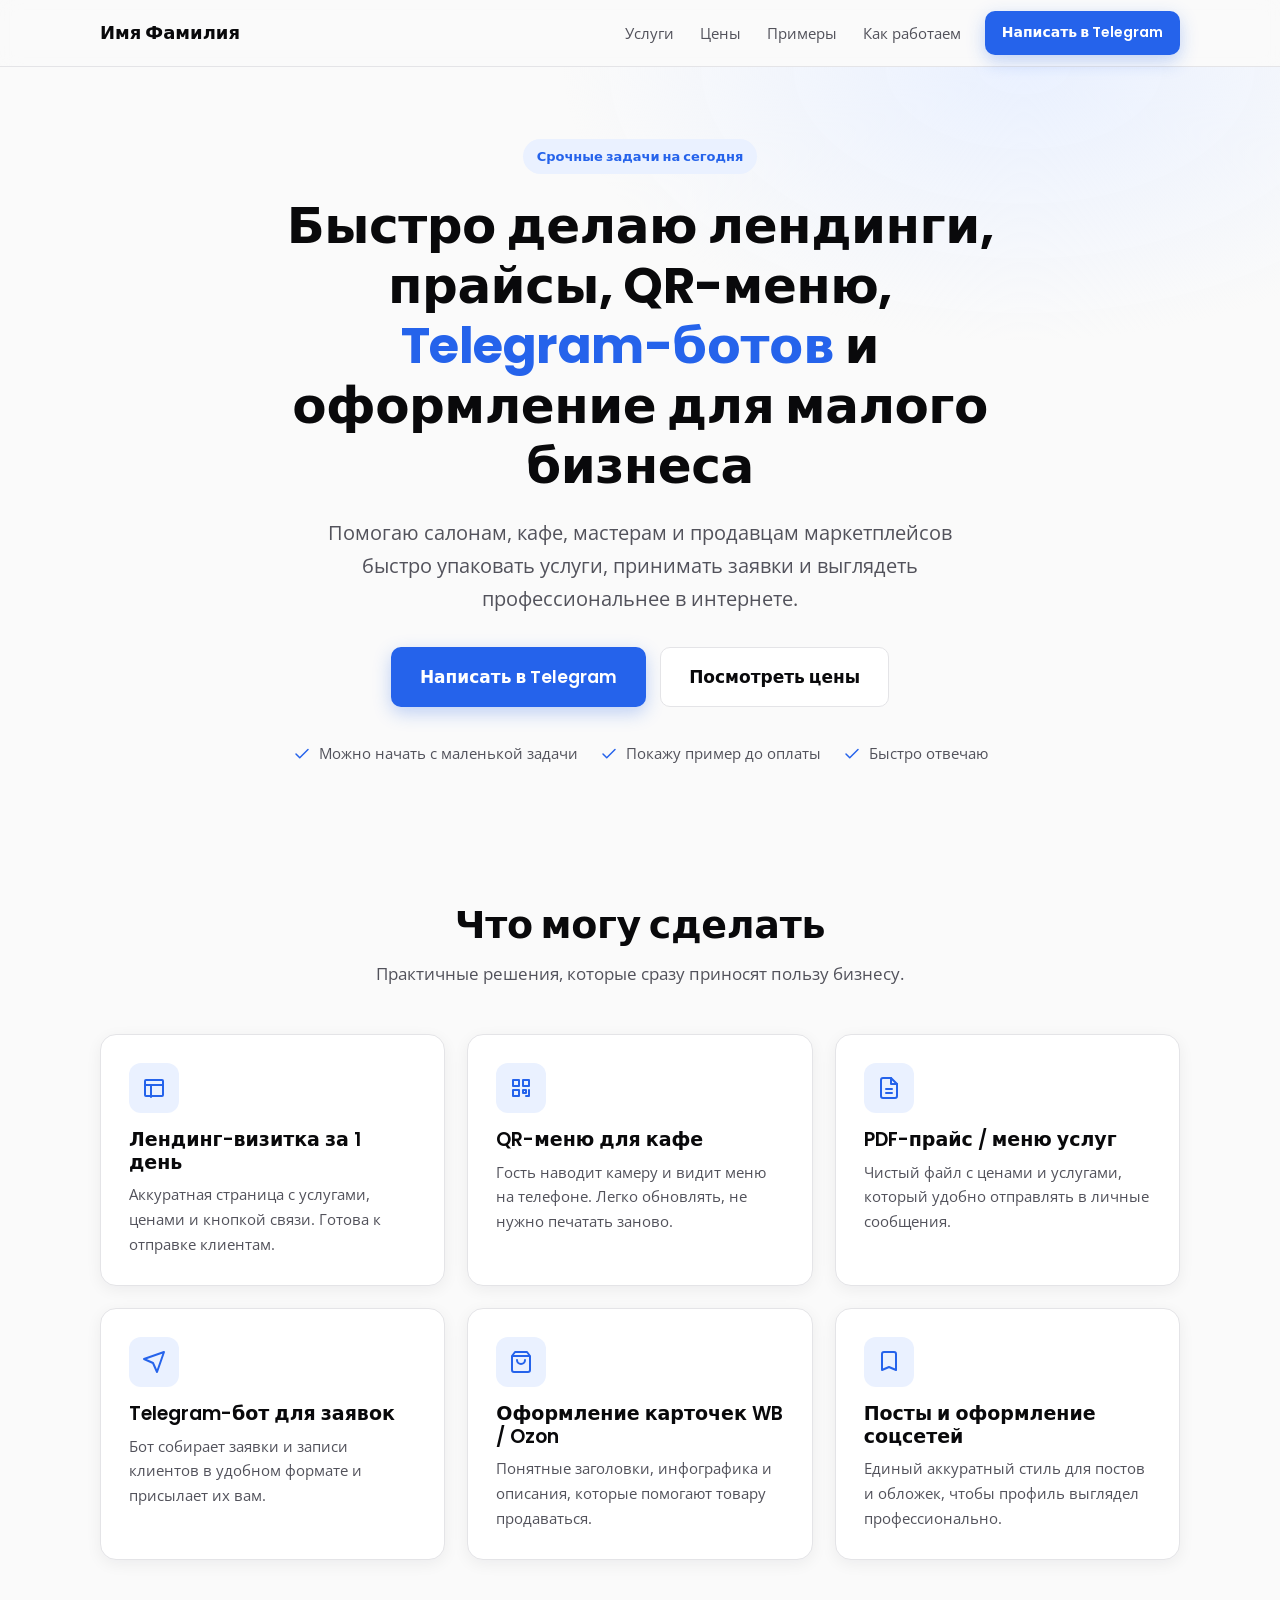
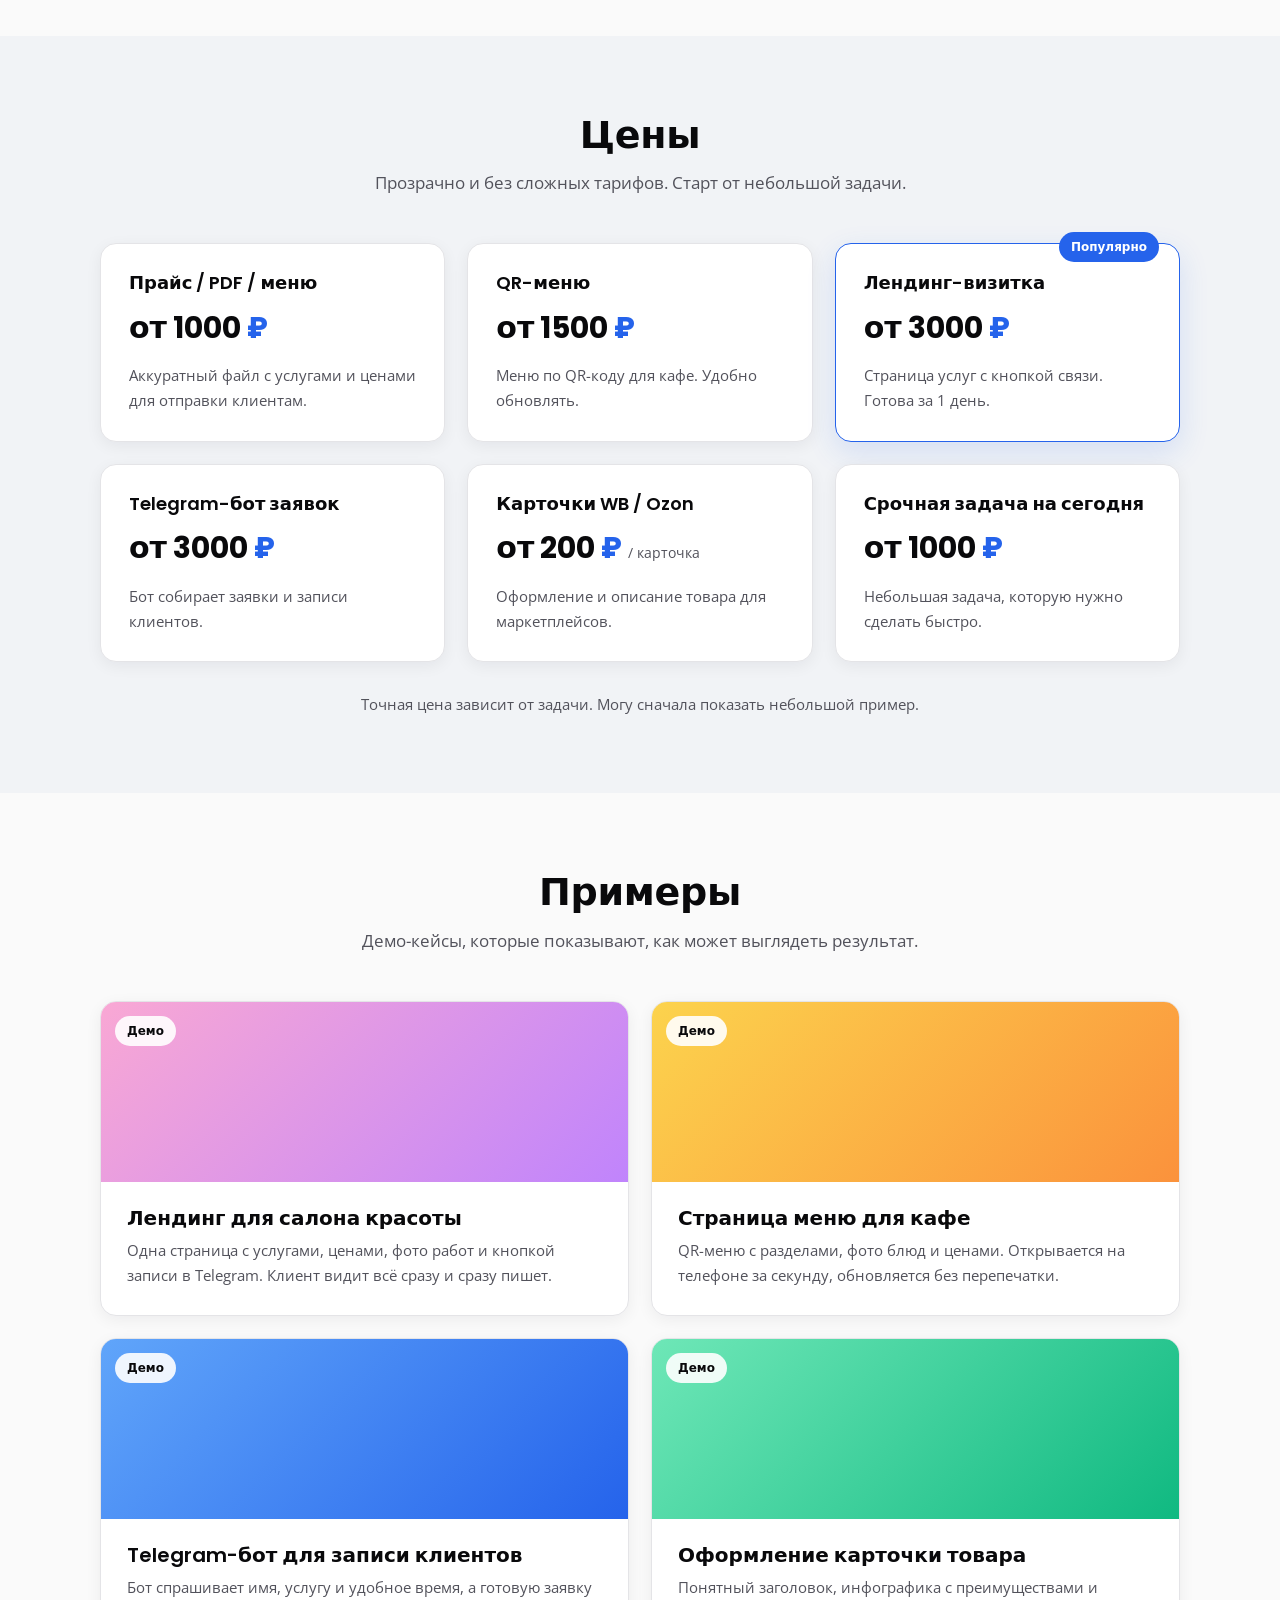
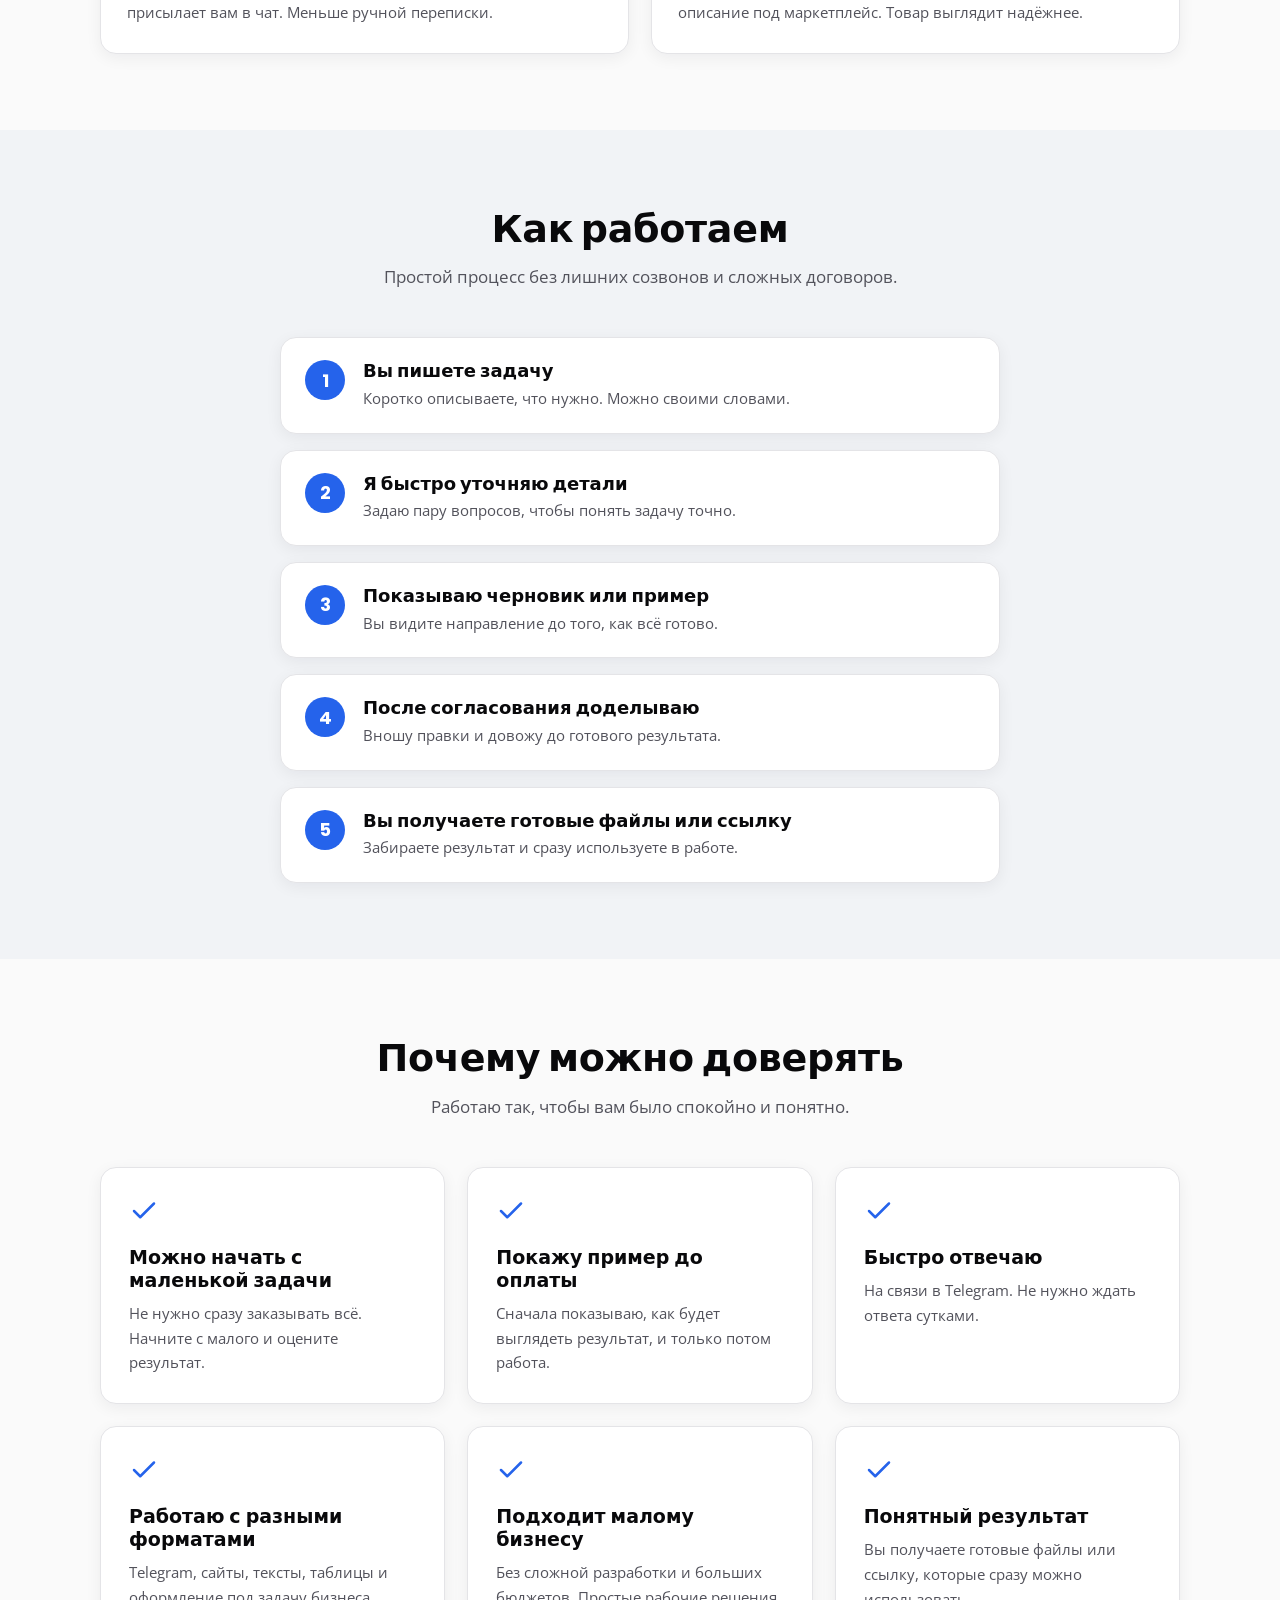
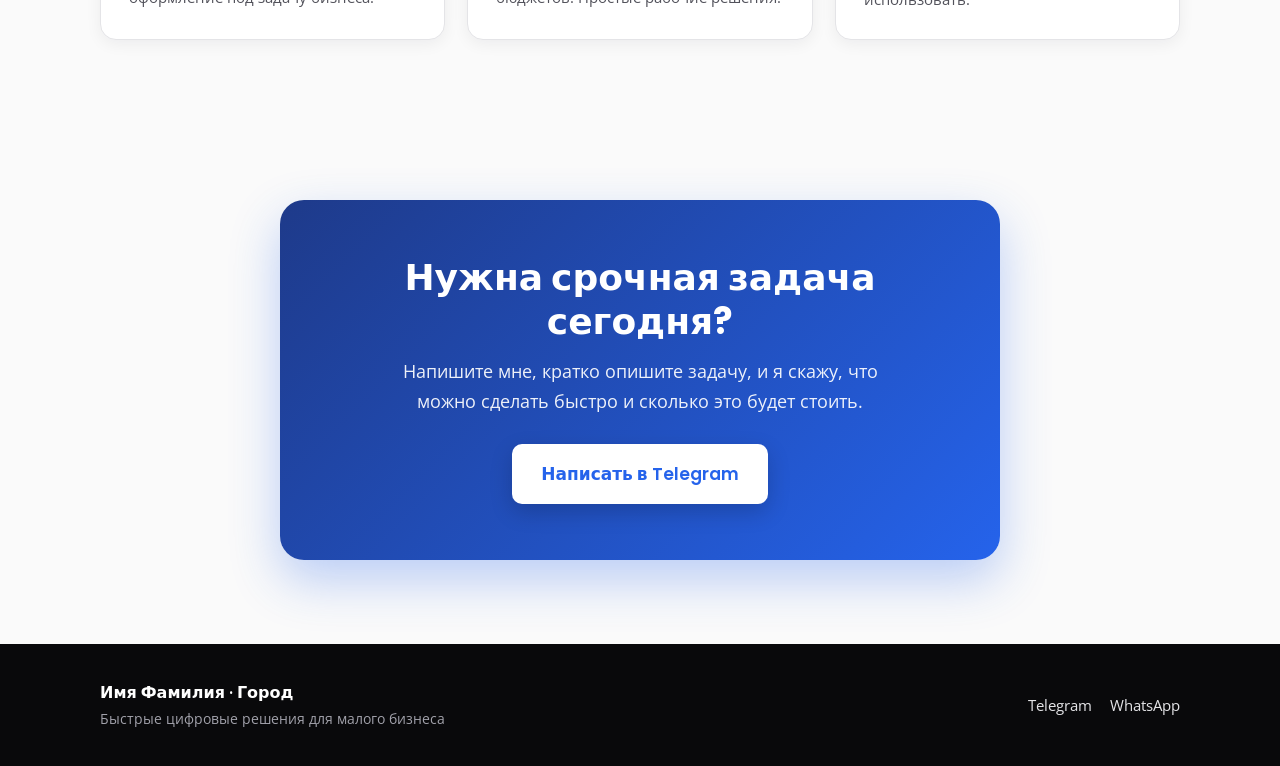
==== index.html @ 0868b159 "Add files via upload" ====
<!DOCTYPE html>
<html lang="ru">
<head>
  <meta charset="UTF-8" />
  <meta name="viewport" content="width=device-width, initial-scale=1" />

  <!-- ============================================================= -->
  <!-- SEO / превью при отправке ссылки в мессенджеры                -->
  <!-- Замените текст под себя при необходимости                     -->
  <!-- ============================================================= -->
  <title>Быстрые цифровые решения для малого бизнеса</title>
  <meta name="description" content="Быстро делаю лендинги, прайсы, QR-меню, Telegram-ботов и оформление для салонов, кафе, мастеров и продавцов маркетплейсов." />

  <!-- Шрифты Google Fonts (Poppins + Open Sans) -->
  <link rel="preconnect" href="https://fonts.googleapis.com" />
  <link rel="preconnect" href="https://fonts.gstatic.com" crossorigin />
  <link href="https://fonts.googleapis.com/css2?family=Open+Sans:wght@400;500;600;700&family=Poppins:wght@500;600;700&display=swap" rel="stylesheet" />

  <link rel="stylesheet" href="styles.css" />
</head>
<body>

  <!-- =============================================================== -->
  <!-- ШАПКА / НАВИГАЦИЯ                                                -->
  <!-- =============================================================== -->
  <header class="site-header">
    <div class="container header-inner">
      <!-- data-name: замените на своё имя или название -->
      <a href="#hero" class="logo" data-name>Имя Фамилия</a>

      <nav class="nav" aria-label="Основная навигация">
        <a href="#services">Услуги</a>
        <a href="#pricing">Цены</a>
        <a href="#cases">Примеры</a>
        <a href="#process">Как работаем</a>
      </nav>

      <!-- data-telegram: замените ссылку на свой Telegram -->
      <a href="https://t.me/your_username" data-telegram class="btn btn-accent btn-sm header-cta">
        Написать в Telegram
      </a>
    </div>
  </header>

  <main>

    <!-- =============================================================== -->
    <!-- 1. ПЕРВЫЙ ЭКРАН (HERO)                                           -->
    <!-- =============================================================== -->
    <section id="hero" class="hero">
      <div class="container hero-inner">
        <span class="badge reveal">Срочные задачи на сегодня</span>

        <h1 class="hero-title reveal">
          Быстро делаю лендинги, прайсы, QR-меню,
          <span class="accent-text">Telegram-ботов</span>
          и оформление для малого бизнеса
        </h1>

        <p class="hero-subtitle reveal">
          Помогаю салонам, кафе, мастерам и продавцам маркетплейсов быстро
          упаковать услуги, принимать заявки и выглядеть профессиональнее
          в интернете.
        </p>

        <div class="hero-actions reveal">
          <!-- data-telegram: замените ссылку на свой Telegram -->
          <a href="https://t.me/your_username" data-telegram class="btn btn-accent btn-lg">
            Написать в Telegram
          </a>
          <!-- Плавная прокрутка к ценам через JS -->
          <a href="#pricing" class="btn btn-ghost btn-lg js-scroll">
            Посмотреть цены
          </a>
        </div>

        <ul class="hero-points reveal">
          <li>
            <svg class="ico" viewBox="0 0 24 24" aria-hidden="true"><path d="M20 6 9 17l-5-5"/></svg>
            Можно начать с маленькой задачи
          </li>
          <li>
            <svg class="ico" viewBox="0 0 24 24" aria-hidden="true"><path d="M20 6 9 17l-5-5"/></svg>
            Покажу пример до оплаты
          </li>
          <li>
            <svg class="ico" viewBox="0 0 24 24" aria-hidden="true"><path d="M20 6 9 17l-5-5"/></svg>
            Быстро отвечаю
          </li>
        </ul>
      </div>
    </section>

    <!-- =============================================================== -->
    <!-- 2. ЧТО МОГУ СДЕЛАТЬ                                              -->
    <!-- =============================================================== -->
    <section id="services" class="section">
      <div class="container">
        <div class="section-head">
          <h2 class="section-title">Что могу сделать</h2>
          <p class="section-lead">Практичные решения, которые сразу приносят пользу бизнесу.</p>
        </div>

        <div class="grid grid-3">
          <!-- Карточка услуги -->
          <article class="card service-card reveal">
            <span class="card-ico">
              <svg viewBox="0 0 24 24" aria-hidden="true"><path d="M3 9h18M9 21V9M4 4h16a1 1 0 0 1 1 1v14a1 1 0 0 1-1 1H4a1 1 0 0 1-1-1V5a1 1 0 0 1 1-1z"/></svg>
            </span>
            <h3>Лендинг-визитка за 1 день</h3>
            <p>Аккуратная страница с услугами, ценами и кнопкой связи. Готова к отправке клиентам.</p>
          </article>

          <article class="card service-card reveal">
            <span class="card-ico">
              <svg viewBox="0 0 24 24" aria-hidden="true"><path d="M4 4h6v6H4zM14 4h6v6h-6zM4 14h6v6H4zM14 14h3v3h-3zM20 14v6M17 20h3"/></svg>
            </span>
            <h3>QR-меню для кафе</h3>
            <p>Гость наводит камеру и видит меню на телефоне. Легко обновлять, не нужно печатать заново.</p>
          </article>

          <article class="card service-card reveal">
            <span class="card-ico">
              <svg viewBox="0 0 24 24" aria-hidden="true"><path d="M14 2H6a2 2 0 0 0-2 2v16a2 2 0 0 0 2 2h12a2 2 0 0 0 2-2V8z"/><path d="M14 2v6h6M9 13h6M9 17h6"/></svg>
            </span>
            <h3>PDF-прайс / меню услуг</h3>
            <p>Чистый файл с ценами и услугами, который удобно отправлять в личные сообщения.</p>
          </article>

          <article class="card service-card reveal">
            <span class="card-ico">
              <svg viewBox="0 0 24 24" aria-hidden="true"><path d="m22 2-7 20-4-9-9-4 20-7z"/></svg>
            </span>
            <h3>Telegram-бот для заявок</h3>
            <p>Бот собирает заявки и записи клиентов в удобном формате и присылает их вам.</p>
          </article>

          <article class="card service-card reveal">
            <span class="card-ico">
              <svg viewBox="0 0 24 24" aria-hidden="true"><path d="M6 2 3 6v14a2 2 0 0 0 2 2h14a2 2 0 0 0 2-2V6l-3-4zM3 6h18M16 10a4 4 0 0 1-8 0"/></svg>
            </span>
            <h3>Оформление карточек WB / Ozon</h3>
            <p>Понятные заголовки, инфографика и описания, которые помогают товару продаваться.</p>
          </article>

          <article class="card service-card reveal">
            <span class="card-ico">
              <svg viewBox="0 0 24 24" aria-hidden="true"><path d="M17 2H7a2 2 0 0 0-2 2v16l7-3 7 3V4a2 2 0 0 0-2-2z"/></svg>
            </span>
            <h3>Посты и оформление соцсетей</h3>
            <p>Единый аккуратный стиль для постов и обложек, чтобы профиль выглядел профессионально.</p>
          </article>
        </div>
      </div>
    </section>

    <!-- =============================================================== -->
    <!-- 3. ЦЕНЫ                                                          -->
    <!-- =============================================================== -->
    <section id="pricing" class="section section-alt">
      <div class="container">
        <div class="section-head">
          <h2 class="section-title">Цены</h2>
          <p class="section-lead">Прозрачно и без сложных тарифов. Старт от небольшой задачи.</p>
        </div>

        <div class="grid grid-3">
          <article class="card price-card reveal">
            <h3>Прайс / PDF / меню</h3>
            <p class="price">от 1000 <span>&#8381;</span></p>
            <p class="price-desc">Аккуратный файл с услугами и ценами для отправки клиентам.</p>
          </article>

          <article class="card price-card reveal">
            <h3>QR-меню</h3>
            <p class="price">от 1500 <span>&#8381;</span></p>
            <p class="price-desc">Меню по QR-коду для кафе. Удобно обновлять.</p>
          </article>

          <article class="card price-card price-card-featured reveal">
            <span class="price-tag">Популярно</span>
            <h3>Лендинг-визитка</h3>
            <p class="price">от 3000 <span>&#8381;</span></p>
            <p class="price-desc">Страница услуг с кнопкой связи. Готова за 1 день.</p>
          </article>

          <article class="card price-card reveal">
            <h3>Telegram-бот заявок</h3>
            <p class="price">от 3000 <span>&#8381;</span></p>
            <p class="price-desc">Бот собирает заявки и записи клиентов.</p>
          </article>

          <article class="card price-card reveal">
            <h3>Карточки WB / Ozon</h3>
            <p class="price">от 200 <span>&#8381;</span> <small>/ карточка</small></p>
            <p class="price-desc">Оформление и описание товара для маркетплейсов.</p>
          </article>

          <article class="card price-card reveal">
            <h3>Срочная задача на сегодня</h3>
            <p class="price">от 1000 <span>&#8381;</span></p>
            <p class="price-desc">Небольшая задача, которую нужно сделать быстро.</p>
          </article>
        </div>

        <p class="pricing-note reveal">
          Точная цена зависит от задачи. Могу сначала показать небольшой пример.
        </p>
      </div>
    </section>

    <!-- =============================================================== -->
    <!-- 4. ПРИМЕРЫ (ДЕМО-КЕЙСЫ)                                          -->
    <!-- =============================================================== -->
    <section id="cases" class="section">
      <div class="container">
        <div class="section-head">
          <h2 class="section-title">Примеры</h2>
          <p class="section-lead">Демо-кейсы, которые показывают, как может выглядеть результат.</p>
        </div>

        <div class="grid grid-2">
          <article class="card case-card reveal">
            <div class="case-thumb thumb-salon" aria-hidden="true">
              <span class="case-chip">Демо</span>
            </div>
            <div class="case-body">
              <h3>Лендинг для салона красоты</h3>
              <p>Одна страница с услугами, ценами, фото работ и кнопкой записи в Telegram. Клиент видит всё сразу и сразу пишет.</p>
            </div>
          </article>

          <article class="card case-card reveal">
            <div class="case-thumb thumb-cafe" aria-hidden="true">
              <span class="case-chip">Демо</span>
            </div>
            <div class="case-body">
              <h3>Страница меню для кафе</h3>
              <p>QR-меню с разделами, фото блюд и ценами. Открывается на телефоне за секунду, обновляется без перепечатки.</p>
            </div>
          </article>

          <article class="card case-card reveal">
            <div class="case-thumb thumb-bot" aria-hidden="true">
              <span class="case-chip">Демо</span>
            </div>
            <div class="case-body">
              <h3>Telegram-бот для записи клиентов</h3>
              <p>Бот спрашивает имя, услугу и удобное время, а готовую заявку присылает вам в чат. Меньше ручной переписки.</p>
            </div>
          </article>

          <article class="card case-card reveal">
            <div class="case-thumb thumb-card" aria-hidden="true">
              <span class="case-chip">Демо</span>
            </div>
            <div class="case-body">
              <h3>Оформление карточки товара</h3>
              <p>Понятный заголовок, инфографика с преимуществами и описание под маркетплейс. Товар выглядит надёжнее.</p>
            </div>
          </article>
        </div>
      </div>
    </section>

    <!-- =============================================================== -->
    <!-- 5. КАК РАБОТАЕМ                                                  -->
    <!-- =============================================================== -->
    <section id="process" class="section section-alt">
      <div class="container">
        <div class="section-head">
          <h2 class="section-title">Как работаем</h2>
          <p class="section-lead">Простой процесс без лишних созвонов и сложных договоров.</p>
        </div>

        <ol class="steps">
          <li class="step reveal">
            <span class="step-num">1</span>
            <div>
              <h3>Вы пишете задачу</h3>
              <p>Коротко описываете, что нужно. Можно своими словами.</p>
            </div>
          </li>
          <li class="step reveal">
            <span class="step-num">2</span>
            <div>
              <h3>Я быстро уточняю детали</h3>
              <p>Задаю пару вопросов, чтобы понять задачу точно.</p>
            </div>
          </li>
          <li class="step reveal">
            <span class="step-num">3</span>
            <div>
              <h3>Показываю черновик или пример</h3>
              <p>Вы видите направление до того, как всё готово.</p>
            </div>
          </li>
          <li class="step reveal">
            <span class="step-num">4</span>
            <div>
              <h3>После согласования доделываю</h3>
              <p>Вношу правки и довожу до готового результата.</p>
            </div>
          </li>
          <li class="step reveal">
            <span class="step-num">5</span>
            <div>
              <h3>Вы получаете готовые файлы или ссылку</h3>
              <p>Забираете результат и сразу используете в работе.</p>
            </div>
          </li>
        </ol>
      </div>
    </section>

    <!-- =============================================================== -->
    <!-- 6. ПОЧЕМУ МОЖНО ДОВЕРЯТЬ                                         -->
    <!-- =============================================================== -->
    <section id="trust" class="section">
      <div class="container">
        <div class="section-head">
          <h2 class="section-title">Почему можно доверять</h2>
          <p class="section-lead">Работаю так, чтобы вам было спокойно и понятно.</p>
        </div>

        <div class="grid grid-3">
          <article class="card trust-card reveal">
            <svg class="ico-lg" viewBox="0 0 24 24" aria-hidden="true"><path d="M20 6 9 17l-5-5"/></svg>
            <h3>Можно начать с маленькой задачи</h3>
            <p>Не нужно сразу заказывать всё. Начните с малого и оцените результат.</p>
          </article>

          <article class="card trust-card reveal">
            <svg class="ico-lg" viewBox="0 0 24 24" aria-hidden="true"><path d="M20 6 9 17l-5-5"/></svg>
            <h3>Покажу пример до оплаты</h3>
            <p>Сначала показываю, как будет выглядеть результат, и только потом работа.</p>
          </article>

          <article class="card trust-card reveal">
            <svg class="ico-lg" viewBox="0 0 24 24" aria-hidden="true"><path d="M20 6 9 17l-5-5"/></svg>
            <h3>Быстро отвечаю</h3>
            <p>На связи в Telegram. Не нужно ждать ответа сутками.</p>
          </article>

          <article class="card trust-card reveal">
            <svg class="ico-lg" viewBox="0 0 24 24" aria-hidden="true"><path d="M20 6 9 17l-5-5"/></svg>
            <h3>Работаю с разными форматами</h3>
            <p>Telegram, сайты, тексты, таблицы и оформление под задачу бизнеса.</p>
          </article>

          <article class="card trust-card reveal">
            <svg class="ico-lg" viewBox="0 0 24 24" aria-hidden="true"><path d="M20 6 9 17l-5-5"/></svg>
            <h3>Подходит малому бизнесу</h3>
            <p>Без сложной разработки и больших бюджетов. Простые рабочие решения.</p>
          </article>

          <article class="card trust-card reveal">
            <svg class="ico-lg" viewBox="0 0 24 24" aria-hidden="true"><path d="M20 6 9 17l-5-5"/></svg>
            <h3>Понятный результат</h3>
            <p>Вы получаете готовые файлы или ссылку, которые сразу можно использовать.</p>
          </article>
        </div>
      </div>
    </section>

    <!-- =============================================================== -->
    <!-- 7. ФИНАЛЬНЫЙ CTA                                                 -->
    <!-- =============================================================== -->
    <section id="cta" class="section cta-section">
      <div class="container cta-inner reveal">
        <h2 class="cta-title">Нужна срочная задача сегодня?</h2>
        <p class="cta-text">
          Напишите мне, кратко опишите задачу, и я скажу, что можно сделать
          быстро и сколько это будет стоить.
        </p>
        <!-- data-telegram: замените ссылку на свой Telegram -->
        <a href="https://t.me/your_username" data-telegram class="btn btn-accent btn-lg">
          Написать в Telegram
        </a>
      </div>
    </section>

  </main>

  <!-- =============================================================== -->
  <!-- ПОДВАЛ                                                           -->
  <!-- =============================================================== -->
  <footer class="site-footer">
    <div class="container footer-inner">
      <div>
        <!-- data-name: имя / data-city: город -->
        <p class="footer-name"><span data-name>Имя Фамилия</span> &middot; <span data-city>Город</span></p>
        <p class="footer-sub">Быстрые цифровые решения для малого бизнеса</p>
      </div>

      <div class="footer-links">
        <!-- data-telegram: замените ссылку на свой Telegram -->
        <a href="https://t.me/your_username" data-telegram>Telegram</a>
        <!-- data-whatsapp: замените номер на свой WhatsApp -->
        <a href="https://wa.me/79990000000" data-whatsapp>WhatsApp</a>
      </div>
    </div>
  </footer>

  <script src="script.js"></script>
</body>
</html>
---- styles.css ----
/* =================================================================
   Быстрые цифровые решения для малого бизнеса
   Стили сайта-портфолио
   -----------------------------------------------------------------
   Палитра:
     - Светлый фон, тёмный текст, один яркий акцент (синий)
   Чтобы сменить акцентный цвет, поменяйте --accent ниже.
   ================================================================= */

/* ---- Дизайн-токены (переменные) -------------------------------- */
:root {
  --bg:            #fafafa;   /* основной фон */
  --bg-alt:        #f1f3f6;   /* фон чередующихся секций */
  --surface:       #ffffff;   /* карточки */
  --text:          #09090b;   /* основной текст */
  --text-soft:     #52525b;   /* приглушённый текст */
  --border:        #e4e4e7;   /* границы */

  --accent:        #2563eb;   /* яркий акцент (кнопки, ссылки) */
  --accent-hover:  #1d4ed8;   /* акцент при наведении */
  --accent-soft:   #eaf1ff;   /* светлая подложка акцента */

  --radius:        16px;      /* скругление карточек */
  --radius-sm:     10px;      /* скругление кнопок */
  --shadow:        0 4px 16px rgba(15, 23, 42, .06);
  --shadow-lg:     0 14px 40px rgba(15, 23, 42, .12);

  --maxw:          1120px;    /* максимальная ширина контента */
  --ease:          200ms cubic-bezier(.4, 0, .2, 1);

  --font-head:     'Poppins', system-ui, sans-serif;
  --font-body:     'Open Sans', system-ui, sans-serif;
}

/* ---- Базовый сброс --------------------------------------------- */
*,
*::before,
*::after { box-sizing: border-box; }

html { scroll-behavior: smooth; }

body {
  margin: 0;
  font-family: var(--font-body);
  font-size: 16px;
  line-height: 1.65;
  color: var(--text);
  background: var(--bg);
  -webkit-font-smoothing: antialiased;
}

h1, h2, h3 {
  font-family: var(--font-head);
  line-height: 1.2;
  margin: 0;
}

p { margin: 0; }

a { color: inherit; text-decoration: none; }

img { max-width: 100%; display: block; }

/* Контейнер по центру с боковыми отступами */
.container {
  width: 100%;
  max-width: var(--maxw);
  margin: 0 auto;
  padding: 0 20px;
}

/* Акцентный цвет в тексте */
.accent-text { color: var(--accent); }

/* SVG-иконки (общие) */
.ico,
.ico-lg,
.card-ico svg {
  fill: none;
  stroke: currentColor;
  stroke-width: 2;
  stroke-linecap: round;
  stroke-linejoin: round;
}

/* =================================================================
   КНОПКИ
   ================================================================= */
.btn {
  display: inline-flex;
  align-items: center;
  justify-content: center;
  gap: 8px;
  font-family: var(--font-head);
  font-weight: 600;
  border-radius: var(--radius-sm);
  cursor: pointer;
  border: 1px solid transparent;
  transition: background var(--ease), color var(--ease),
              border-color var(--ease), transform var(--ease),
              box-shadow var(--ease);
  white-space: nowrap;
}

.btn:active { transform: translateY(1px); }

/* Размеры */
.btn-sm { padding: 9px 16px;  font-size: 14px; }
.btn-lg { padding: 15px 28px; font-size: 17px; }

/* Акцентная кнопка */
.btn-accent {
  background: var(--accent);
  color: #fff;
  box-shadow: 0 6px 18px rgba(37, 99, 235, .28);
}
.btn-accent:hover {
  background: var(--accent-hover);
  transform: translateY(-2px);
  box-shadow: 0 10px 24px rgba(37, 99, 235, .35);
}

/* Прозрачная кнопка с обводкой */
.btn-ghost {
  background: var(--surface);
  color: var(--text);
  border-color: var(--border);
}
.btn-ghost:hover {
  border-color: var(--accent);
  color: var(--accent);
  transform: translateY(-2px);
}

/* Доступный фокус для клавиатуры */
.btn:focus-visible,
a:focus-visible {
  outline: 3px solid rgba(37, 99, 235, .45);
  outline-offset: 2px;
}

/* =================================================================
   ШАПКА
   ================================================================= */
.site-header {
  position: sticky;
  top: 0;
  z-index: 100;
  background: rgba(250, 250, 250, .85);
  backdrop-filter: saturate(180%) blur(10px);
  border-bottom: 1px solid var(--border);
}

.header-inner {
  display: flex;
  align-items: center;
  justify-content: space-between;
  height: 66px;
  gap: 16px;
}

.logo {
  font-family: var(--font-head);
  font-weight: 700;
  font-size: 18px;
}

.nav {
  display: flex;
  gap: 26px;
  margin-left: auto;
}
.nav a {
  font-size: 15px;
  color: var(--text-soft);
  transition: color var(--ease);
}
.nav a:hover { color: var(--accent); }

.header-cta { margin-left: 8px; }

/* =================================================================
   HERO
   ================================================================= */
.hero {
  padding: 72px 0 60px;
  background:
    radial-gradient(60% 60% at 80% 0%, var(--accent-soft) 0%, transparent 60%),
    var(--bg);
}

.hero-inner {
  max-width: 820px;
  text-align: center;
}

.badge {
  display: inline-block;
  background: var(--accent-soft);
  color: var(--accent);
  font-family: var(--font-head);
  font-weight: 600;
  font-size: 13px;
  padding: 7px 14px;
  border-radius: 999px;
  margin-bottom: 22px;
}

.hero-title {
  font-size: clamp(30px, 6vw, 50px);
  font-weight: 700;
  letter-spacing: -.5px;
  margin-bottom: 20px;
}

.hero-subtitle {
  font-size: clamp(16px, 2.4vw, 20px);
  color: var(--text-soft);
  max-width: 640px;
  margin: 0 auto 32px;
}

.hero-actions {
  display: flex;
  gap: 14px;
  justify-content: center;
  flex-wrap: wrap;
  margin-bottom: 34px;
}

.hero-points {
  list-style: none;
  margin: 0;
  padding: 0;
  display: flex;
  gap: 22px;
  justify-content: center;
  flex-wrap: wrap;
  color: var(--text-soft);
  font-size: 15px;
}
.hero-points li {
  display: inline-flex;
  align-items: center;
  gap: 8px;
}
.hero-points .ico {
  width: 18px;
  height: 18px;
  color: var(--accent);
  flex: none;
}

/* =================================================================
   СЕКЦИИ (общее)
   ================================================================= */
.section { padding: 76px 0; }
.section-alt { background: var(--bg-alt); }

.section-head {
  text-align: center;
  max-width: 640px;
  margin: 0 auto 46px;
}
.section-title {
  font-size: clamp(26px, 4vw, 38px);
  font-weight: 700;
  letter-spacing: -.3px;
  margin-bottom: 12px;
}
.section-lead {
  color: var(--text-soft);
  font-size: 17px;
}

/* Сетки */
.grid { display: grid; gap: 22px; }
.grid-3 { grid-template-columns: repeat(3, 1fr); }
.grid-2 { grid-template-columns: repeat(2, 1fr); }

/* =================================================================
   КАРТОЧКИ (базовый стиль)
   ================================================================= */
.card {
  background: var(--surface);
  border: 1px solid var(--border);
  border-radius: var(--radius);
  padding: 28px;
  box-shadow: var(--shadow);
  transition: transform var(--ease), box-shadow var(--ease),
              border-color var(--ease);
}

/* Карточки услуг и доверия — приятный hover */
.service-card:hover,
.trust-card:hover,
.price-card:hover {
  transform: translateY(-4px);
  box-shadow: var(--shadow-lg);
  border-color: #d8dbe0;
}

/* Иконка в карточке услуги */
.card-ico {
  display: inline-flex;
  align-items: center;
  justify-content: center;
  width: 50px;
  height: 50px;
  border-radius: 12px;
  background: var(--accent-soft);
  color: var(--accent);
  margin-bottom: 16px;
}
.card-ico svg { width: 24px; height: 24px; }

.service-card h3,
.trust-card h3 {
  font-size: 19px;
  font-weight: 600;
  margin-bottom: 8px;
}
.service-card p,
.trust-card p {
  color: var(--text-soft);
  font-size: 15px;
}

/* Иконка-галочка в блоке доверия */
.trust-card .ico-lg {
  width: 30px;
  height: 30px;
  color: var(--accent);
  margin-bottom: 14px;
}

/* =================================================================
   ЦЕНЫ
   ================================================================= */
.price-card { position: relative; }
.price-card h3 {
  font-size: 18px;
  font-weight: 600;
  margin-bottom: 10px;
}
.price {
  font-family: var(--font-head);
  font-weight: 700;
  font-size: 30px;
  color: var(--text);
  margin-bottom: 10px;
}
.price span { color: var(--accent); }
.price small {
  font-family: var(--font-body);
  font-weight: 400;
  font-size: 14px;
  color: var(--text-soft);
}
.price-desc {
  color: var(--text-soft);
  font-size: 15px;
}

/* Выделенная карточка цены */
.price-card-featured {
  border-color: var(--accent);
  box-shadow: 0 10px 30px rgba(37, 99, 235, .14);
}
.price-tag {
  position: absolute;
  top: -12px;
  right: 20px;
  background: var(--accent);
  color: #fff;
  font-family: var(--font-head);
  font-weight: 600;
  font-size: 12px;
  padding: 5px 12px;
  border-radius: 999px;
}

.pricing-note {
  text-align: center;
  color: var(--text-soft);
  font-size: 15px;
  margin-top: 30px;
}

/* =================================================================
   ПРИМЕРЫ (КЕЙСЫ)
   ================================================================= */
.case-card {
  padding: 0;
  overflow: hidden;
}
.case-card:hover {
  transform: translateY(-4px);
  box-shadow: var(--shadow-lg);
}

/* «Превью» кейса — градиентная заглушка вместо реального фото */
.case-thumb {
  position: relative;
  height: 180px;
  display: flex;
  align-items: flex-start;
}
.case-chip {
  margin: 14px;
  background: rgba(255, 255, 255, .9);
  color: var(--text);
  font-family: var(--font-head);
  font-weight: 600;
  font-size: 12px;
  padding: 5px 12px;
  border-radius: 999px;
}

/* Разные градиенты для разных кейсов */
.thumb-salon { background: linear-gradient(135deg, #f9a8d4, #c084fc); }
.thumb-cafe  { background: linear-gradient(135deg, #fcd34d, #fb923c); }
.thumb-bot   { background: linear-gradient(135deg, #60a5fa, #2563eb); }
.thumb-card  { background: linear-gradient(135deg, #6ee7b7, #10b981); }

.case-body { padding: 24px 26px 28px; }
.case-body h3 {
  font-size: 20px;
  font-weight: 600;
  margin-bottom: 8px;
}
.case-body p {
  color: var(--text-soft);
  font-size: 15px;
}

/* =================================================================
   КАК РАБОТАЕМ (ШАГИ)
   ================================================================= */
.steps {
  list-style: none;
  margin: 0 auto;
  padding: 0;
  max-width: 720px;
  display: grid;
  gap: 16px;
}
.step {
  display: flex;
  gap: 18px;
  align-items: flex-start;
  background: var(--surface);
  border: 1px solid var(--border);
  border-radius: var(--radius);
  padding: 22px 24px;
  box-shadow: var(--shadow);
  transition: transform var(--ease), box-shadow var(--ease);
}
.step:hover {
  transform: translateX(4px);
  box-shadow: var(--shadow-lg);
}
.step-num {
  flex: none;
  width: 40px;
  height: 40px;
  display: grid;
  place-items: center;
  background: var(--accent);
  color: #fff;
  font-family: var(--font-head);
  font-weight: 700;
  font-size: 18px;
  border-radius: 50%;
}
.step h3 {
  font-size: 18px;
  font-weight: 600;
  margin-bottom: 4px;
}
.step p {
  color: var(--text-soft);
  font-size: 15px;
}

/* =================================================================
   ФИНАЛЬНЫЙ CTA
   ================================================================= */
.cta-section { padding: 84px 0; }
.cta-inner {
  max-width: 720px;
  text-align: center;
  background: linear-gradient(135deg, #1e3a8a, var(--accent));
  color: #fff;
  border-radius: 24px;
  padding: 56px 32px;
  box-shadow: 0 20px 50px rgba(37, 99, 235, .3);
}
.cta-title {
  font-size: clamp(26px, 4vw, 36px);
  font-weight: 700;
  margin-bottom: 14px;
}
.cta-text {
  font-size: 18px;
  opacity: .92;
  max-width: 520px;
  margin: 0 auto 28px;
}
/* На цветном фоне делаем кнопку белой */
.cta-inner .btn-accent {
  background: #fff;
  color: var(--accent);
  box-shadow: 0 8px 22px rgba(0, 0, 0, .18);
}
.cta-inner .btn-accent:hover { background: #f1f5ff; }

/* =================================================================
   ПОДВАЛ
   ================================================================= */
.site-footer {
  background: var(--text);
  color: #e4e4e7;
  padding: 36px 0;
}
.footer-inner {
  display: flex;
  align-items: center;
  justify-content: space-between;
  gap: 20px;
  flex-wrap: wrap;
}
.footer-name {
  font-family: var(--font-head);
  font-weight: 600;
  font-size: 16px;
  color: #fff;
}
.footer-sub {
  color: #a1a1aa;
  font-size: 14px;
}
.footer-links { display: flex; gap: 18px; }
.footer-links a {
  color: #e4e4e7;
  font-size: 15px;
  transition: color var(--ease);
}
.footer-links a:hover { color: #fff; }

/* =================================================================
   АНИМАЦИЯ ПОЯВЛЕНИЯ ПРИ ПРОКРУТКЕ
   ================================================================= */
.reveal {
  opacity: 0;
  transform: translateY(18px);
  transition: opacity 500ms ease, transform 500ms ease;
}
.reveal.is-visible {
  opacity: 1;
  transform: none;
}

/* =================================================================
   АДАПТИВ
   ================================================================= */
@media (max-width: 900px) {
  .grid-3 { grid-template-columns: repeat(2, 1fr); }
  .nav { display: none; }          /* прячем меню на планшете/телефоне */
}

@media (max-width: 640px) {
  .section { padding: 56px 0; }
  .grid-3,
  .grid-2 { grid-template-columns: 1fr; }
  .hero { padding: 52px 0 44px; }
  .hero-actions { flex-direction: column; }
  .hero-actions .btn { width: 100%; }
  .header-cta { display: none; }   /* на маленьком экране CTA в шапке прячем */
  .cta-inner { padding: 44px 22px; }
  .footer-inner { flex-direction: column; align-items: flex-start; }
}

/* Уважение к настройке «уменьшить движение» */
@media (prefers-reduced-motion: reduce) {
  html { scroll-behavior: auto; }
  .reveal { opacity: 1; transform: none; transition: none; }
  * { animation: none !important; }
}
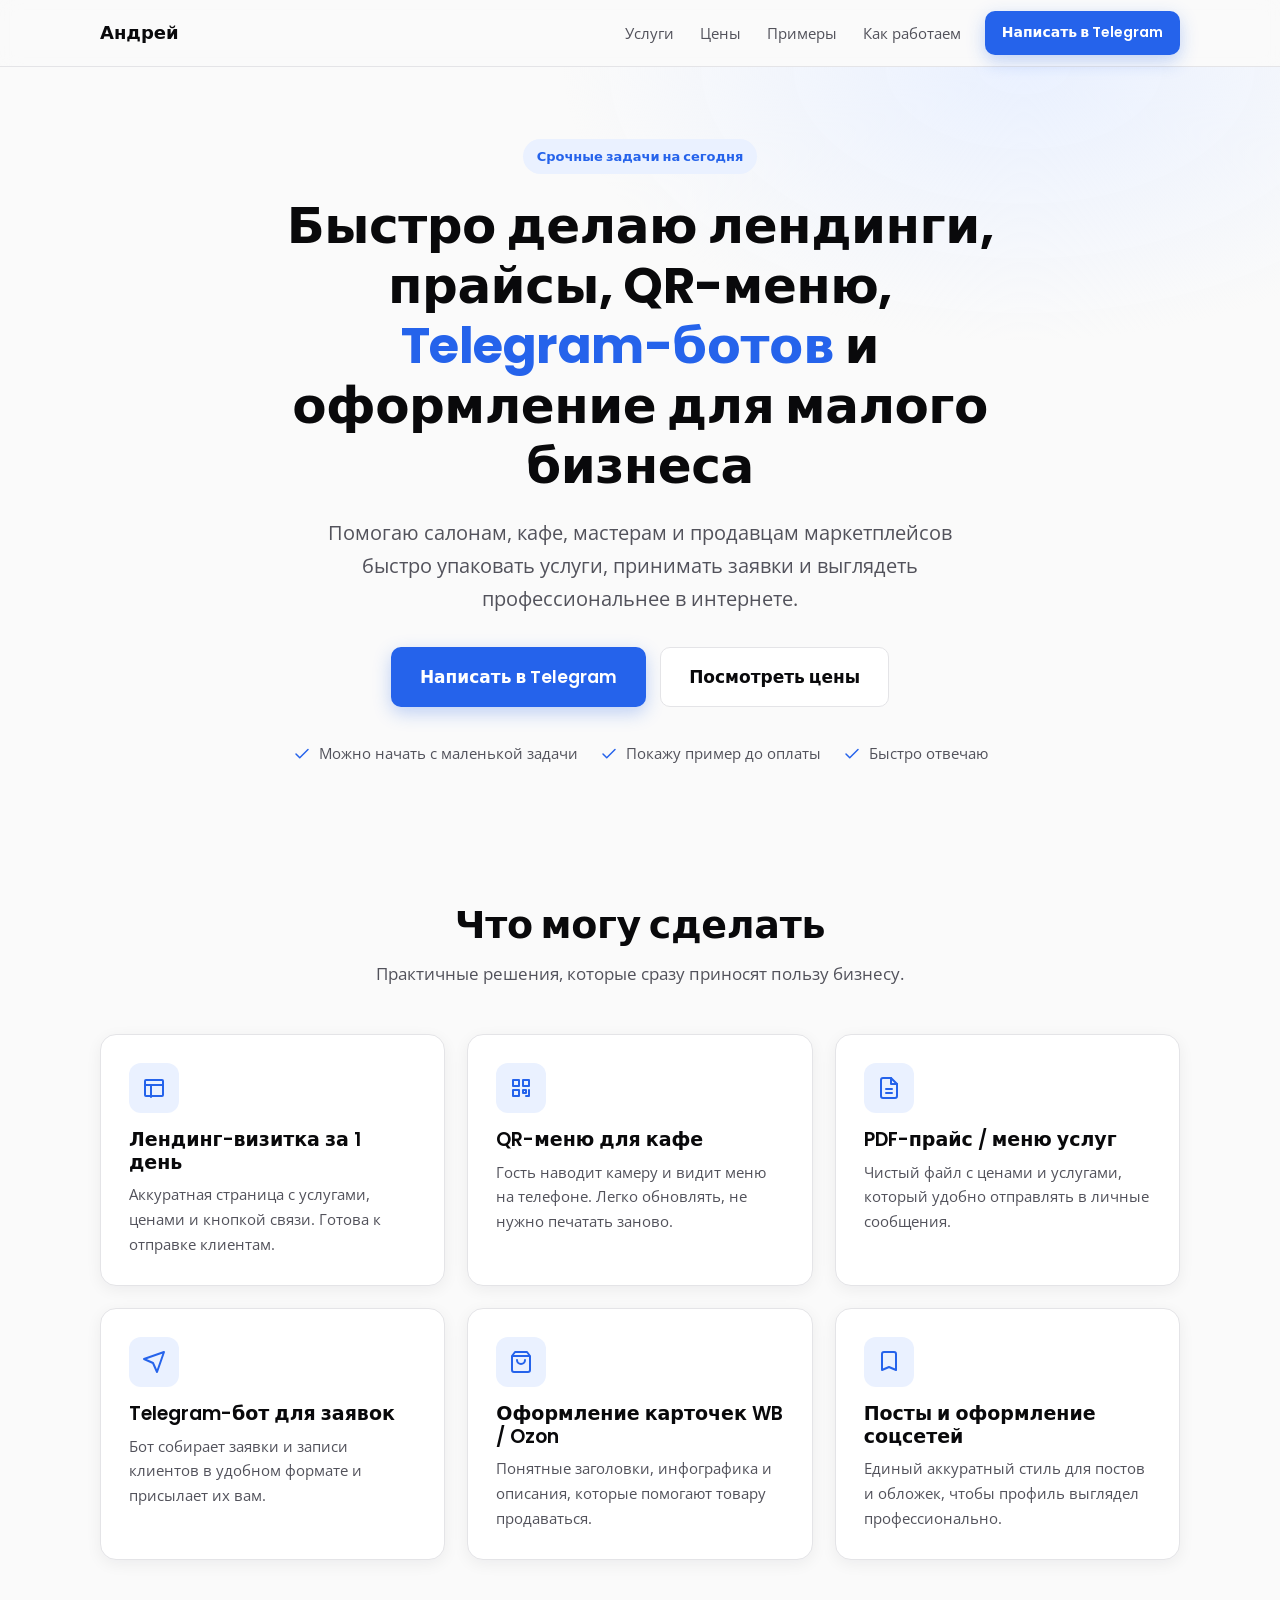
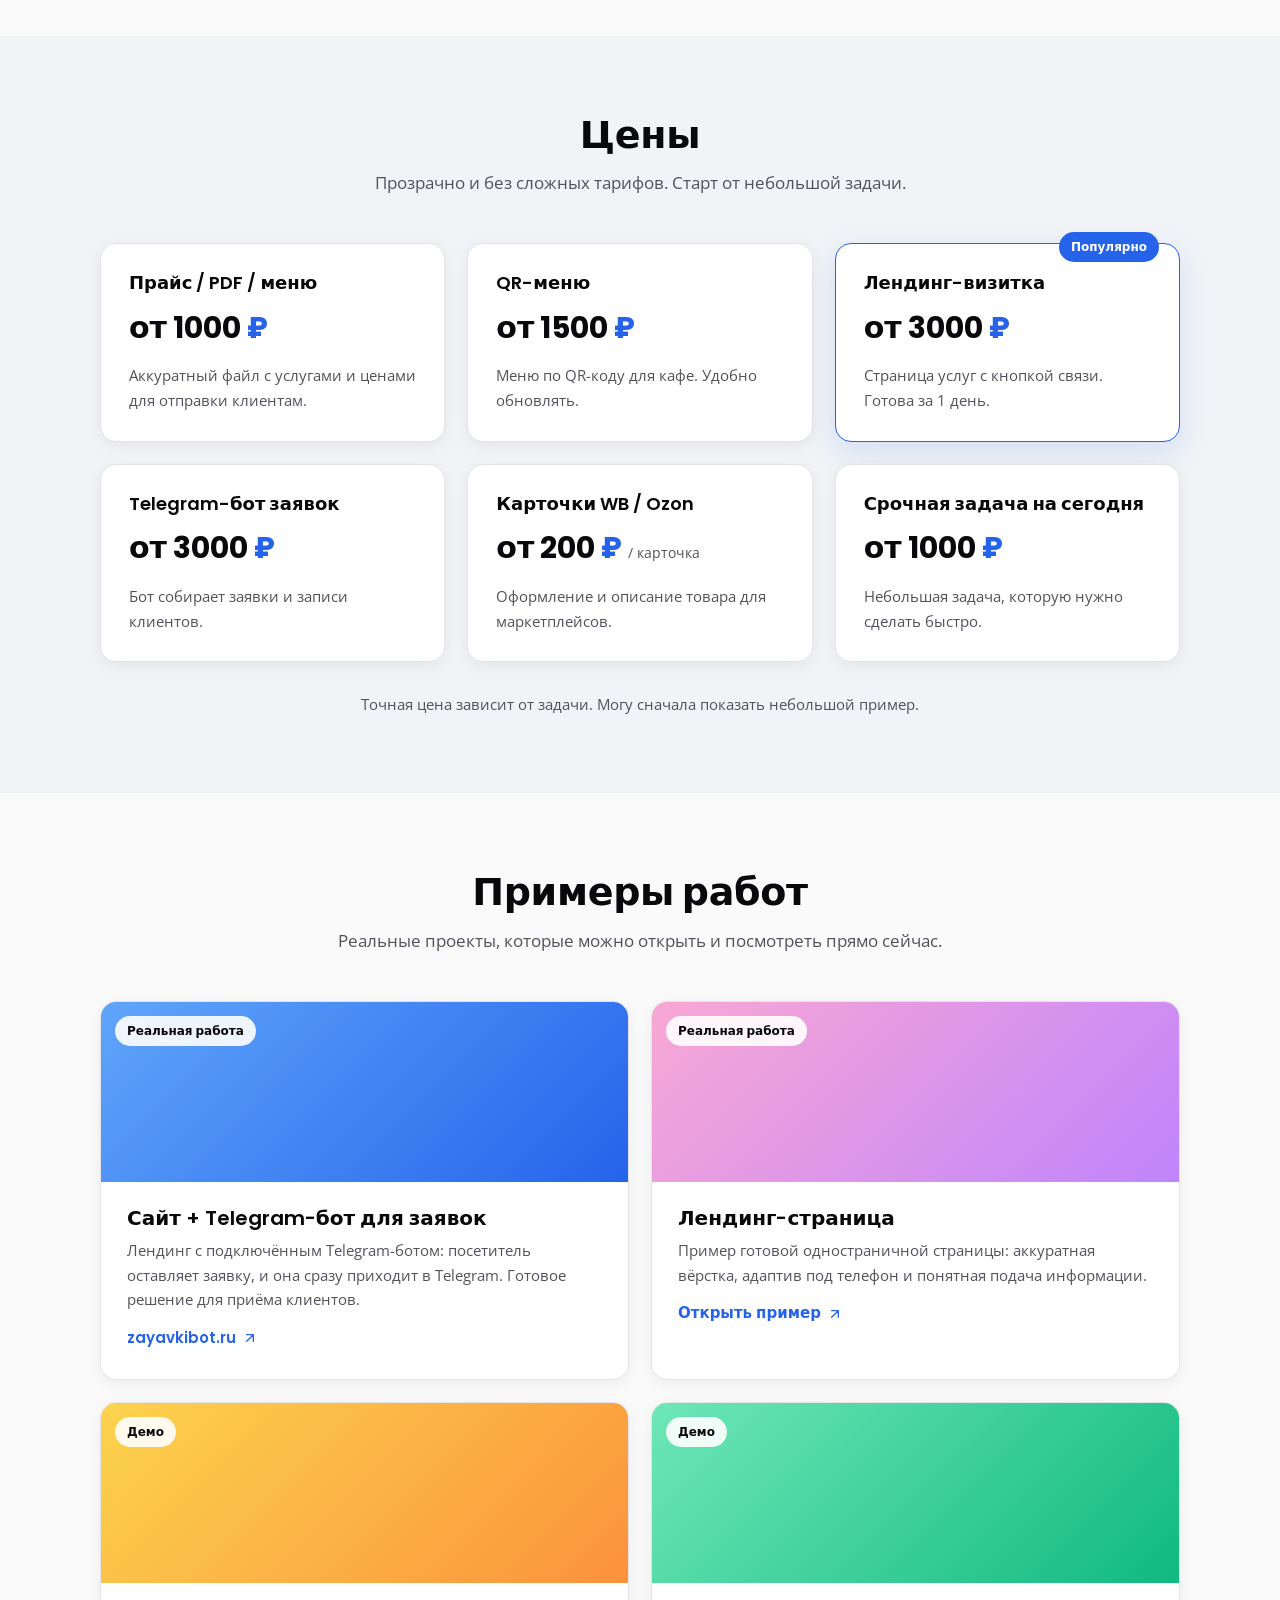
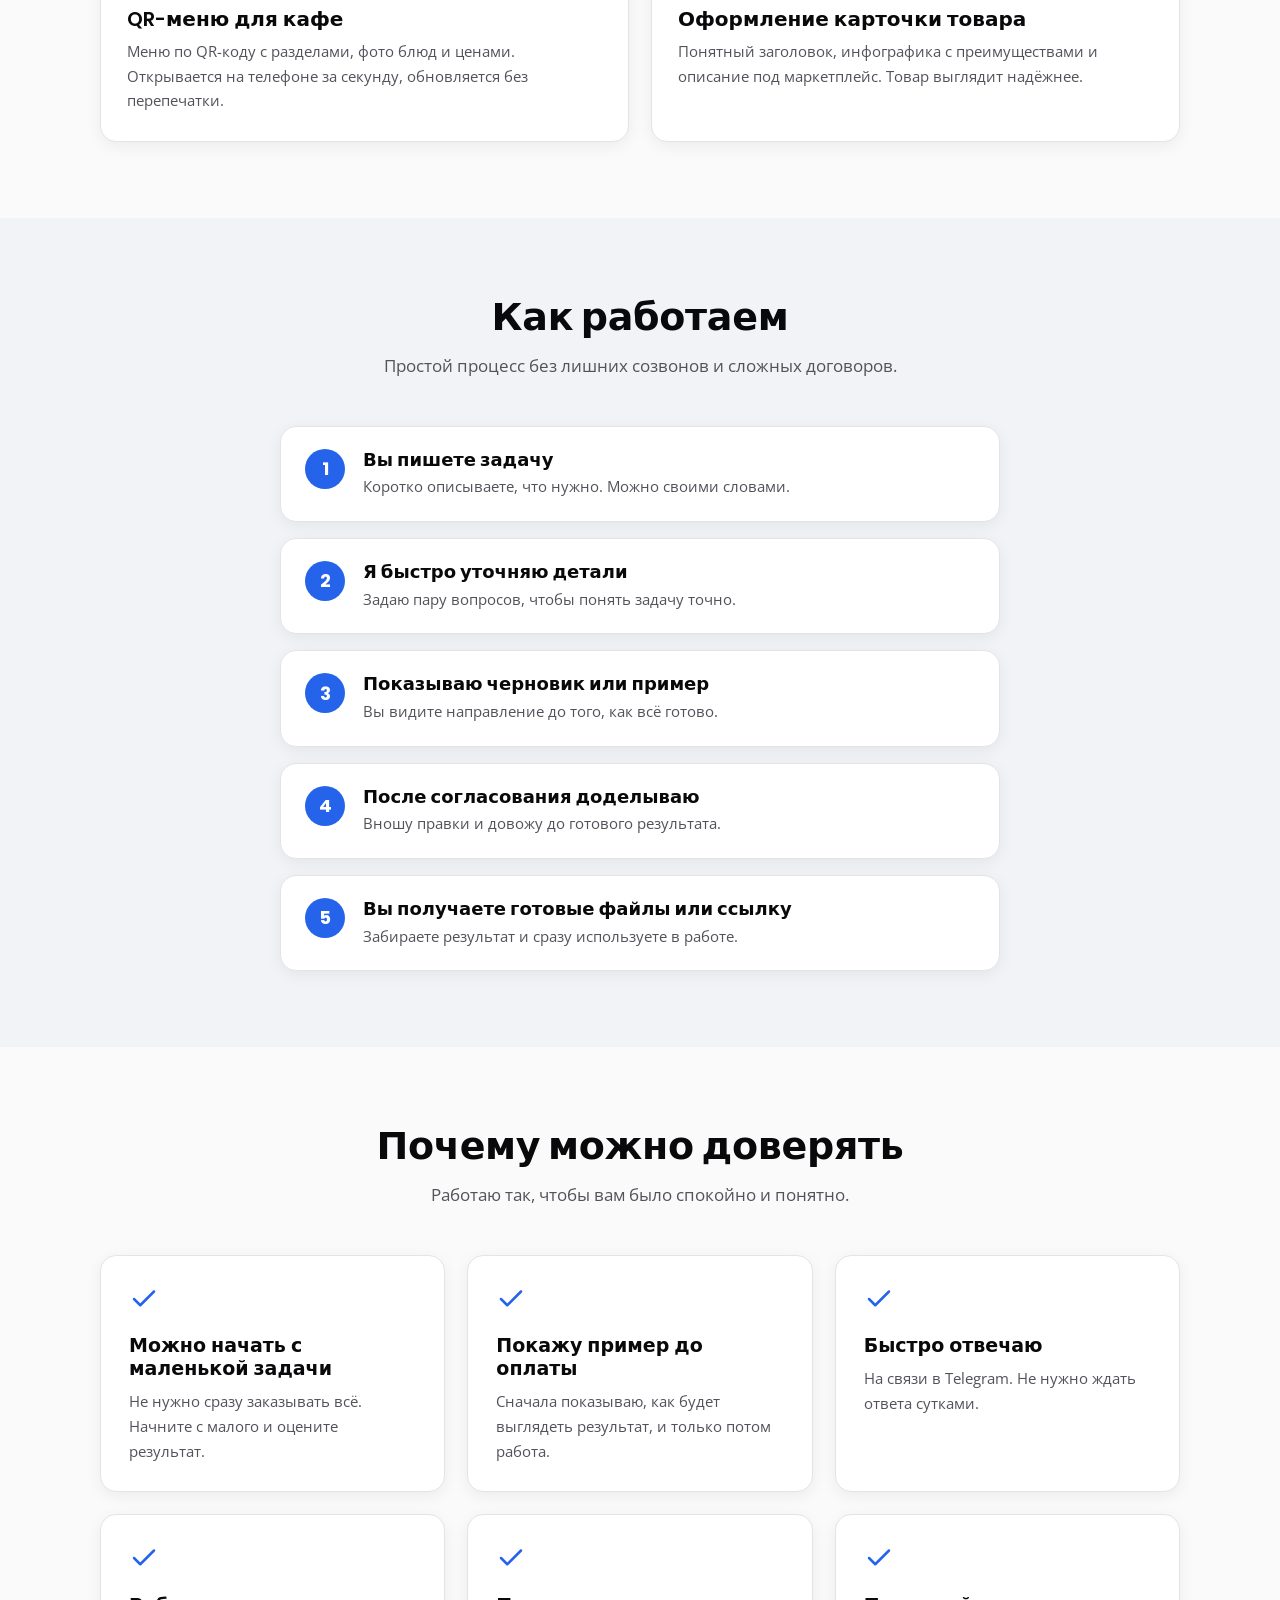
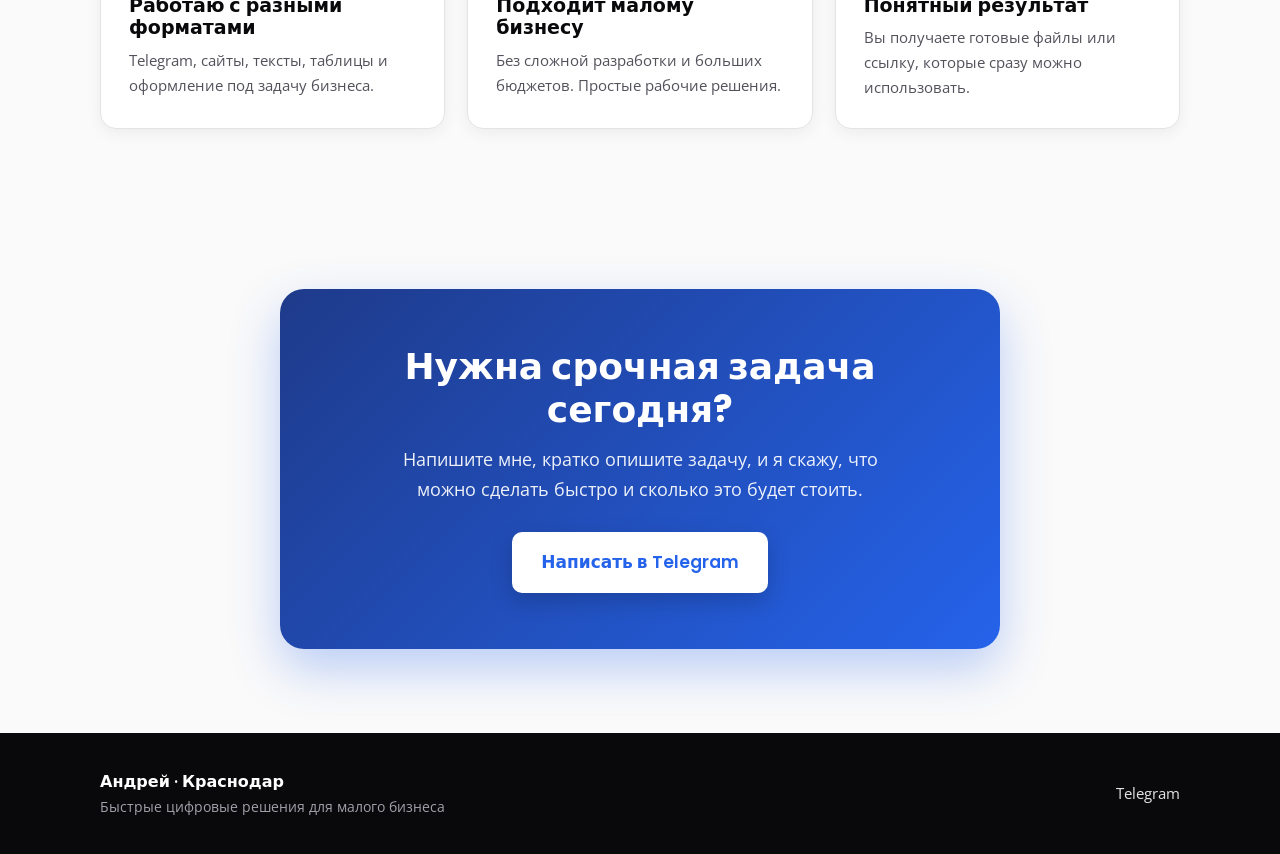
==== commit af78e726: "Add files via upload" ====
--- a/index.html
+++ b/index.html
@@ -1,407 +1,422 @@
-<!DOCTYPE html>
-<html lang="ru">
-<head>
-  <meta charset="UTF-8" />
-  <meta name="viewport" content="width=device-width, initial-scale=1" />
-
-  <!-- ============================================================= -->
-  <!-- SEO / превью при отправке ссылки в мессенджеры                -->
-  <!-- Замените текст под себя при необходимости                     -->
-  <!-- ============================================================= -->
-  <title>Быстрые цифровые решения для малого бизнеса</title>
-  <meta name="description" content="Быстро делаю лендинги, прайсы, QR-меню, Telegram-ботов и оформление для салонов, кафе, мастеров и продавцов маркетплейсов." />
-
-  <!-- Шрифты Google Fonts (Poppins + Open Sans) -->
-  <link rel="preconnect" href="https://fonts.googleapis.com" />
-  <link rel="preconnect" href="https://fonts.gstatic.com" crossorigin />
-  <link href="https://fonts.googleapis.com/css2?family=Open+Sans:wght@400;500;600;700&family=Poppins:wght@500;600;700&display=swap" rel="stylesheet" />
-
-  <link rel="stylesheet" href="styles.css" />
-</head>
-<body>
-
-  <!-- =============================================================== -->
-  <!-- ШАПКА / НАВИГАЦИЯ                                                -->
-  <!-- =============================================================== -->
-  <header class="site-header">
-    <div class="container header-inner">
-      <!-- data-name: замените на своё имя или название -->
-      <a href="#hero" class="logo" data-name>Имя Фамилия</a>
-
-      <nav class="nav" aria-label="Основная навигация">
-        <a href="#services">Услуги</a>
-        <a href="#pricing">Цены</a>
-        <a href="#cases">Примеры</a>
-        <a href="#process">Как работаем</a>
-      </nav>
-
-      <!-- data-telegram: замените ссылку на свой Telegram -->
-      <a href="https://t.me/your_username" data-telegram class="btn btn-accent btn-sm header-cta">
-        Написать в Telegram
-      </a>
-    </div>
-  </header>
-
-  <main>
-
-    <!-- =============================================================== -->
-    <!-- 1. ПЕРВЫЙ ЭКРАН (HERO)                                           -->
-    <!-- =============================================================== -->
-    <section id="hero" class="hero">
-      <div class="container hero-inner">
-        <span class="badge reveal">Срочные задачи на сегодня</span>
-
-        <h1 class="hero-title reveal">
-          Быстро делаю лендинги, прайсы, QR-меню,
-          <span class="accent-text">Telegram-ботов</span>
-          и оформление для малого бизнеса
-        </h1>
-
-        <p class="hero-subtitle reveal">
-          Помогаю салонам, кафе, мастерам и продавцам маркетплейсов быстро
-          упаковать услуги, принимать заявки и выглядеть профессиональнее
-          в интернете.
-        </p>
-
-        <div class="hero-actions reveal">
-          <!-- data-telegram: замените ссылку на свой Telegram -->
-          <a href="https://t.me/your_username" data-telegram class="btn btn-accent btn-lg">
-            Написать в Telegram
-          </a>
-          <!-- Плавная прокрутка к ценам через JS -->
-          <a href="#pricing" class="btn btn-ghost btn-lg js-scroll">
-            Посмотреть цены
-          </a>
-        </div>
-
-        <ul class="hero-points reveal">
-          <li>
-            <svg class="ico" viewBox="0 0 24 24" aria-hidden="true"><path d="M20 6 9 17l-5-5"/></svg>
-            Можно начать с маленькой задачи
-          </li>
-          <li>
-            <svg class="ico" viewBox="0 0 24 24" aria-hidden="true"><path d="M20 6 9 17l-5-5"/></svg>
-            Покажу пример до оплаты
-          </li>
-          <li>
-            <svg class="ico" viewBox="0 0 24 24" aria-hidden="true"><path d="M20 6 9 17l-5-5"/></svg>
-            Быстро отвечаю
-          </li>
-        </ul>
-      </div>
-    </section>
-
-    <!-- =============================================================== -->
-    <!-- 2. ЧТО МОГУ СДЕЛАТЬ                                              -->
-    <!-- =============================================================== -->
-    <section id="services" class="section">
-      <div class="container">
-        <div class="section-head">
-          <h2 class="section-title">Что могу сделать</h2>
-          <p class="section-lead">Практичные решения, которые сразу приносят пользу бизнесу.</p>
-        </div>
-
-        <div class="grid grid-3">
-          <!-- Карточка услуги -->
-          <article class="card service-card reveal">
-            <span class="card-ico">
-              <svg viewBox="0 0 24 24" aria-hidden="true"><path d="M3 9h18M9 21V9M4 4h16a1 1 0 0 1 1 1v14a1 1 0 0 1-1 1H4a1 1 0 0 1-1-1V5a1 1 0 0 1 1-1z"/></svg>
-            </span>
-            <h3>Лендинг-визитка за 1 день</h3>
-            <p>Аккуратная страница с услугами, ценами и кнопкой связи. Готова к отправке клиентам.</p>
-          </article>
-
-          <article class="card service-card reveal">
-            <span class="card-ico">
-              <svg viewBox="0 0 24 24" aria-hidden="true"><path d="M4 4h6v6H4zM14 4h6v6h-6zM4 14h6v6H4zM14 14h3v3h-3zM20 14v6M17 20h3"/></svg>
-            </span>
-            <h3>QR-меню для кафе</h3>
-            <p>Гость наводит камеру и видит меню на телефоне. Легко обновлять, не нужно печатать заново.</p>
-          </article>
-
-          <article class="card service-card reveal">
-            <span class="card-ico">
-              <svg viewBox="0 0 24 24" aria-hidden="true"><path d="M14 2H6a2 2 0 0 0-2 2v16a2 2 0 0 0 2 2h12a2 2 0 0 0 2-2V8z"/><path d="M14 2v6h6M9 13h6M9 17h6"/></svg>
-            </span>
-            <h3>PDF-прайс / меню услуг</h3>
-            <p>Чистый файл с ценами и услугами, который удобно отправлять в личные сообщения.</p>
-          </article>
-
-          <article class="card service-card reveal">
-            <span class="card-ico">
-              <svg viewBox="0 0 24 24" aria-hidden="true"><path d="m22 2-7 20-4-9-9-4 20-7z"/></svg>
-            </span>
-            <h3>Telegram-бот для заявок</h3>
-            <p>Бот собирает заявки и записи клиентов в удобном формате и присылает их вам.</p>
-          </article>
-
-          <article class="card service-card reveal">
-            <span class="card-ico">
-              <svg viewBox="0 0 24 24" aria-hidden="true"><path d="M6 2 3 6v14a2 2 0 0 0 2 2h14a2 2 0 0 0 2-2V6l-3-4zM3 6h18M16 10a4 4 0 0 1-8 0"/></svg>
-            </span>
-            <h3>Оформление карточек WB / Ozon</h3>
-            <p>Понятные заголовки, инфографика и описания, которые помогают товару продаваться.</p>
-          </article>
-
-          <article class="card service-card reveal">
-            <span class="card-ico">
-              <svg viewBox="0 0 24 24" aria-hidden="true"><path d="M17 2H7a2 2 0 0 0-2 2v16l7-3 7 3V4a2 2 0 0 0-2-2z"/></svg>
-            </span>
-            <h3>Посты и оформление соцсетей</h3>
-            <p>Единый аккуратный стиль для постов и обложек, чтобы профиль выглядел профессионально.</p>
-          </article>
-        </div>
-      </div>
-    </section>
-
-    <!-- =============================================================== -->
-    <!-- 3. ЦЕНЫ                                                          -->
-    <!-- =============================================================== -->
-    <section id="pricing" class="section section-alt">
-      <div class="container">
-        <div class="section-head">
-          <h2 class="section-title">Цены</h2>
-          <p class="section-lead">Прозрачно и без сложных тарифов. Старт от небольшой задачи.</p>
-        </div>
-
-        <div class="grid grid-3">
-          <article class="card price-card reveal">
-            <h3>Прайс / PDF / меню</h3>
-            <p class="price">от 1000 <span>&#8381;</span></p>
-            <p class="price-desc">Аккуратный файл с услугами и ценами для отправки клиентам.</p>
-          </article>
-
-          <article class="card price-card reveal">
-            <h3>QR-меню</h3>
-            <p class="price">от 1500 <span>&#8381;</span></p>
-            <p class="price-desc">Меню по QR-коду для кафе. Удобно обновлять.</p>
-          </article>
-
-          <article class="card price-card price-card-featured reveal">
-            <span class="price-tag">Популярно</span>
-            <h3>Лендинг-визитка</h3>
-            <p class="price">от 3000 <span>&#8381;</span></p>
-            <p class="price-desc">Страница услуг с кнопкой связи. Готова за 1 день.</p>
-          </article>
-
-          <article class="card price-card reveal">
-            <h3>Telegram-бот заявок</h3>
-            <p class="price">от 3000 <span>&#8381;</span></p>
-            <p class="price-desc">Бот собирает заявки и записи клиентов.</p>
-          </article>
-
-          <article class="card price-card reveal">
-            <h3>Карточки WB / Ozon</h3>
-            <p class="price">от 200 <span>&#8381;</span> <small>/ карточка</small></p>
-            <p class="price-desc">Оформление и описание товара для маркетплейсов.</p>
-          </article>
-
-          <article class="card price-card reveal">
-            <h3>Срочная задача на сегодня</h3>
-            <p class="price">от 1000 <span>&#8381;</span></p>
-            <p class="price-desc">Небольшая задача, которую нужно сделать быстро.</p>
-          </article>
-        </div>
-
-        <p class="pricing-note reveal">
-          Точная цена зависит от задачи. Могу сначала показать небольшой пример.
-        </p>
-      </div>
-    </section>
-
-    <!-- =============================================================== -->
-    <!-- 4. ПРИМЕРЫ (ДЕМО-КЕЙСЫ)                                          -->
-    <!-- =============================================================== -->
-    <section id="cases" class="section">
-      <div class="container">
-        <div class="section-head">
-          <h2 class="section-title">Примеры</h2>
-          <p class="section-lead">Демо-кейсы, которые показывают, как может выглядеть результат.</p>
-        </div>
-
-        <div class="grid grid-2">
-          <article class="card case-card reveal">
-            <div class="case-thumb thumb-salon" aria-hidden="true">
-              <span class="case-chip">Демо</span>
-            </div>
-            <div class="case-body">
-              <h3>Лендинг для салона красоты</h3>
-              <p>Одна страница с услугами, ценами, фото работ и кнопкой записи в Telegram. Клиент видит всё сразу и сразу пишет.</p>
-            </div>
-          </article>
-
-          <article class="card case-card reveal">
-            <div class="case-thumb thumb-cafe" aria-hidden="true">
-              <span class="case-chip">Демо</span>
-            </div>
-            <div class="case-body">
-              <h3>Страница меню для кафе</h3>
-              <p>QR-меню с разделами, фото блюд и ценами. Открывается на телефоне за секунду, обновляется без перепечатки.</p>
-            </div>
-          </article>
-
-          <article class="card case-card reveal">
-            <div class="case-thumb thumb-bot" aria-hidden="true">
-              <span class="case-chip">Демо</span>
-            </div>
-            <div class="case-body">
-              <h3>Telegram-бот для записи клиентов</h3>
-              <p>Бот спрашивает имя, услугу и удобное время, а готовую заявку присылает вам в чат. Меньше ручной переписки.</p>
-            </div>
-          </article>
-
-          <article class="card case-card reveal">
-            <div class="case-thumb thumb-card" aria-hidden="true">
-              <span class="case-chip">Демо</span>
-            </div>
-            <div class="case-body">
-              <h3>Оформление карточки товара</h3>
-              <p>Понятный заголовок, инфографика с преимуществами и описание под маркетплейс. Товар выглядит надёжнее.</p>
-            </div>
-          </article>
-        </div>
-      </div>
-    </section>
-
-    <!-- =============================================================== -->
-    <!-- 5. КАК РАБОТАЕМ                                                  -->
-    <!-- =============================================================== -->
-    <section id="process" class="section section-alt">
-      <div class="container">
-        <div class="section-head">
-          <h2 class="section-title">Как работаем</h2>
-          <p class="section-lead">Простой процесс без лишних созвонов и сложных договоров.</p>
-        </div>
-
-        <ol class="steps">
-          <li class="step reveal">
-            <span class="step-num">1</span>
-            <div>
-              <h3>Вы пишете задачу</h3>
-              <p>Коротко описываете, что нужно. Можно своими словами.</p>
-            </div>
-          </li>
-          <li class="step reveal">
-            <span class="step-num">2</span>
-            <div>
-              <h3>Я быстро уточняю детали</h3>
-              <p>Задаю пару вопросов, чтобы понять задачу точно.</p>
-            </div>
-          </li>
-          <li class="step reveal">
-            <span class="step-num">3</span>
-            <div>
-              <h3>Показываю черновик или пример</h3>
-              <p>Вы видите направление до того, как всё готово.</p>
-            </div>
-          </li>
-          <li class="step reveal">
-            <span class="step-num">4</span>
-            <div>
-              <h3>После согласования доделываю</h3>
-              <p>Вношу правки и довожу до готового результата.</p>
-            </div>
-          </li>
-          <li class="step reveal">
-            <span class="step-num">5</span>
-            <div>
-              <h3>Вы получаете готовые файлы или ссылку</h3>
-              <p>Забираете результат и сразу используете в работе.</p>
-            </div>
-          </li>
-        </ol>
-      </div>
-    </section>
-
-    <!-- =============================================================== -->
-    <!-- 6. ПОЧЕМУ МОЖНО ДОВЕРЯТЬ                                         -->
-    <!-- =============================================================== -->
-    <section id="trust" class="section">
-      <div class="container">
-        <div class="section-head">
-          <h2 class="section-title">Почему можно доверять</h2>
-          <p class="section-lead">Работаю так, чтобы вам было спокойно и понятно.</p>
-        </div>
-
-        <div class="grid grid-3">
-          <article class="card trust-card reveal">
-            <svg class="ico-lg" viewBox="0 0 24 24" aria-hidden="true"><path d="M20 6 9 17l-5-5"/></svg>
-            <h3>Можно начать с маленькой задачи</h3>
-            <p>Не нужно сразу заказывать всё. Начните с малого и оцените результат.</p>
-          </article>
-
-          <article class="card trust-card reveal">
-            <svg class="ico-lg" viewBox="0 0 24 24" aria-hidden="true"><path d="M20 6 9 17l-5-5"/></svg>
-            <h3>Покажу пример до оплаты</h3>
-            <p>Сначала показываю, как будет выглядеть результат, и только потом работа.</p>
-          </article>
-
-          <article class="card trust-card reveal">
-            <svg class="ico-lg" viewBox="0 0 24 24" aria-hidden="true"><path d="M20 6 9 17l-5-5"/></svg>
-            <h3>Быстро отвечаю</h3>
-            <p>На связи в Telegram. Не нужно ждать ответа сутками.</p>
-          </article>
-
-          <article class="card trust-card reveal">
-            <svg class="ico-lg" viewBox="0 0 24 24" aria-hidden="true"><path d="M20 6 9 17l-5-5"/></svg>
-            <h3>Работаю с разными форматами</h3>
-            <p>Telegram, сайты, тексты, таблицы и оформление под задачу бизнеса.</p>
-          </article>
-
-          <article class="card trust-card reveal">
-            <svg class="ico-lg" viewBox="0 0 24 24" aria-hidden="true"><path d="M20 6 9 17l-5-5"/></svg>
-            <h3>Подходит малому бизнесу</h3>
-            <p>Без сложной разработки и больших бюджетов. Простые рабочие решения.</p>
-          </article>
-
-          <article class="card trust-card reveal">
-            <svg class="ico-lg" viewBox="0 0 24 24" aria-hidden="true"><path d="M20 6 9 17l-5-5"/></svg>
-            <h3>Понятный результат</h3>
-            <p>Вы получаете готовые файлы или ссылку, которые сразу можно использовать.</p>
-          </article>
-        </div>
-      </div>
-    </section>
-
-    <!-- =============================================================== -->
-    <!-- 7. ФИНАЛЬНЫЙ CTA                                                 -->
-    <!-- =============================================================== -->
-    <section id="cta" class="section cta-section">
-      <div class="container cta-inner reveal">
-        <h2 class="cta-title">Нужна срочная задача сегодня?</h2>
-        <p class="cta-text">
-          Напишите мне, кратко опишите задачу, и я скажу, что можно сделать
-          быстро и сколько это будет стоить.
-        </p>
-        <!-- data-telegram: замените ссылку на свой Telegram -->
-        <a href="https://t.me/your_username" data-telegram class="btn btn-accent btn-lg">
-          Написать в Telegram
-        </a>
-      </div>
-    </section>
-
-  </main>
-
-  <!-- =============================================================== -->
-  <!-- ПОДВАЛ                                                           -->
-  <!-- =============================================================== -->
-  <footer class="site-footer">
-    <div class="container footer-inner">
-      <div>
-        <!-- data-name: имя / data-city: город -->
-        <p class="footer-name"><span data-name>Имя Фамилия</span> &middot; <span data-city>Город</span></p>
-        <p class="footer-sub">Быстрые цифровые решения для малого бизнеса</p>
-      </div>
-
-      <div class="footer-links">
-        <!-- data-telegram: замените ссылку на свой Telegram -->
-        <a href="https://t.me/your_username" data-telegram>Telegram</a>
-        <!-- data-whatsapp: замените номер на свой WhatsApp -->
-        <a href="https://wa.me/79990000000" data-whatsapp>WhatsApp</a>
-      </div>
-    </div>
-  </footer>
-
-  <script src="script.js"></script>
-</body>
-</html>
+<!DOCTYPE html>
+<html lang="ru">
+<head>
+  <meta charset="UTF-8" />
+  <meta name="viewport" content="width=device-width, initial-scale=1" />
+
+  <!-- ============================================================= -->
+  <!-- SEO / превью при отправке ссылки в мессенджеры                -->
+  <!-- Замените текст под себя при необходимости                     -->
+  <!-- ============================================================= -->
+  <title>Быстрые цифровые решения для малого бизнеса</title>
+  <meta name="description" content="Быстро делаю лендинги, прайсы, QR-меню, Telegram-ботов и оформление для салонов, кафе, мастеров и продавцов маркетплейсов." />
+
+  <!-- Шрифты Google Fonts (Poppins + Open Sans) -->
+  <link rel="preconnect" href="https://fonts.googleapis.com" />
+  <link rel="preconnect" href="https://fonts.gstatic.com" crossorigin />
+  <link href="https://fonts.googleapis.com/css2?family=Open+Sans:wght@400;500;600;700&family=Poppins:wght@500;600;700&display=swap" rel="stylesheet" />
+
+  <link rel="stylesheet" href="styles.css" />
+</head>
+<body>
+
+  <!-- =============================================================== -->
+  <!-- ШАПКА / НАВИГАЦИЯ                                                -->
+  <!-- =============================================================== -->
+  <header class="site-header">
+    <div class="container header-inner">
+      <!-- data-name: замените на своё имя или название -->
+      <a href="#hero" class="logo" data-name>Андрей</a>
+
+      <nav class="nav" aria-label="Основная навигация">
+        <a href="#services">Услуги</a>
+        <a href="#pricing">Цены</a>
+        <a href="#cases">Примеры</a>
+        <a href="#process">Как работаем</a>
+      </nav>
+
+      <!-- data-telegram: замените ссылку на свой Telegram -->
+      <a href="https://t.me/r1mans" data-telegram class="btn btn-accent btn-sm header-cta">
+        Написать в Telegram
+      </a>
+    </div>
+  </header>
+
+  <main>
+
+    <!-- =============================================================== -->
+    <!-- 1. ПЕРВЫЙ ЭКРАН (HERO)                                           -->
+    <!-- =============================================================== -->
+    <section id="hero" class="hero">
+      <div class="container hero-inner">
+        <span class="badge reveal">Срочные задачи на сегодня</span>
+
+        <h1 class="hero-title reveal">
+          Быстро делаю лендинги, прайсы, QR-меню,
+          <span class="accent-text">Telegram-ботов</span>
+          и оформление для малого бизнеса
+        </h1>
+
+        <p class="hero-subtitle reveal">
+          Помогаю салонам, кафе, мастерам и продавцам маркетплейсов быстро
+          упаковать услуги, принимать заявки и выглядеть профессиональнее
+          в интернете.
+        </p>
+
+        <div class="hero-actions reveal">
+          <!-- data-telegram: замените ссылку на свой Telegram -->
+          <a href="https://t.me/r1mans" data-telegram class="btn btn-accent btn-lg">
+            Написать в Telegram
+          </a>
+          <!-- Плавная прокрутка к ценам через JS -->
+          <a href="#pricing" class="btn btn-ghost btn-lg js-scroll">
+            Посмотреть цены
+          </a>
+        </div>
+
+        <ul class="hero-points reveal">
+          <li>
+            <svg class="ico" viewBox="0 0 24 24" aria-hidden="true"><path d="M20 6 9 17l-5-5"/></svg>
+            Можно начать с маленькой задачи
+          </li>
+          <li>
+            <svg class="ico" viewBox="0 0 24 24" aria-hidden="true"><path d="M20 6 9 17l-5-5"/></svg>
+            Покажу пример до оплаты
+          </li>
+          <li>
+            <svg class="ico" viewBox="0 0 24 24" aria-hidden="true"><path d="M20 6 9 17l-5-5"/></svg>
+            Быстро отвечаю
+          </li>
+        </ul>
+      </div>
+    </section>
+
+    <!-- =============================================================== -->
+    <!-- 2. ЧТО МОГУ СДЕЛАТЬ                                              -->
+    <!-- =============================================================== -->
+    <section id="services" class="section">
+      <div class="container">
+        <div class="section-head">
+          <h2 class="section-title">Что могу сделать</h2>
+          <p class="section-lead">Практичные решения, которые сразу приносят пользу бизнесу.</p>
+        </div>
+
+        <div class="grid grid-3">
+          <!-- Карточка услуги -->
+          <article class="card service-card reveal">
+            <span class="card-ico">
+              <svg viewBox="0 0 24 24" aria-hidden="true"><path d="M3 9h18M9 21V9M4 4h16a1 1 0 0 1 1 1v14a1 1 0 0 1-1 1H4a1 1 0 0 1-1-1V5a1 1 0 0 1 1-1z"/></svg>
+            </span>
+            <h3>Лендинг-визитка за 1 день</h3>
+            <p>Аккуратная страница с услугами, ценами и кнопкой связи. Готова к отправке клиентам.</p>
+          </article>
+
+          <article class="card service-card reveal">
+            <span class="card-ico">
+              <svg viewBox="0 0 24 24" aria-hidden="true"><path d="M4 4h6v6H4zM14 4h6v6h-6zM4 14h6v6H4zM14 14h3v3h-3zM20 14v6M17 20h3"/></svg>
+            </span>
+            <h3>QR-меню для кафе</h3>
+            <p>Гость наводит камеру и видит меню на телефоне. Легко обновлять, не нужно печатать заново.</p>
+          </article>
+
+          <article class="card service-card reveal">
+            <span class="card-ico">
+              <svg viewBox="0 0 24 24" aria-hidden="true"><path d="M14 2H6a2 2 0 0 0-2 2v16a2 2 0 0 0 2 2h12a2 2 0 0 0 2-2V8z"/><path d="M14 2v6h6M9 13h6M9 17h6"/></svg>
+            </span>
+            <h3>PDF-прайс / меню услуг</h3>
+            <p>Чистый файл с ценами и услугами, который удобно отправлять в личные сообщения.</p>
+          </article>
+
+          <article class="card service-card reveal">
+            <span class="card-ico">
+              <svg viewBox="0 0 24 24" aria-hidden="true"><path d="m22 2-7 20-4-9-9-4 20-7z"/></svg>
+            </span>
+            <h3>Telegram-бот для заявок</h3>
+            <p>Бот собирает заявки и записи клиентов в удобном формате и присылает их вам.</p>
+          </article>
+
+          <article class="card service-card reveal">
+            <span class="card-ico">
+              <svg viewBox="0 0 24 24" aria-hidden="true"><path d="M6 2 3 6v14a2 2 0 0 0 2 2h14a2 2 0 0 0 2-2V6l-3-4zM3 6h18M16 10a4 4 0 0 1-8 0"/></svg>
+            </span>
+            <h3>Оформление карточек WB / Ozon</h3>
+            <p>Понятные заголовки, инфографика и описания, которые помогают товару продаваться.</p>
+          </article>
+
+          <article class="card service-card reveal">
+            <span class="card-ico">
+              <svg viewBox="0 0 24 24" aria-hidden="true"><path d="M17 2H7a2 2 0 0 0-2 2v16l7-3 7 3V4a2 2 0 0 0-2-2z"/></svg>
+            </span>
+            <h3>Посты и оформление соцсетей</h3>
+            <p>Единый аккуратный стиль для постов и обложек, чтобы профиль выглядел профессионально.</p>
+          </article>
+        </div>
+      </div>
+    </section>
+
+    <!-- =============================================================== -->
+    <!-- 3. ЦЕНЫ                                                          -->
+    <!-- =============================================================== -->
+    <section id="pricing" class="section section-alt">
+      <div class="container">
+        <div class="section-head">
+          <h2 class="section-title">Цены</h2>
+          <p class="section-lead">Прозрачно и без сложных тарифов. Старт от небольшой задачи.</p>
+        </div>
+
+        <div class="grid grid-3">
+          <article class="card price-card reveal">
+            <h3>Прайс / PDF / меню</h3>
+            <p class="price">от 1000 <span>&#8381;</span></p>
+            <p class="price-desc">Аккуратный файл с услугами и ценами для отправки клиентам.</p>
+          </article>
+
+          <article class="card price-card reveal">
+            <h3>QR-меню</h3>
+            <p class="price">от 1500 <span>&#8381;</span></p>
+            <p class="price-desc">Меню по QR-коду для кафе. Удобно обновлять.</p>
+          </article>
+
+          <article class="card price-card price-card-featured reveal">
+            <span class="price-tag">Популярно</span>
+            <h3>Лендинг-визитка</h3>
+            <p class="price">от 3000 <span>&#8381;</span></p>
+            <p class="price-desc">Страница услуг с кнопкой связи. Готова за 1 день.</p>
+          </article>
+
+          <article class="card price-card reveal">
+            <h3>Telegram-бот заявок</h3>
+            <p class="price">от 3000 <span>&#8381;</span></p>
+            <p class="price-desc">Бот собирает заявки и записи клиентов.</p>
+          </article>
+
+          <article class="card price-card reveal">
+            <h3>Карточки WB / Ozon</h3>
+            <p class="price">от 200 <span>&#8381;</span> <small>/ карточка</small></p>
+            <p class="price-desc">Оформление и описание товара для маркетплейсов.</p>
+          </article>
+
+          <article class="card price-card reveal">
+            <h3>Срочная задача на сегодня</h3>
+            <p class="price">от 1000 <span>&#8381;</span></p>
+            <p class="price-desc">Небольшая задача, которую нужно сделать быстро.</p>
+          </article>
+        </div>
+
+        <p class="pricing-note reveal">
+          Точная цена зависит от задачи. Могу сначала показать небольшой пример.
+        </p>
+      </div>
+    </section>
+
+    <!-- =============================================================== -->
+    <!-- 4. ПРИМЕРЫ РАБОТ                                                 -->
+    <!--    Реальные работы — кликабельные карточки со ссылками.         -->
+    <!--    Чтобы заменить ссылку, поменяйте href у нужной <a>.          -->
+    <!-- =============================================================== -->
+    <section id="cases" class="section">
+      <div class="container">
+        <div class="section-head">
+          <h2 class="section-title">Примеры работ</h2>
+          <p class="section-lead">Реальные проекты, которые можно открыть и посмотреть прямо сейчас.</p>
+        </div>
+
+        <div class="grid grid-2">
+          <!-- РЕАЛЬНАЯ РАБОТА 1: сайт с Telegram-ботом для заявок -->
+          <a class="card case-card reveal" href="https://zayavkibot.ru" target="_blank" rel="noopener">
+            <div class="case-thumb thumb-bot" aria-hidden="true">
+              <span class="case-chip case-chip-live">Реальная работа</span>
+            </div>
+            <div class="case-body">
+              <h3>Сайт + Telegram-бот для заявок</h3>
+              <p>Лендинг с подключённым Telegram-ботом: посетитель оставляет заявку, и она сразу приходит в Telegram. Готовое решение для приёма клиентов.</p>
+              <span class="case-link">
+                zayavkibot.ru
+                <svg viewBox="0 0 24 24" aria-hidden="true"><path d="M7 17 17 7M7 7h10v10"/></svg>
+              </span>
+            </div>
+          </a>
+
+          <!-- РЕАЛЬНАЯ РАБОТА 2: пример лендинга/страницы -->
+          <a class="card case-card reveal" href="https://shestan05-lang.github.io/testi/" target="_blank" rel="noopener">
+            <div class="case-thumb thumb-salon" aria-hidden="true">
+              <span class="case-chip case-chip-live">Реальная работа</span>
+            </div>
+            <div class="case-body">
+              <h3>Лендинг-страница</h3>
+              <p>Пример готовой одностраничной страницы: аккуратная вёрстка, адаптив под телефон и понятная подача информации.</p>
+              <span class="case-link">
+                Открыть пример
+                <svg viewBox="0 0 24 24" aria-hidden="true"><path d="M7 17 17 7M7 7h10v10"/></svg>
+              </span>
+            </div>
+          </a>
+
+          <!-- ДЕМО-КЕЙС: концепт для кафе -->
+          <article class="card case-card reveal">
+            <div class="case-thumb thumb-cafe" aria-hidden="true">
+              <span class="case-chip">Демо</span>
+            </div>
+            <div class="case-body">
+              <h3>QR-меню для кафе</h3>
+              <p>Меню по QR-коду с разделами, фото блюд и ценами. Открывается на телефоне за секунду, обновляется без перепечатки.</p>
+            </div>
+          </article>
+
+          <!-- ДЕМО-КЕЙС: концепт оформления карточки товара -->
+          <article class="card case-card reveal">
+            <div class="case-thumb thumb-card" aria-hidden="true">
+              <span class="case-chip">Демо</span>
+            </div>
+            <div class="case-body">
+              <h3>Оформление карточки товара</h3>
+              <p>Понятный заголовок, инфографика с преимуществами и описание под маркетплейс. Товар выглядит надёжнее.</p>
+            </div>
+          </article>
+        </div>
+      </div>
+    </section>
+
+    <!-- =============================================================== -->
+    <!-- 5. КАК РАБОТАЕМ                                                  -->
+    <!-- =============================================================== -->
+    <section id="process" class="section section-alt">
+      <div class="container">
+        <div class="section-head">
+          <h2 class="section-title">Как работаем</h2>
+          <p class="section-lead">Простой процесс без лишних созвонов и сложных договоров.</p>
+        </div>
+
+        <ol class="steps">
+          <li class="step reveal">
+            <span class="step-num">1</span>
+            <div>
+              <h3>Вы пишете задачу</h3>
+              <p>Коротко описываете, что нужно. Можно своими словами.</p>
+            </div>
+          </li>
+          <li class="step reveal">
+            <span class="step-num">2</span>
+            <div>
+              <h3>Я быстро уточняю детали</h3>
+              <p>Задаю пару вопросов, чтобы понять задачу точно.</p>
+            </div>
+          </li>
+          <li class="step reveal">
+            <span class="step-num">3</span>
+            <div>
+              <h3>Показываю черновик или пример</h3>
+              <p>Вы видите направление до того, как всё готово.</p>
+            </div>
+          </li>
+          <li class="step reveal">
+            <span class="step-num">4</span>
+            <div>
+              <h3>После согласования доделываю</h3>
+              <p>Вношу правки и довожу до готового результата.</p>
+            </div>
+          </li>
+          <li class="step reveal">
+            <span class="step-num">5</span>
+            <div>
+              <h3>Вы получаете готовые файлы или ссылку</h3>
+              <p>Забираете результат и сразу используете в работе.</p>
+            </div>
+          </li>
+        </ol>
+      </div>
+    </section>
+
+    <!-- =============================================================== -->
+    <!-- 6. ПОЧЕМУ МОЖНО ДОВЕРЯТЬ                                         -->
+    <!-- =============================================================== -->
+    <section id="trust" class="section">
+      <div class="container">
+        <div class="section-head">
+          <h2 class="section-title">Почему можно доверять</h2>
+          <p class="section-lead">Работаю так, чтобы вам было спокойно и понятно.</p>
+        </div>
+
+        <div class="grid grid-3">
+          <article class="card trust-card reveal">
+            <svg class="ico-lg" viewBox="0 0 24 24" aria-hidden="true"><path d="M20 6 9 17l-5-5"/></svg>
+            <h3>Можно начать с маленькой задачи</h3>
+            <p>Не нужно сразу заказывать всё. Начните с малого и оцените результат.</p>
+          </article>
+
+          <article class="card trust-card reveal">
+            <svg class="ico-lg" viewBox="0 0 24 24" aria-hidden="true"><path d="M20 6 9 17l-5-5"/></svg>
+            <h3>Покажу пример до оплаты</h3>
+            <p>Сначала показываю, как будет выглядеть результат, и только потом работа.</p>
+          </article>
+
+          <article class="card trust-card reveal">
+            <svg class="ico-lg" viewBox="0 0 24 24" aria-hidden="true"><path d="M20 6 9 17l-5-5"/></svg>
+            <h3>Быстро отвечаю</h3>
+            <p>На связи в Telegram. Не нужно ждать ответа сутками.</p>
+          </article>
+
+          <article class="card trust-card reveal">
+            <svg class="ico-lg" viewBox="0 0 24 24" aria-hidden="true"><path d="M20 6 9 17l-5-5"/></svg>
+            <h3>Работаю с разными форматами</h3>
+            <p>Telegram, сайты, тексты, таблицы и оформление под задачу бизнеса.</p>
+          </article>
+
+          <article class="card trust-card reveal">
+            <svg class="ico-lg" viewBox="0 0 24 24" aria-hidden="true"><path d="M20 6 9 17l-5-5"/></svg>
+            <h3>Подходит малому бизнесу</h3>
+            <p>Без сложной разработки и больших бюджетов. Простые рабочие решения.</p>
+          </article>
+
+          <article class="card trust-card reveal">
+            <svg class="ico-lg" viewBox="0 0 24 24" aria-hidden="true"><path d="M20 6 9 17l-5-5"/></svg>
+            <h3>Понятный результат</h3>
+            <p>Вы получаете готовые файлы или ссылку, которые сразу можно использовать.</p>
+          </article>
+        </div>
+      </div>
+    </section>
+
+    <!-- =============================================================== -->
+    <!-- 7. ФИНАЛЬНЫЙ CTA                                                 -->
+    <!-- =============================================================== -->
+    <section id="cta" class="section cta-section">
+      <div class="container cta-inner reveal">
+        <h2 class="cta-title">Нужна срочная задача сегодня?</h2>
+        <p class="cta-text">
+          Напишите мне, кратко опишите задачу, и я скажу, что можно сделать
+          быстро и сколько это будет стоить.
+        </p>
+        <!-- data-telegram: замените ссылку на свой Telegram -->
+        <a href="https://t.me/r1mans" data-telegram class="btn btn-accent btn-lg">
+          Написать в Telegram
+        </a>
+      </div>
+    </section>
+
+  </main>
+
+  <!-- =============================================================== -->
+  <!-- ПОДВАЛ                                                           -->
+  <!-- =============================================================== -->
+  <footer class="site-footer">
+    <div class="container footer-inner">
+      <div>
+        <!-- data-name: имя / data-city: город -->
+        <p class="footer-name"><span data-name>Андрей</span> &middot; <span data-city>Краснодар</span></p>
+        <p class="footer-sub">Быстрые цифровые решения для малого бизнеса</p>
+      </div>
+
+      <div class="footer-links">
+        <!-- data-telegram: замените ссылку на свой Telegram -->
+        <a href="https://t.me/r1mans" data-telegram>Telegram</a>
+        <!-- Чтобы добавить WhatsApp: раскомментируйте строку ниже и впишите номер
+        <a href="https://wa.me/79990000000" data-whatsapp>WhatsApp</a>
+        -->
+      </div>
+    </div>
+  </footer>
+
+  <script src="script.js"></script>
+</body>
+</html>
--- a/styles.css
+++ b/styles.css
@@ -393,10 +393,43 @@
 .case-card {
   padding: 0;
   overflow: hidden;
+  display: block;          /* чтобы карточка-ссылка <a> вела себя как блок */
+  color: inherit;
 }
 .case-card:hover {
   transform: translateY(-4px);
   box-shadow: var(--shadow-lg);
+}
+
+/* Метка «Реальная работа» (отличается от «Демо») */
+.case-chip-live {
+  background: var(--accent);
+  color: #fff;
+}
+
+/* Ссылка-подпись под описанием реальной работы */
+.case-link {
+  display: inline-flex;
+  align-items: center;
+  gap: 6px;
+  margin-top: 14px;
+  font-family: var(--font-head);
+  font-weight: 600;
+  font-size: 15px;
+  color: var(--accent);
+}
+.case-link svg {
+  width: 16px;
+  height: 16px;
+  fill: none;
+  stroke: currentColor;
+  stroke-width: 2;
+  stroke-linecap: round;
+  stroke-linejoin: round;
+  transition: transform var(--ease);
+}
+.case-card:hover .case-link svg {
+  transform: translate(2px, -2px);   /* стрелка слегка «вылетает» при наведении */
 }
 
 /* «Превью» кейса — градиентная заглушка вместо реального фото */
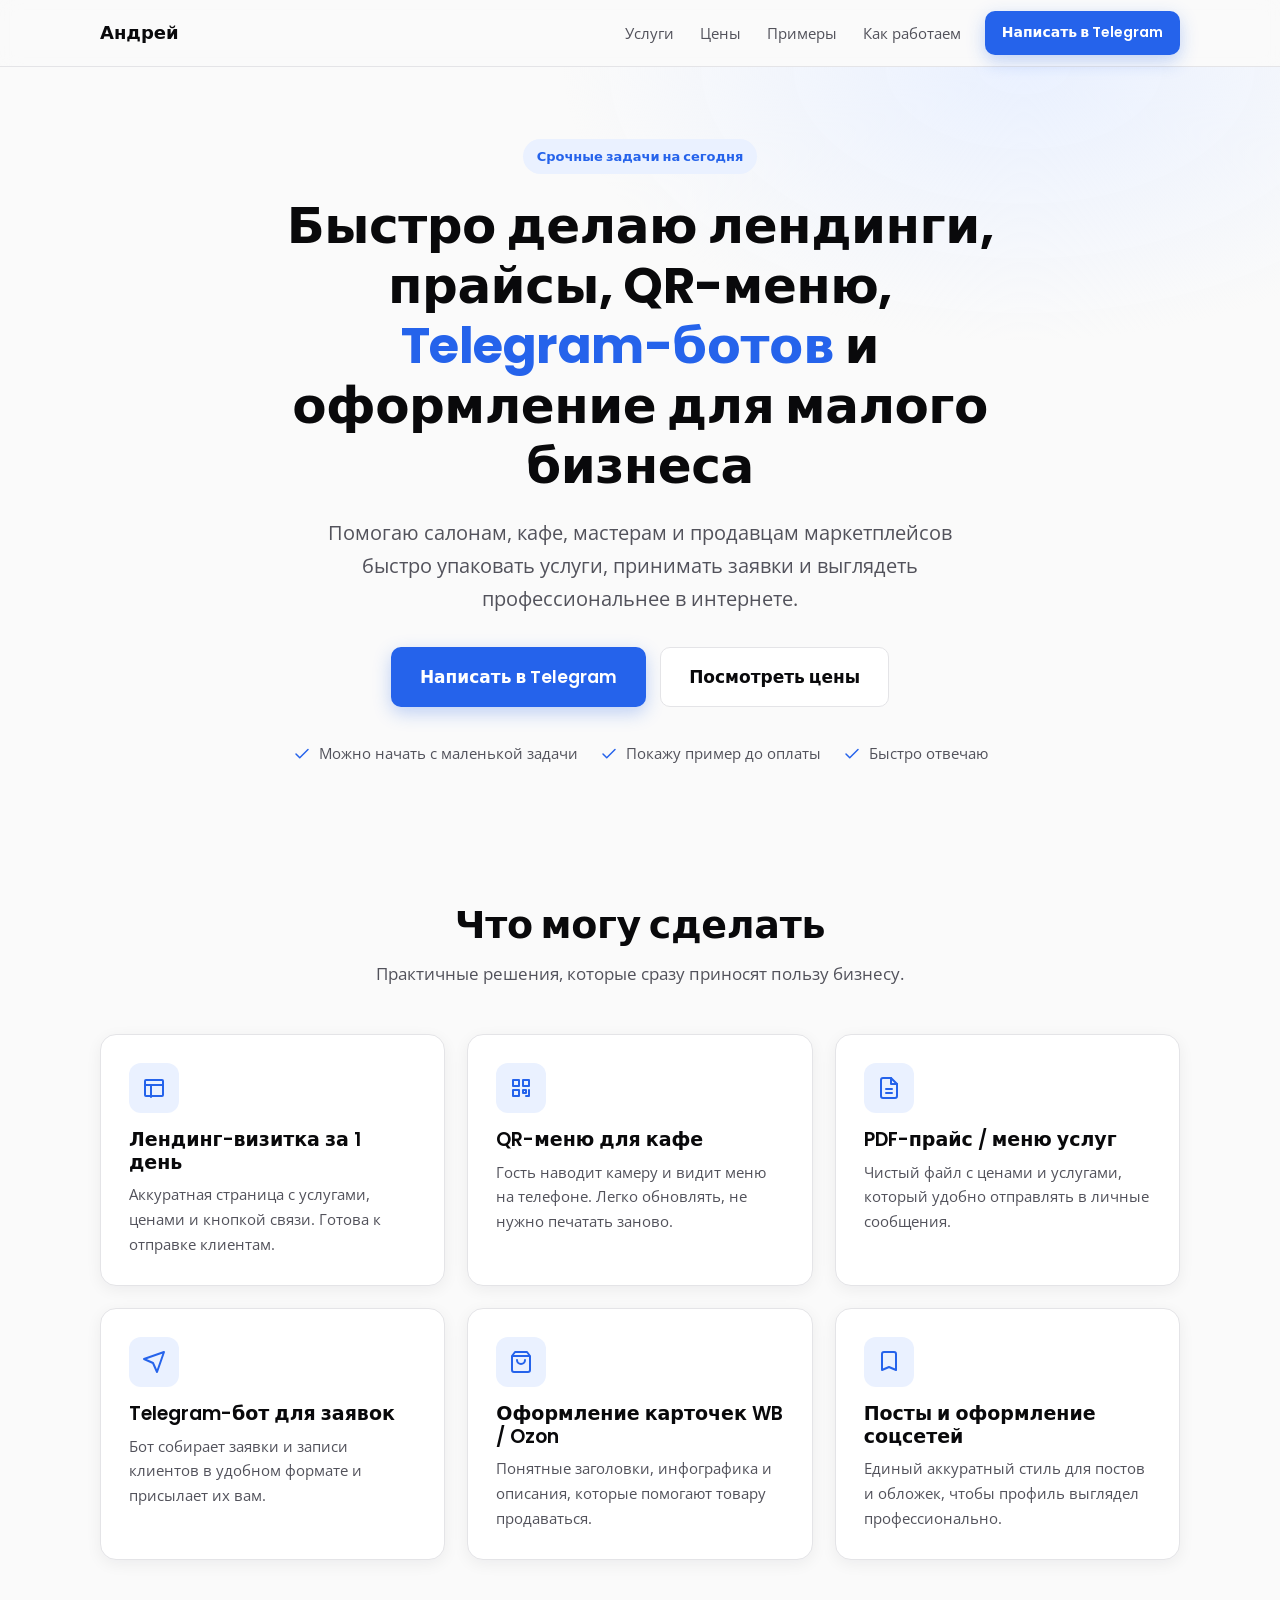
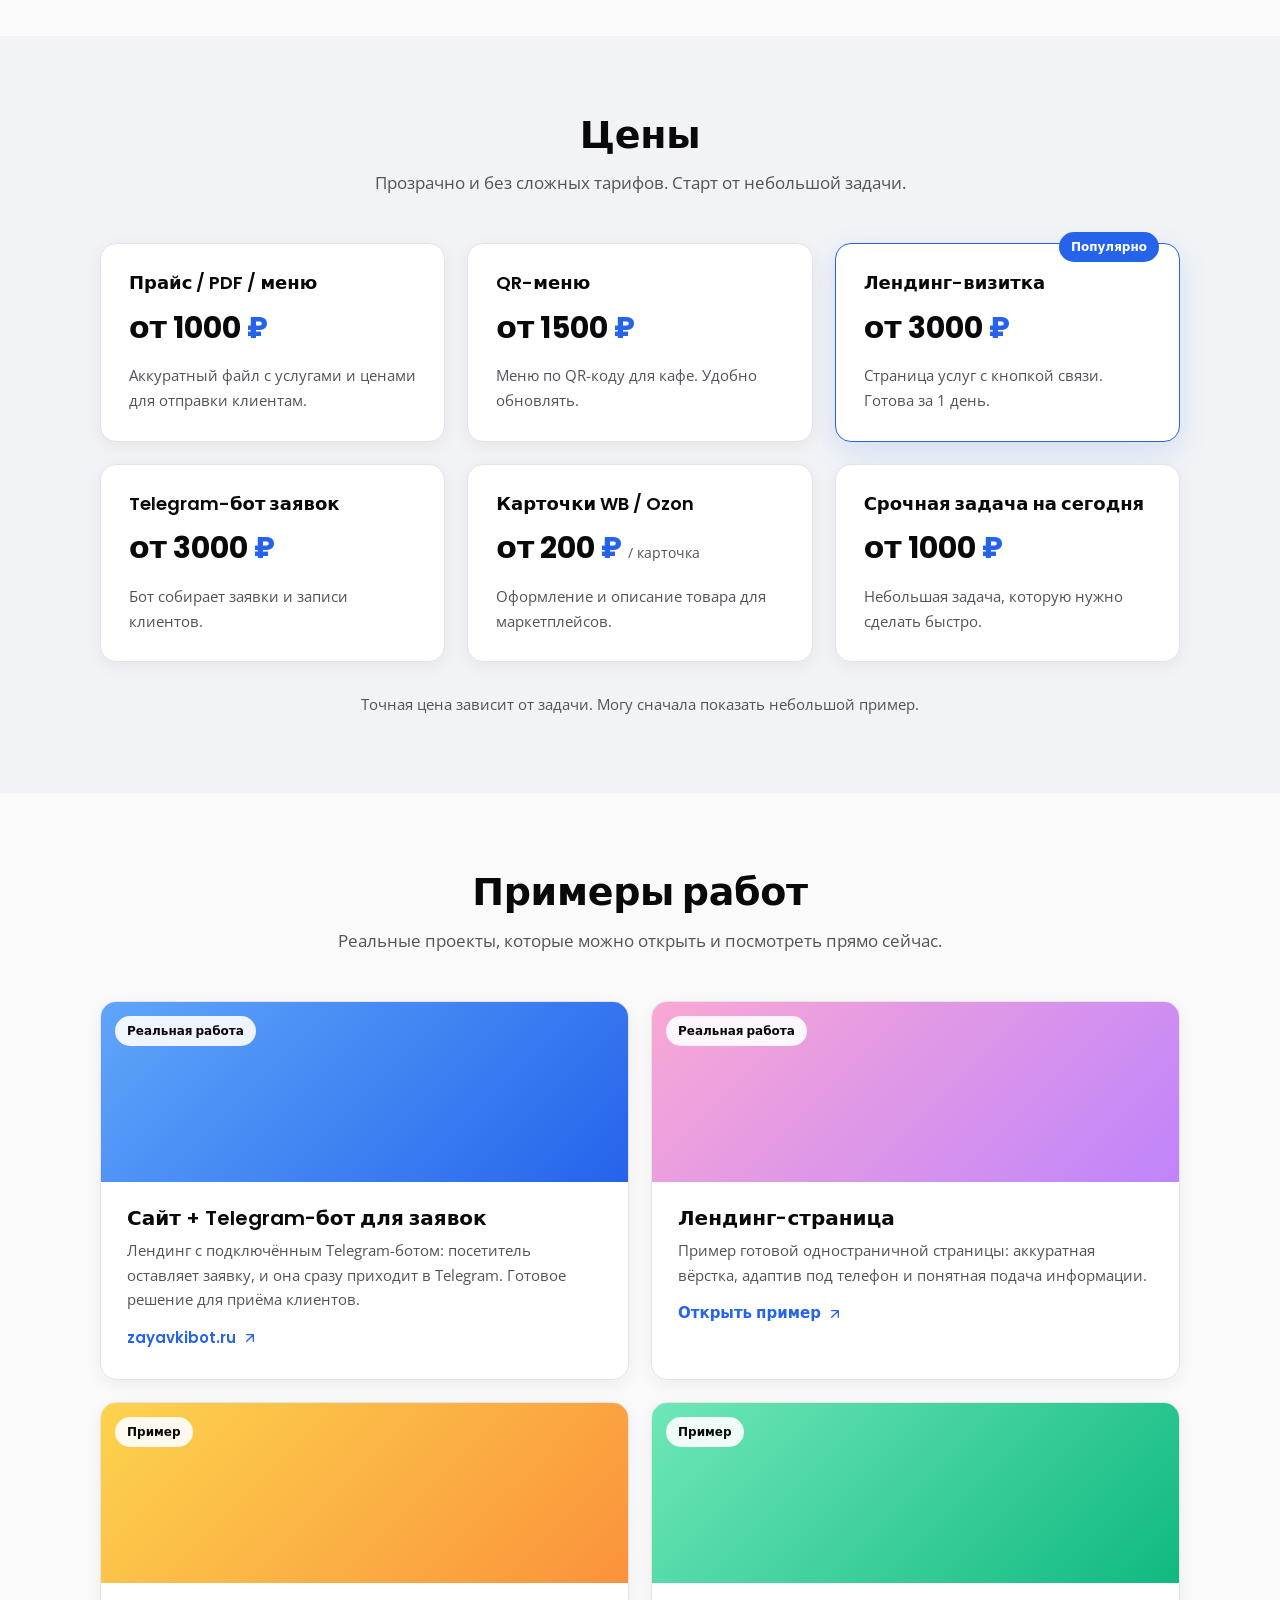
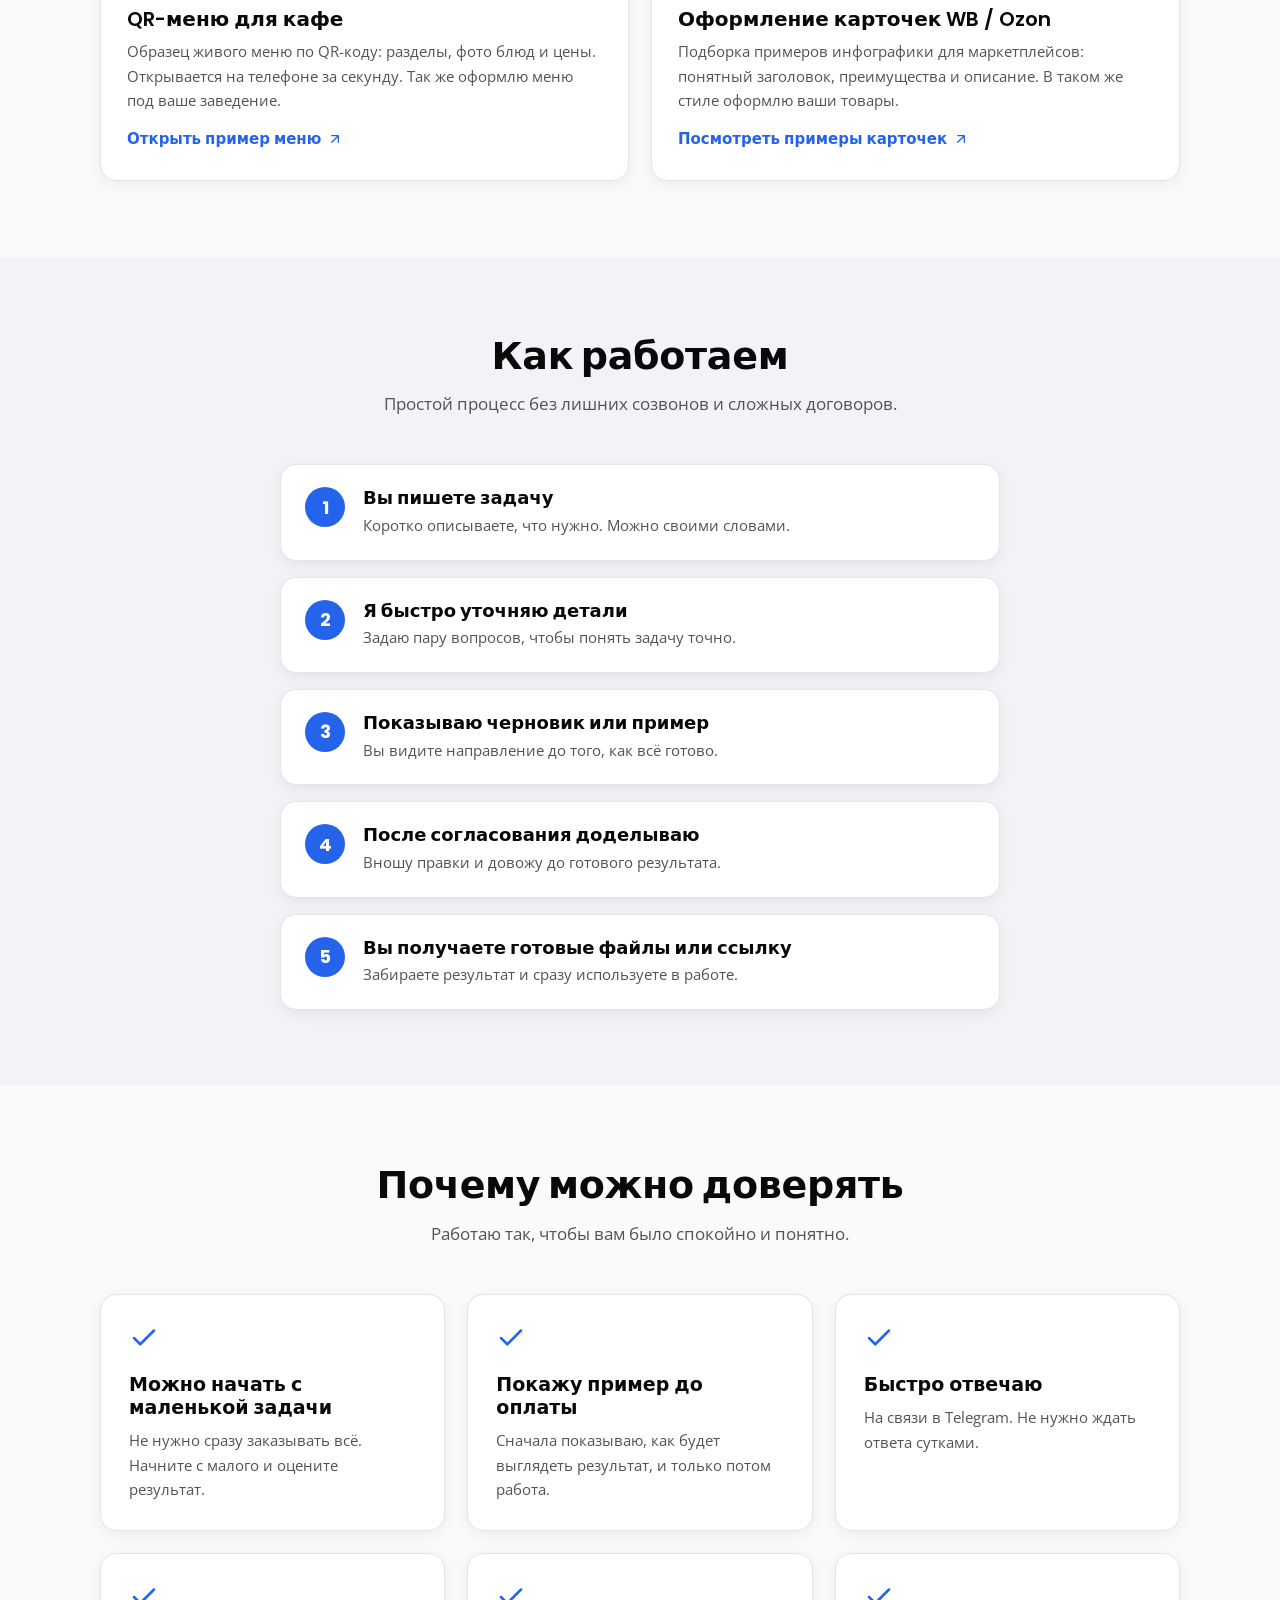
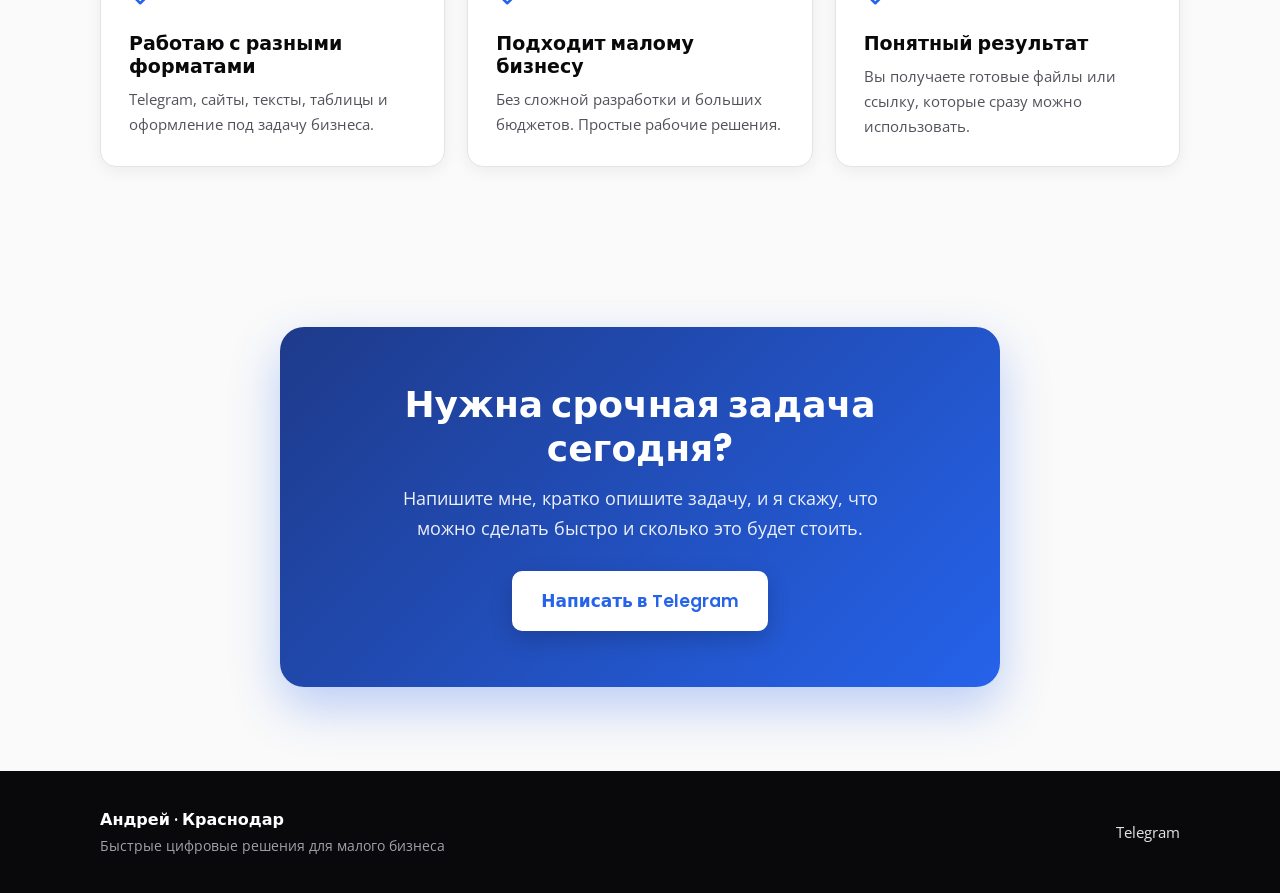
==== commit e027936d: "Add files via upload" ====
--- a/index.html
+++ b/index.html
@@ -252,27 +252,35 @@
             </div>
           </a>
 
-          <!-- ДЕМО-КЕЙС: концепт для кафе -->
-          <article class="card case-card reveal">
+          <!-- ПРИМЕР QR-МЕНЮ: живое демо-меню, можно открыть и потыкать -->
+          <a class="card case-card reveal" href="https://foodeon.com/venue/demo-menu/" target="_blank" rel="noopener">
             <div class="case-thumb thumb-cafe" aria-hidden="true">
-              <span class="case-chip">Демо</span>
+              <span class="case-chip">Пример</span>
             </div>
             <div class="case-body">
               <h3>QR-меню для кафе</h3>
-              <p>Меню по QR-коду с разделами, фото блюд и ценами. Открывается на телефоне за секунду, обновляется без перепечатки.</p>
-            </div>
-          </article>
-
-          <!-- ДЕМО-КЕЙС: концепт оформления карточки товара -->
-          <article class="card case-card reveal">
+              <p>Образец живого меню по QR-коду: разделы, фото блюд и цены. Открывается на телефоне за секунду. Так же оформлю меню под ваше заведение.</p>
+              <span class="case-link">
+                Открыть пример меню
+                <svg viewBox="0 0 24 24" aria-hidden="true"><path d="M7 17 17 7M7 7h10v10"/></svg>
+              </span>
+            </div>
+          </a>
+
+          <!-- ПРИМЕР КАРТОЧЕК ТОВАРА: подборка инфографики для WB/Ozon -->
+          <a class="card case-card reveal" href="https://lemon.online/blog/infografika-dlya-kartochek-marketplejsov-wildberries-i-ozon/" target="_blank" rel="noopener">
             <div class="case-thumb thumb-card" aria-hidden="true">
-              <span class="case-chip">Демо</span>
+              <span class="case-chip">Пример</span>
             </div>
             <div class="case-body">
-              <h3>Оформление карточки товара</h3>
-              <p>Понятный заголовок, инфографика с преимуществами и описание под маркетплейс. Товар выглядит надёжнее.</p>
-            </div>
-          </article>
+              <h3>Оформление карточек WB / Ozon</h3>
+              <p>Подборка примеров инфографики для маркетплейсов: понятный заголовок, преимущества и описание. В таком же стиле оформлю ваши товары.</p>
+              <span class="case-link">
+                Посмотреть примеры карточек
+                <svg viewBox="0 0 24 24" aria-hidden="true"><path d="M7 17 17 7M7 7h10v10"/></svg>
+              </span>
+            </div>
+          </a>
         </div>
       </div>
     </section>
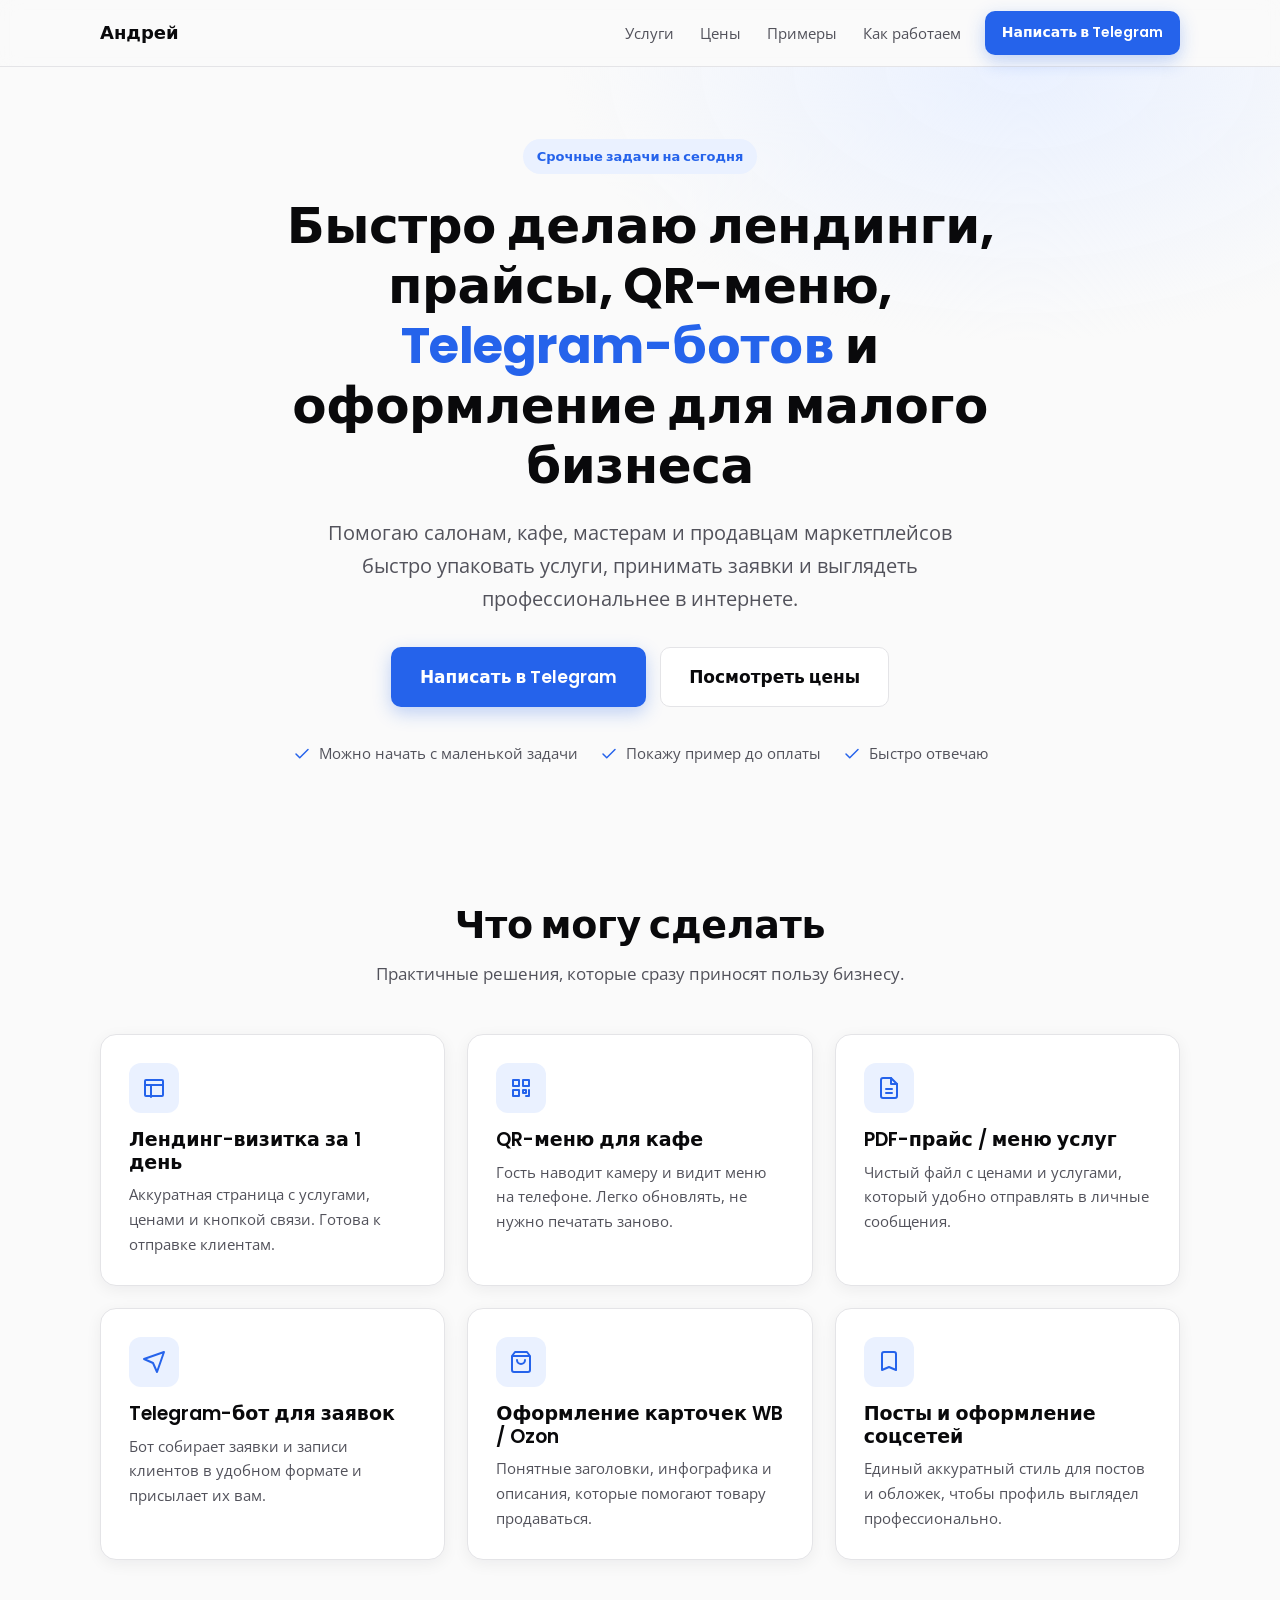
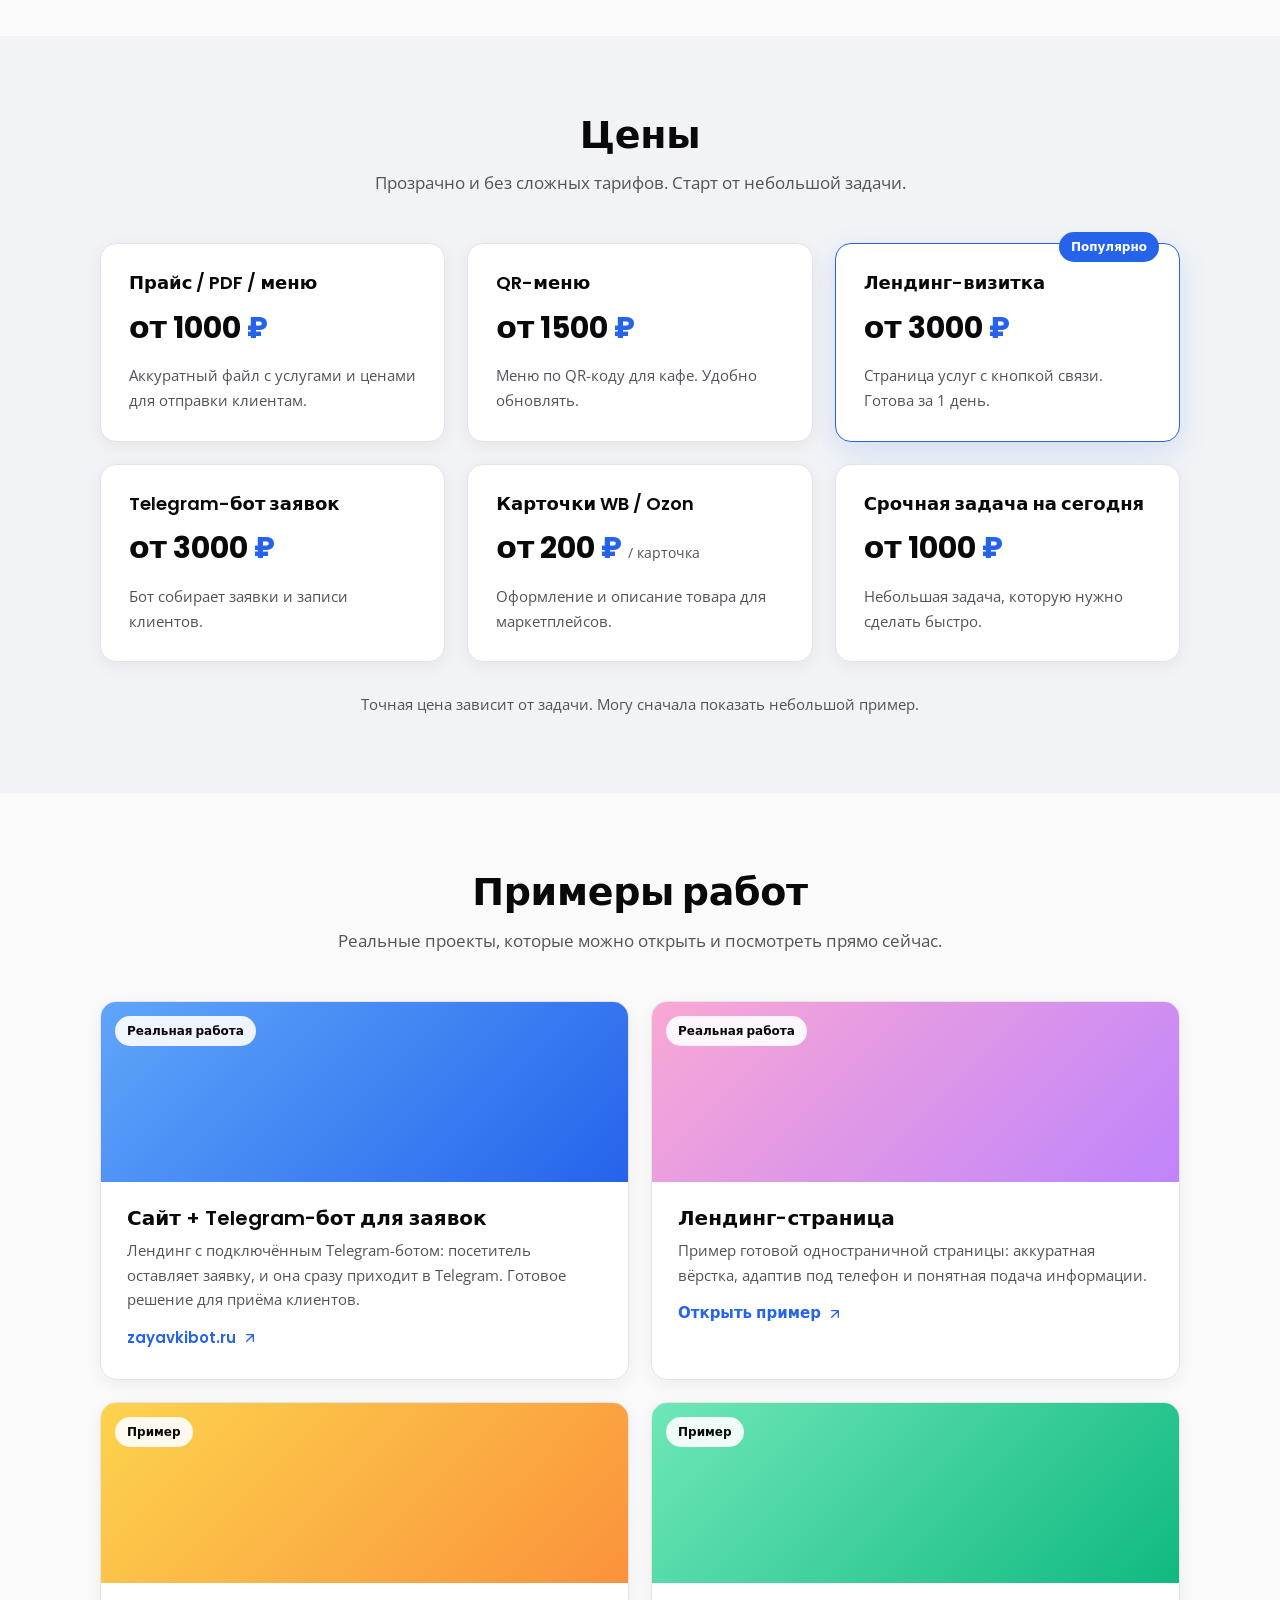
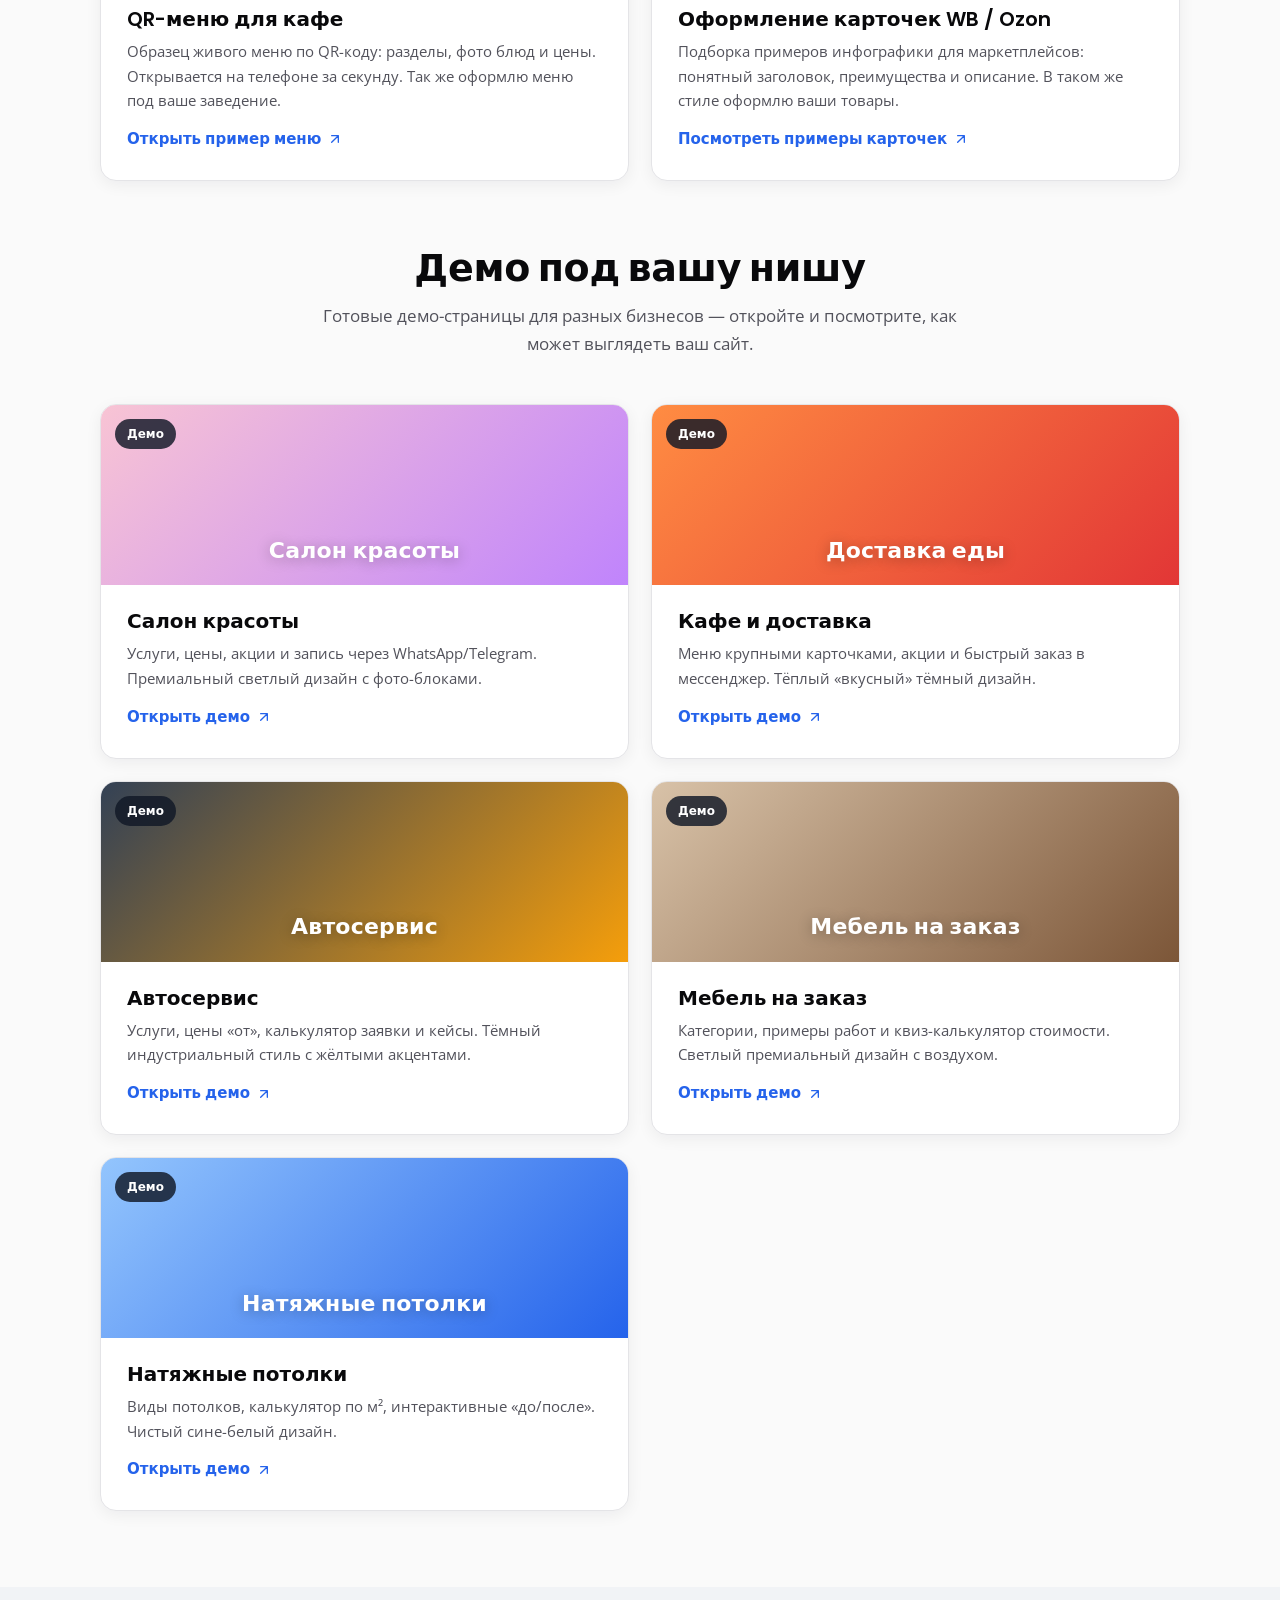
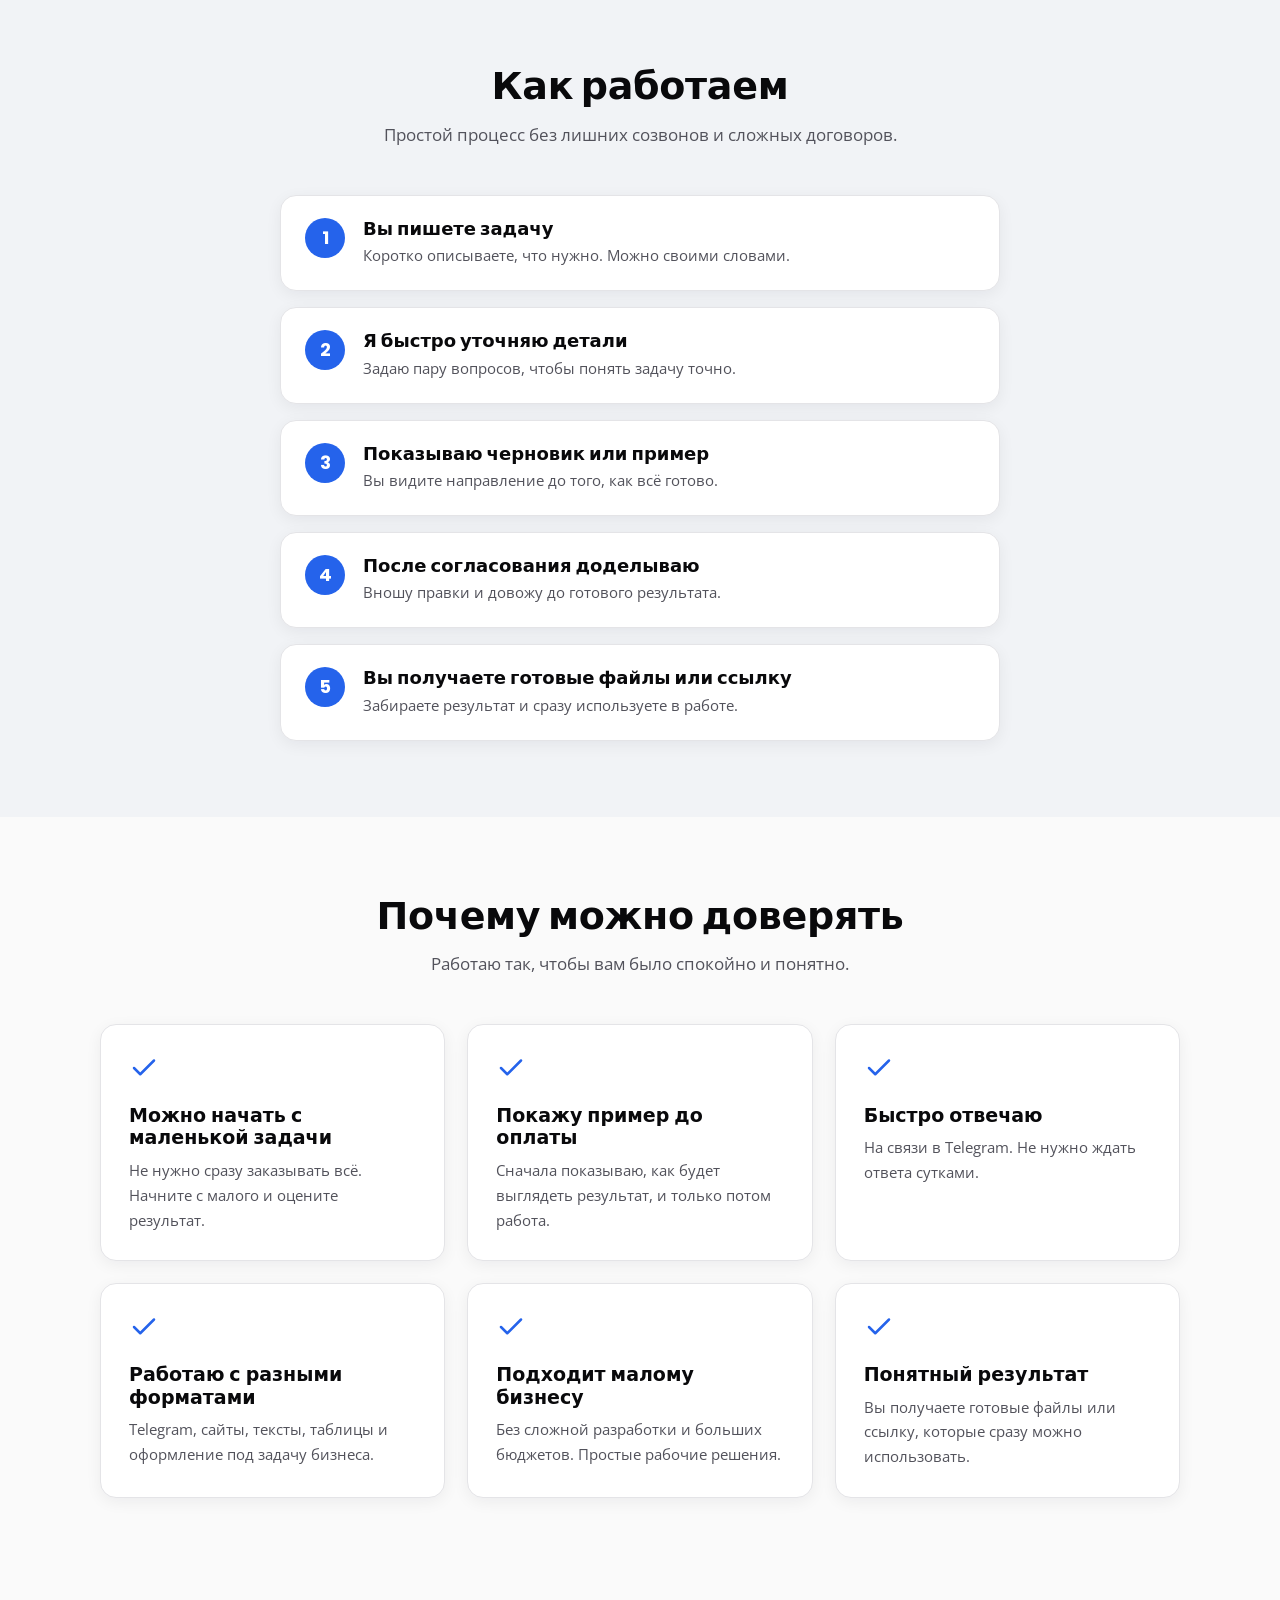
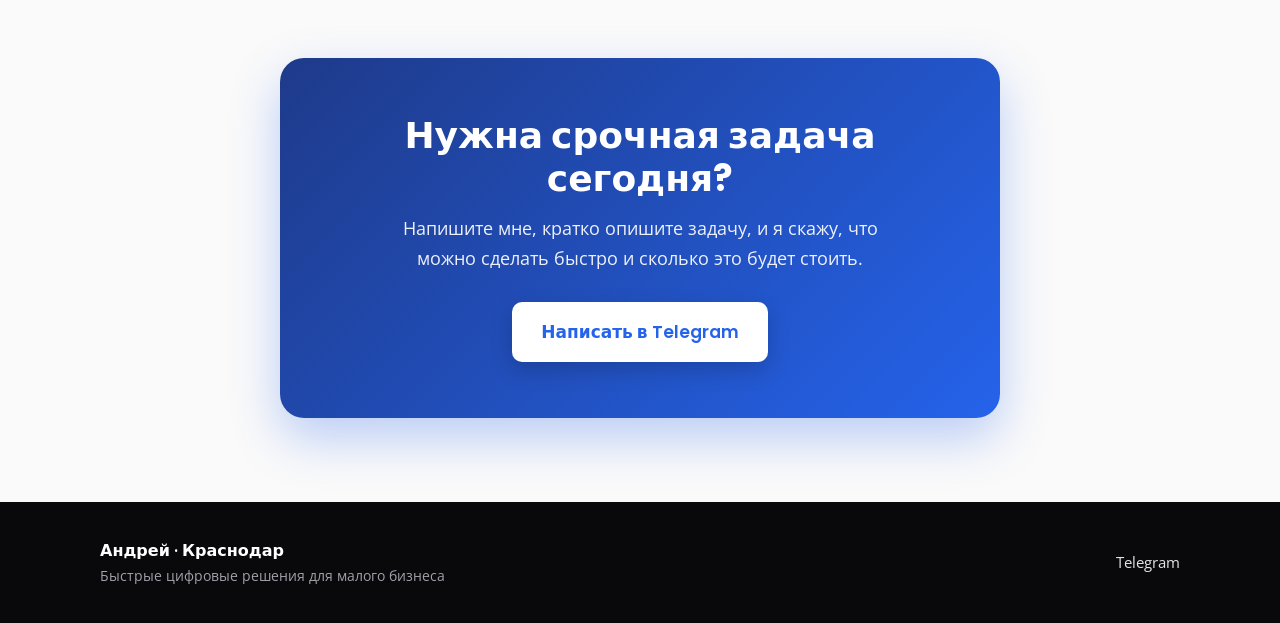
==== commit 1f7fd552: "Add files via upload" ====
--- a/index.html
+++ b/index.html
@@ -279,6 +279,83 @@
                 Посмотреть примеры карточек
                 <svg viewBox="0 0 24 24" aria-hidden="true"><path d="M7 17 17 7M7 7h10v10"/></svg>
               </span>
+            </div>
+          </a>
+        </div>
+
+        <!-- =========================================================== -->
+        <!-- ДЕМО-САЙТЫ: локальные демо-лендинги (папки рядом с сайтом)   -->
+        <!--   Чтобы добавить/убрать демо — копируйте карточку <a> ниже.  -->
+        <!--   href ведёт в соседнюю папку с index.html этого демо.       -->
+        <!-- =========================================================== -->
+        <div class="section-head" style="margin-top:64px">
+          <h2 class="section-title">Демо под вашу нишу</h2>
+          <p class="section-lead">Готовые демо-страницы для разных бизнесов — откройте и посмотрите, как может выглядеть ваш сайт.</p>
+        </div>
+
+        <div class="grid grid-2">
+          <!-- Демо: салон красоты -->
+          <a class="card case-card reveal" href="beauty-demo/index.html">
+            <div class="case-thumb thumb-beauty" aria-hidden="true">
+              <span class="case-chip case-chip-demo">Демо</span>
+              <span class="thumb-name">Салон красоты</span>
+            </div>
+            <div class="case-body">
+              <h3>Салон красоты</h3>
+              <p>Услуги, цены, акции и запись через WhatsApp/Telegram. Премиальный светлый дизайн с фото-блоками.</p>
+              <span class="case-link">Открыть демо <svg viewBox="0 0 24 24" aria-hidden="true"><path d="M7 17 17 7M7 7h10v10"/></svg></span>
+            </div>
+          </a>
+
+          <!-- Демо: доставка еды -->
+          <a class="card case-card reveal" href="food-demo/index.html">
+            <div class="case-thumb thumb-food" aria-hidden="true">
+              <span class="case-chip case-chip-demo">Демо</span>
+              <span class="thumb-name">Доставка еды</span>
+            </div>
+            <div class="case-body">
+              <h3>Кафе и доставка</h3>
+              <p>Меню крупными карточками, акции и быстрый заказ в мессенджер. Тёплый «вкусный» тёмный дизайн.</p>
+              <span class="case-link">Открыть демо <svg viewBox="0 0 24 24" aria-hidden="true"><path d="M7 17 17 7M7 7h10v10"/></svg></span>
+            </div>
+          </a>
+
+          <!-- Демо: автосервис -->
+          <a class="card case-card reveal" href="auto-service-demo/index.html">
+            <div class="case-thumb thumb-auto" aria-hidden="true">
+              <span class="case-chip case-chip-demo">Демо</span>
+              <span class="thumb-name">Автосервис</span>
+            </div>
+            <div class="case-body">
+              <h3>Автосервис</h3>
+              <p>Услуги, цены «от», калькулятор заявки и кейсы. Тёмный индустриальный стиль с жёлтыми акцентами.</p>
+              <span class="case-link">Открыть демо <svg viewBox="0 0 24 24" aria-hidden="true"><path d="M7 17 17 7M7 7h10v10"/></svg></span>
+            </div>
+          </a>
+
+          <!-- Демо: мебель на заказ -->
+          <a class="card case-card reveal" href="furniture-demo/index.html">
+            <div class="case-thumb thumb-wood" aria-hidden="true">
+              <span class="case-chip case-chip-demo">Демо</span>
+              <span class="thumb-name">Мебель на заказ</span>
+            </div>
+            <div class="case-body">
+              <h3>Мебель на заказ</h3>
+              <p>Категории, примеры работ и квиз-калькулятор стоимости. Светлый премиальный дизайн с воздухом.</p>
+              <span class="case-link">Открыть демо <svg viewBox="0 0 24 24" aria-hidden="true"><path d="M7 17 17 7M7 7h10v10"/></svg></span>
+            </div>
+          </a>
+
+          <!-- Демо: натяжные потолки -->
+          <a class="card case-card reveal" href="ceilings-demo/index.html">
+            <div class="case-thumb thumb-ceiling" aria-hidden="true">
+              <span class="case-chip case-chip-demo">Демо</span>
+              <span class="thumb-name">Натяжные потолки</span>
+            </div>
+            <div class="case-body">
+              <h3>Натяжные потолки</h3>
+              <p>Виды потолков, калькулятор по м², интерактивные «до/после». Чистый сине-белый дизайн.</p>
+              <span class="case-link">Открыть демо <svg viewBox="0 0 24 24" aria-hidden="true"><path d="M7 17 17 7M7 7h10v10"/></svg></span>
             </div>
           </a>
         </div>
--- a/styles.css
+++ b/styles.css
@@ -456,6 +456,30 @@
 .thumb-bot   { background: linear-gradient(135deg, #60a5fa, #2563eb); }
 .thumb-card  { background: linear-gradient(135deg, #6ee7b7, #10b981); }
 
+/* Градиенты демо-лендингов (локальные демо в папке /calkit) */
+.thumb-beauty   { background: linear-gradient(135deg, #f8c4d4, #c084fc); }
+.thumb-food     { background: linear-gradient(135deg, #ff8c42, #e23636); }
+.thumb-auto     { background: linear-gradient(135deg, #334155, #f59e0b); }
+.thumb-wood     { background: linear-gradient(135deg, #d8c2a8, #7c5638); }
+.thumb-ceiling  { background: linear-gradient(135deg, #93c5fd, #2563eb); }
+
+/* Крупная подпись-ниша поверх превью демо */
+.thumb-name {
+  position: absolute;
+  left: 0; right: 0; bottom: 16px;
+  text-align: center;
+  font-family: var(--font-head);
+  font-weight: 700;
+  font-size: 22px;
+  color: #fff;
+  text-shadow: 0 2px 14px rgba(0, 0, 0, .28);
+  letter-spacing: .2px;
+}
+.case-chip-demo {
+  background: rgba(17, 24, 39, .82);
+  color: #fff;
+}
+
 .case-body { padding: 24px 26px 28px; }
 .case-body h3 {
   font-size: 20px;
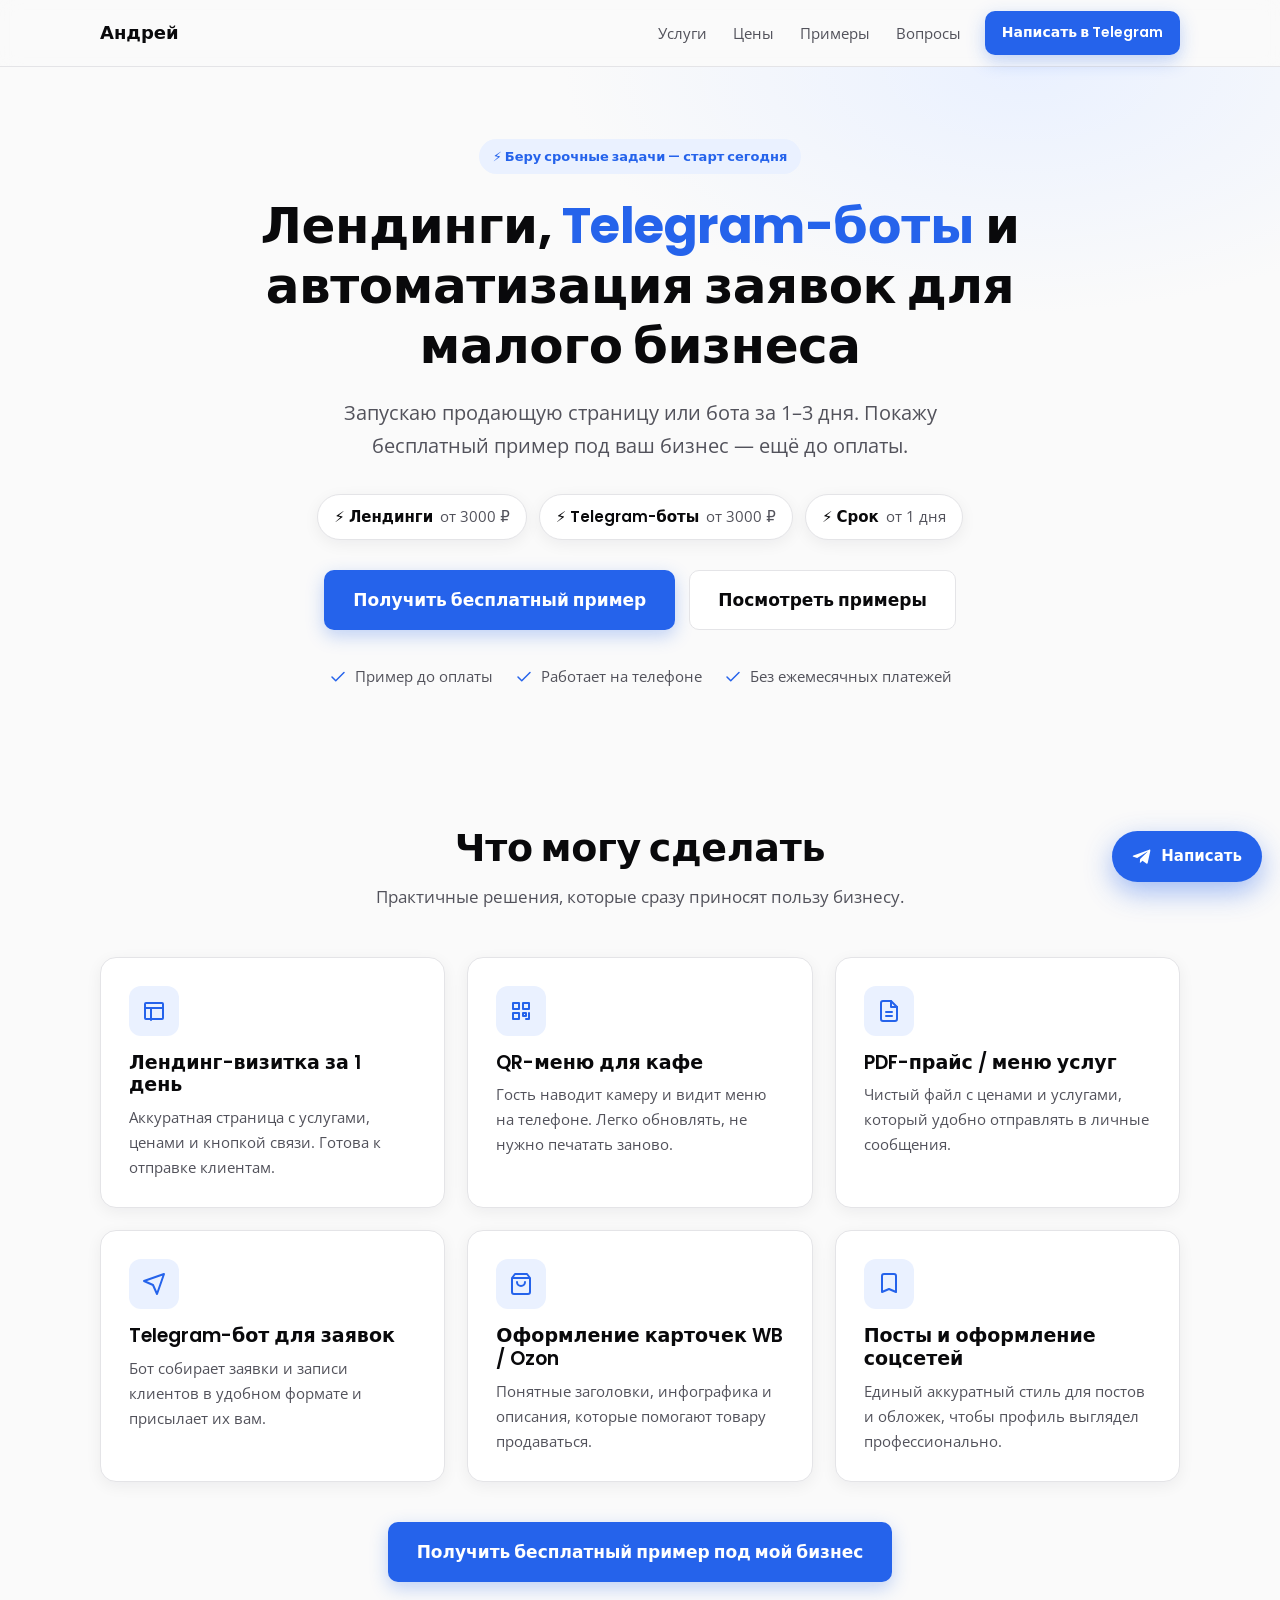
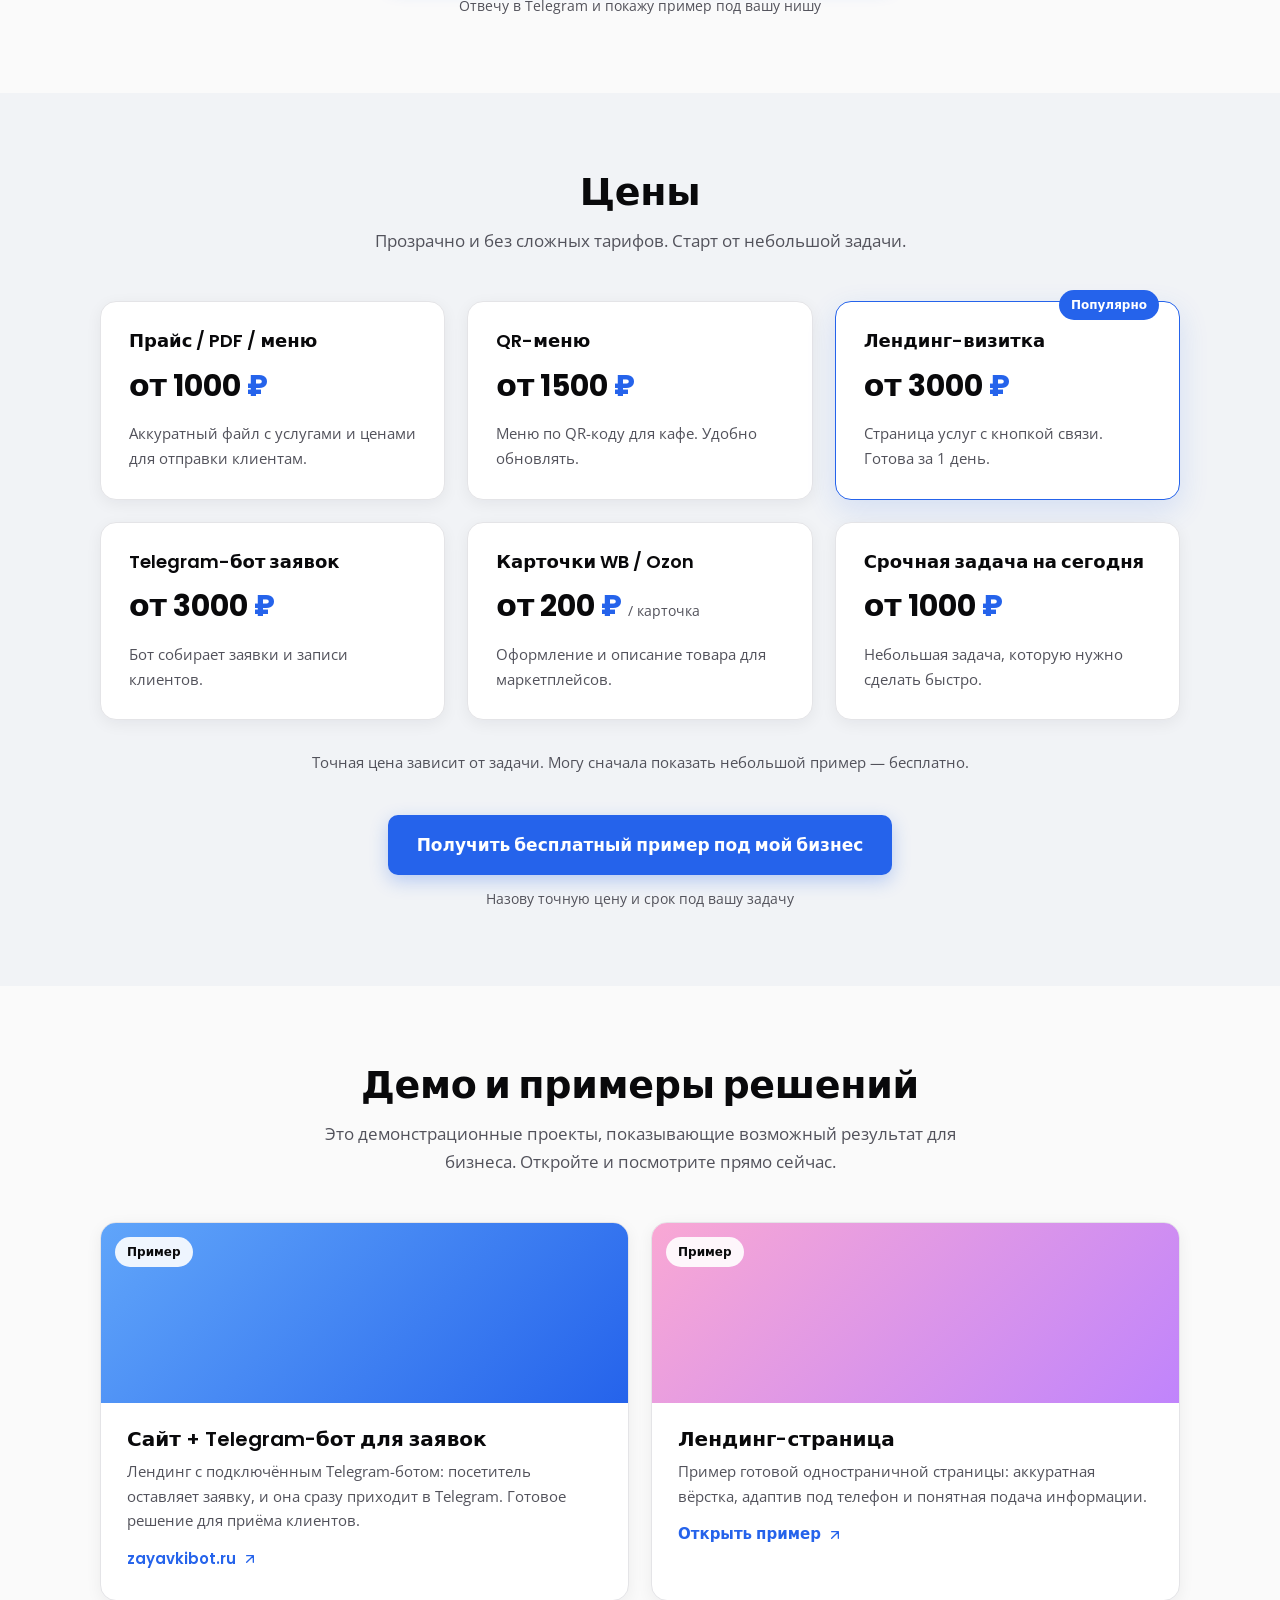
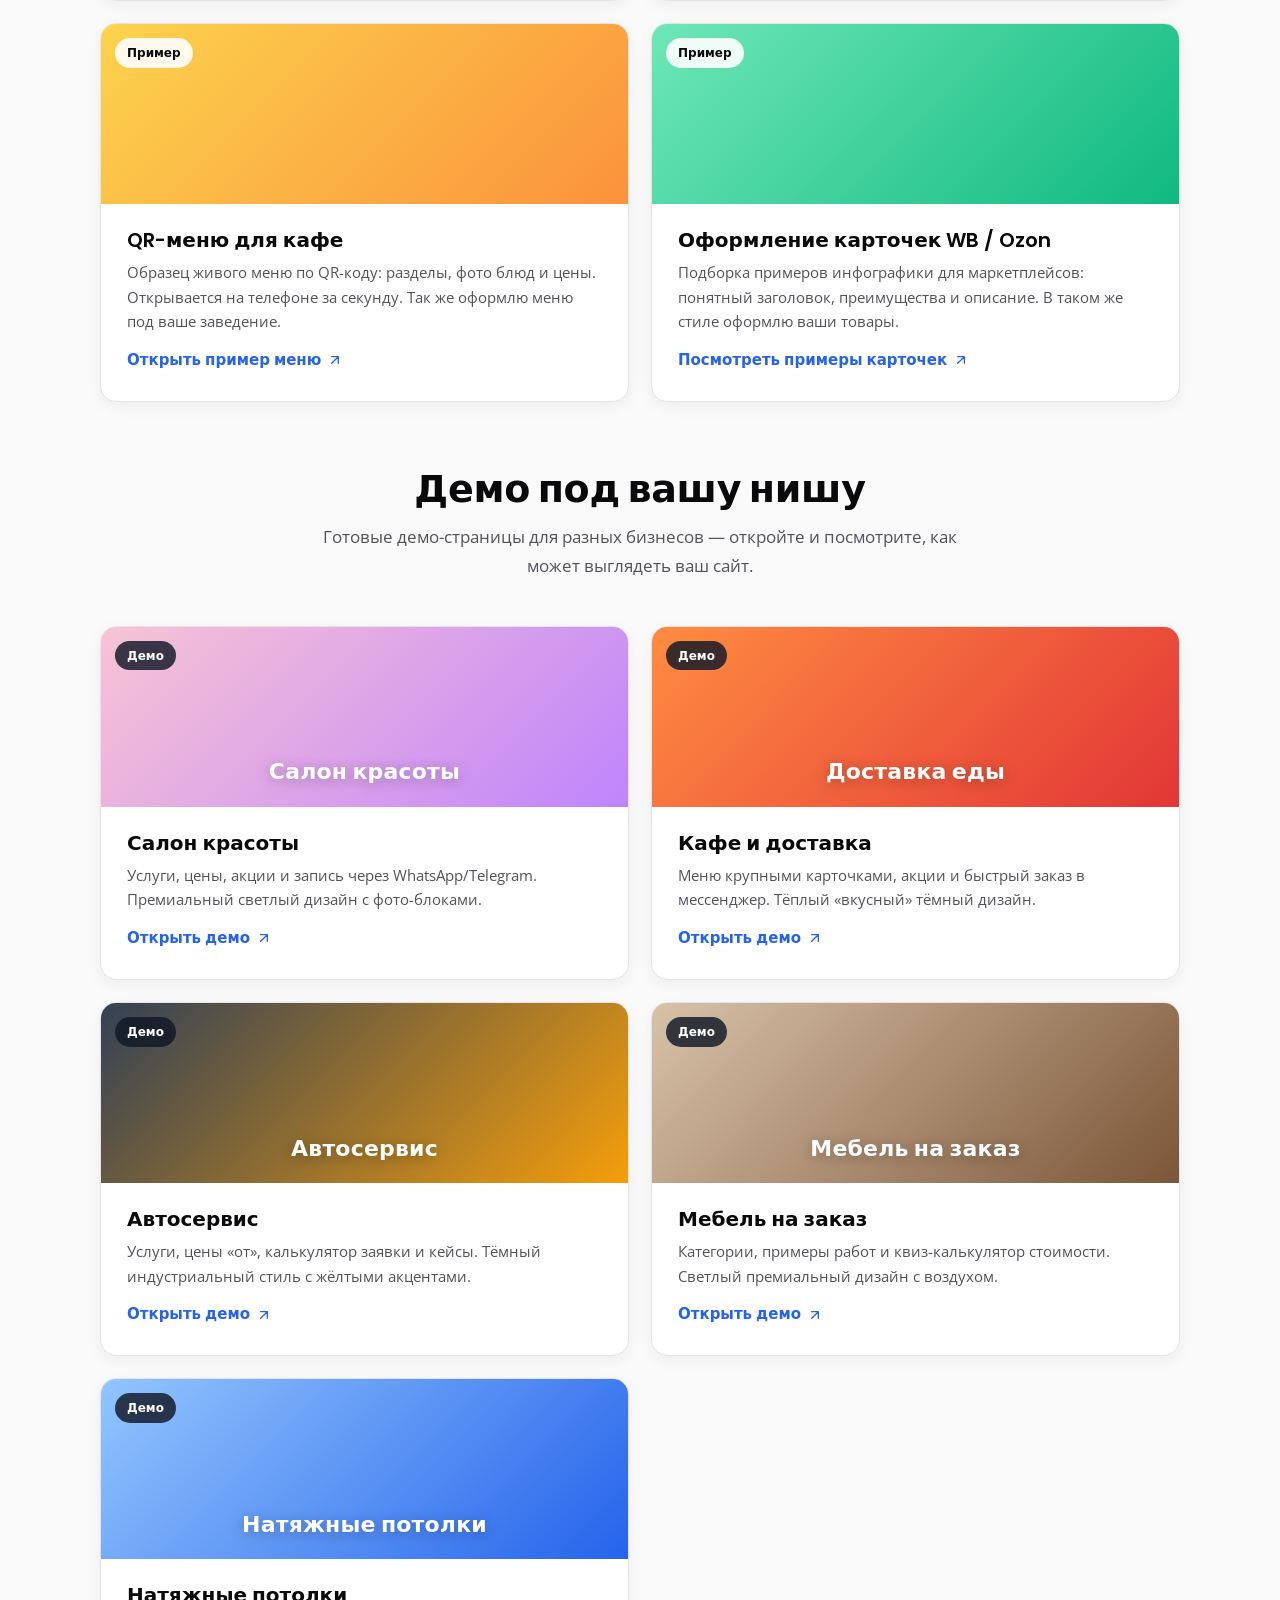
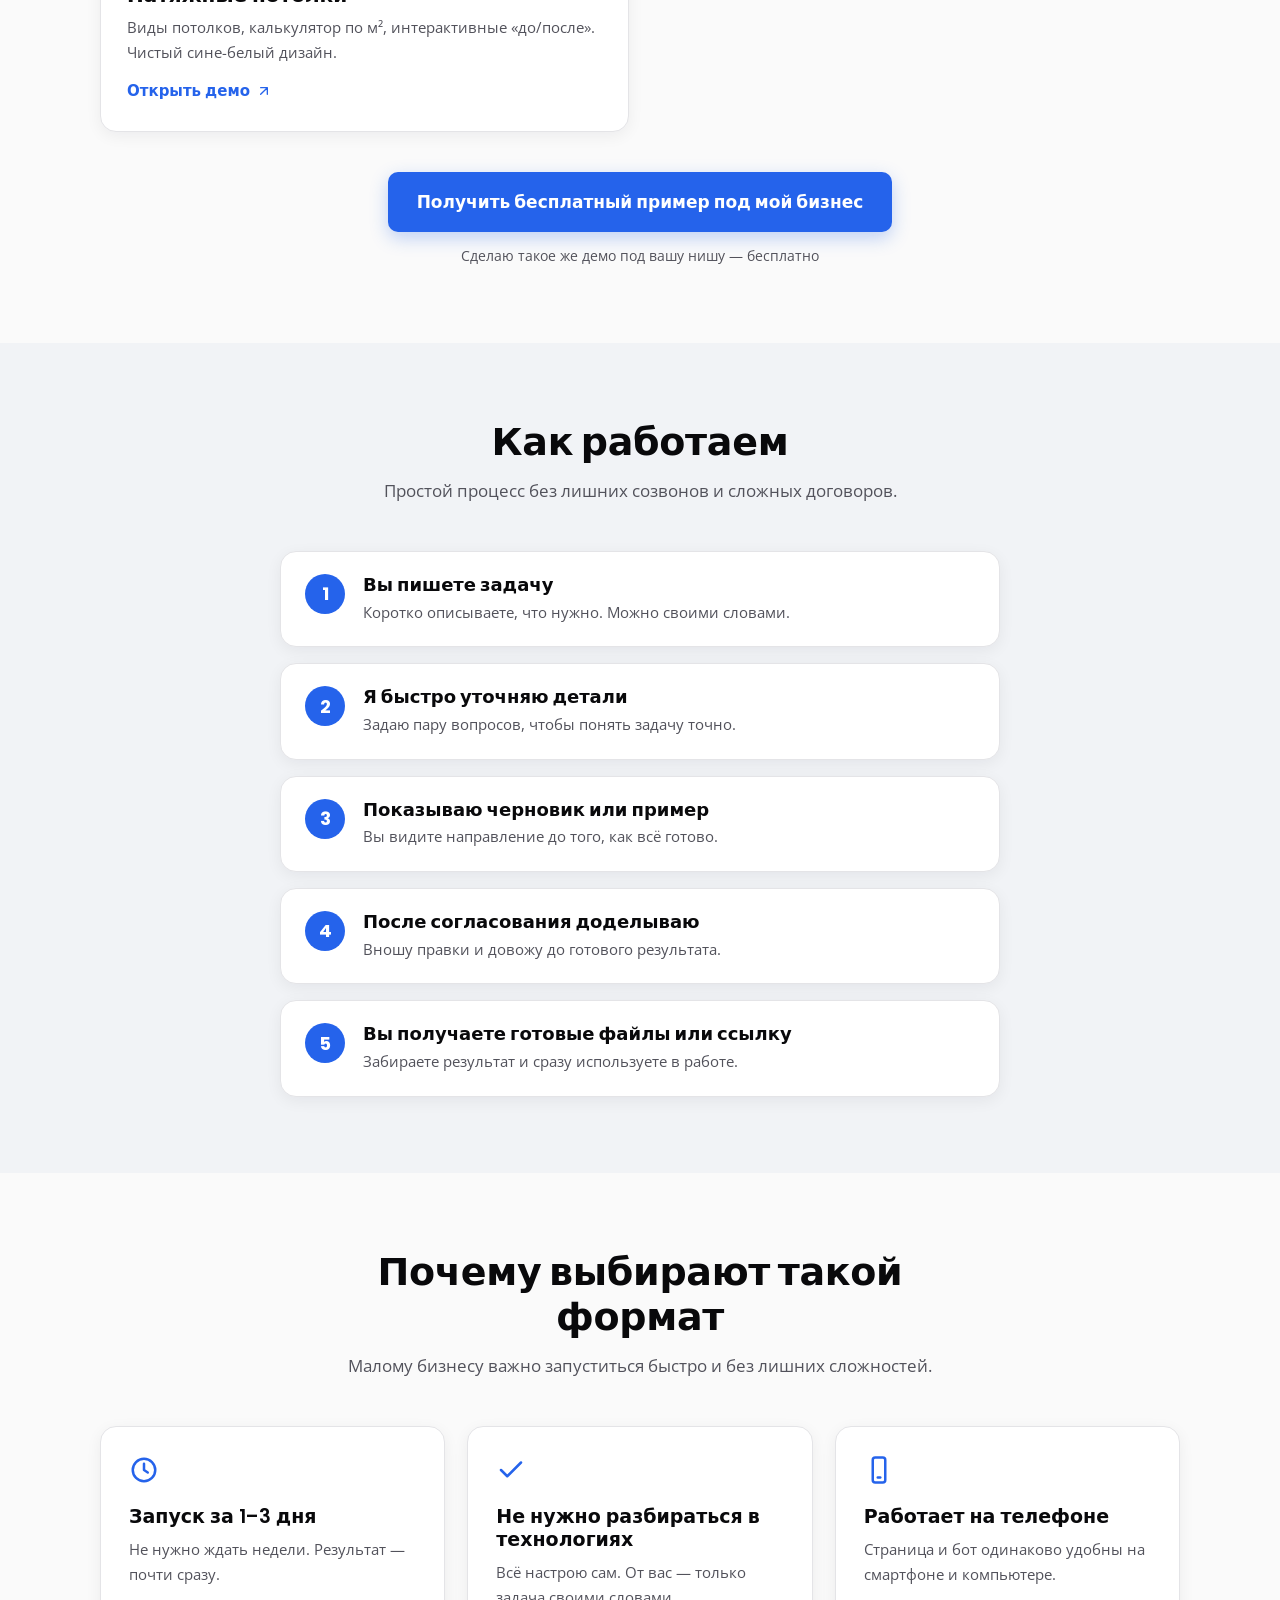
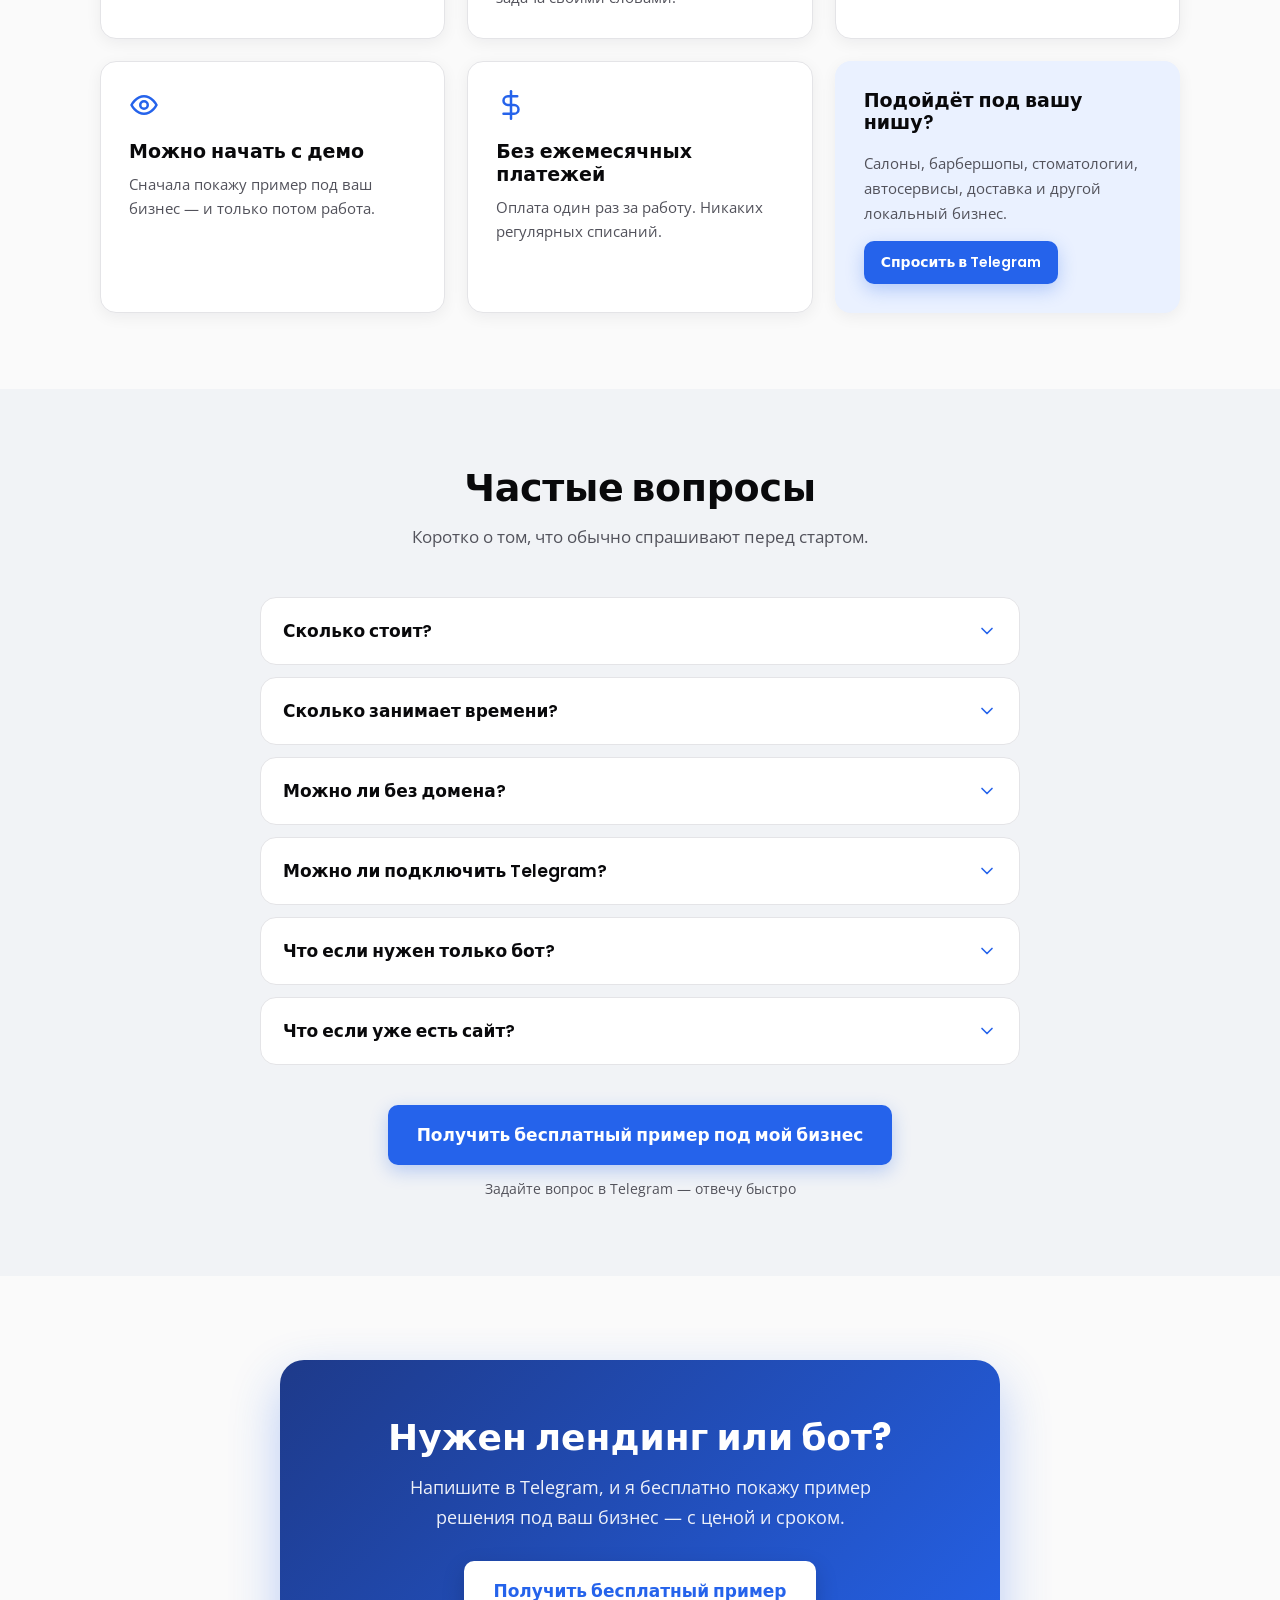
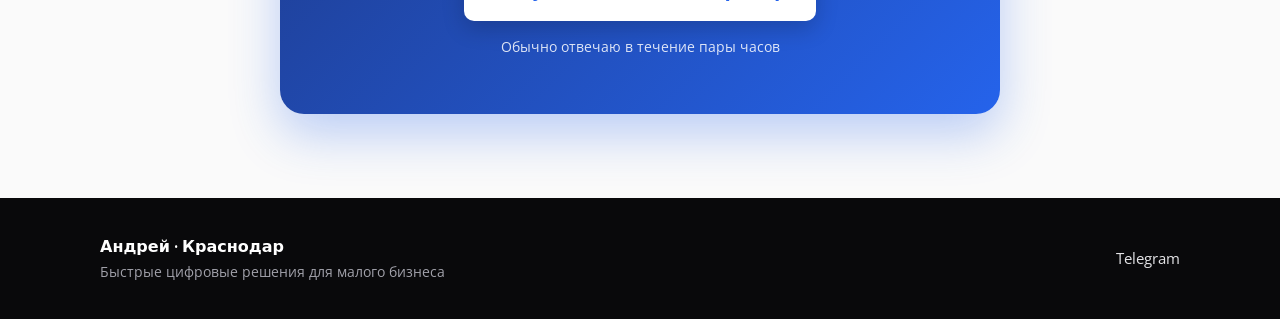
==== commit 3f8fd738: "Add files via upload" ====
--- a/index.html
+++ b/index.html
@@ -8,8 +8,24 @@
   <!-- SEO / превью при отправке ссылки в мессенджеры                -->
   <!-- Замените текст под себя при необходимости                     -->
   <!-- ============================================================= -->
-  <title>Быстрые цифровые решения для малого бизнеса</title>
-  <meta name="description" content="Быстро делаю лендинги, прайсы, QR-меню, Telegram-ботов и оформление для салонов, кафе, мастеров и продавцов маркетплейсов." />
+  <title>Лендинги, Telegram-боты и автоматизация для бизнеса — от 3000 ₽, запуск за 1–3 дня</title>
+  <meta name="description" content="Делаю лендинги и Telegram-боты для приёма заявок, QR-меню и автоматизацию для малого бизнеса. От 3000 ₽, запуск за 1–3 дня. Покажу бесплатный пример под ваш бизнес до оплаты." />
+  <meta name="theme-color" content="#2563eb" />
+  <link rel="canonical" href="https://calkit.ru/" />
+
+  <!-- Open Graph / Twitter (превью при отправке ссылки) -->
+  <meta property="og:type" content="website" />
+  <meta property="og:url" content="https://calkit.ru/" />
+  <meta property="og:title" content="Лендинги, Telegram-боты и автоматизация для бизнеса — от 3000 ₽" />
+  <meta property="og:description" content="Запуск за 1–3 дня. Покажу бесплатный пример под ваш бизнес до оплаты." />
+  <meta property="og:image" content="assets/og-calkit.svg" />
+  <meta name="twitter:card" content="summary_large_image" />
+  <meta name="twitter:title" content="Лендинги, Telegram-боты и автоматизация для бизнеса — от 3000 ₽" />
+  <meta name="twitter:description" content="Запуск за 1–3 дня. Бесплатный пример под ваш бизнес до оплаты." />
+  <meta name="twitter:image" content="assets/og-calkit.svg" />
+
+  <!-- favicon (встроенный, отдельный файл не нужен) -->
+  <link rel="icon" href="data:image/svg+xml,%3Csvg xmlns='http://www.w3.org/2000/svg' viewBox='0 0 32 32'%3E%3Crect width='32' height='32' rx='7' fill='%232563eb'/%3E%3Ctext x='16' y='22' font-size='17' text-anchor='middle' fill='white' font-family='Arial' font-weight='bold'%3EC%3C/text%3E%3C/svg%3E" />
 
   <!-- Шрифты Google Fonts (Poppins + Open Sans) -->
   <link rel="preconnect" href="https://fonts.googleapis.com" />
@@ -32,7 +48,7 @@
         <a href="#services">Услуги</a>
         <a href="#pricing">Цены</a>
         <a href="#cases">Примеры</a>
-        <a href="#process">Как работаем</a>
+        <a href="#faq">Вопросы</a>
       </nav>
 
       <!-- data-telegram: замените ссылку на свой Telegram -->
@@ -49,43 +65,48 @@
     <!-- =============================================================== -->
     <section id="hero" class="hero">
       <div class="container hero-inner">
-        <span class="badge reveal">Срочные задачи на сегодня</span>
+        <span class="badge reveal">⚡ Беру срочные задачи — старт сегодня</span>
 
         <h1 class="hero-title reveal">
-          Быстро делаю лендинги, прайсы, QR-меню,
-          <span class="accent-text">Telegram-ботов</span>
-          и оформление для малого бизнеса
+          Лендинги, <span class="accent-text">Telegram-боты</span>
+          и автоматизация заявок для малого бизнеса
         </h1>
 
         <p class="hero-subtitle reveal">
-          Помогаю салонам, кафе, мастерам и продавцам маркетплейсов быстро
-          упаковать услуги, принимать заявки и выглядеть профессиональнее
-          в интернете.
+          Запускаю продающую страницу или бота за 1–3 дня. Покажу
+          бесплатный пример под ваш бизнес — ещё до оплаты.
         </p>
 
+        <!-- Оффер в 3 секунды: что, сколько стоит, сколько времени -->
+        <ul class="hero-offers reveal">
+          <li><b>⚡ Лендинги</b><span>от 3000 ₽</span></li>
+          <li><b>⚡ Telegram-боты</b><span>от 3000 ₽</span></li>
+          <li><b>⚡ Срок</b><span>от 1 дня</span></li>
+        </ul>
+
         <div class="hero-actions reveal">
-          <!-- data-telegram: замените ссылку на свой Telegram -->
+          <!-- ГЛАВНЫЙ CTA: бесплатный пример → Telegram -->
           <a href="https://t.me/r1mans" data-telegram class="btn btn-accent btn-lg">
-            Написать в Telegram
-          </a>
-          <!-- Плавная прокрутка к ценам через JS -->
-          <a href="#pricing" class="btn btn-ghost btn-lg js-scroll">
-            Посмотреть цены
+            Получить бесплатный пример
+          </a>
+          <!-- Плавная прокрутка к примерам через JS -->
+          <a href="#cases" class="btn btn-ghost btn-lg js-scroll">
+            Посмотреть примеры
           </a>
         </div>
 
         <ul class="hero-points reveal">
           <li>
             <svg class="ico" viewBox="0 0 24 24" aria-hidden="true"><path d="M20 6 9 17l-5-5"/></svg>
-            Можно начать с маленькой задачи
+            Пример до оплаты
           </li>
           <li>
             <svg class="ico" viewBox="0 0 24 24" aria-hidden="true"><path d="M20 6 9 17l-5-5"/></svg>
-            Покажу пример до оплаты
+            Работает на телефоне
           </li>
           <li>
             <svg class="ico" viewBox="0 0 24 24" aria-hidden="true"><path d="M20 6 9 17l-5-5"/></svg>
-            Быстро отвечаю
+            Без ежемесячных платежей
           </li>
         </ul>
       </div>
@@ -151,6 +172,12 @@
             <p>Единый аккуратный стиль для постов и обложек, чтобы профиль выглядел профессионально.</p>
           </article>
         </div>
+
+        <!-- CTA после блока услуг -->
+        <div class="block-cta reveal">
+          <a href="https://t.me/r1mans" data-telegram class="btn btn-accent btn-lg">Получить бесплатный пример под мой бизнес</a>
+          <span class="block-cta-note">Отвечу в Telegram и покажу пример под вашу нишу</span>
+        </div>
       </div>
     </section>
 
@@ -204,8 +231,14 @@
         </div>
 
         <p class="pricing-note reveal">
-          Точная цена зависит от задачи. Могу сначала показать небольшой пример.
+          Точная цена зависит от задачи. Могу сначала показать небольшой пример — бесплатно.
         </p>
+
+        <!-- CTA после блока цен -->
+        <div class="block-cta reveal">
+          <a href="https://t.me/r1mans" data-telegram class="btn btn-accent btn-lg">Получить бесплатный пример под мой бизнес</a>
+          <span class="block-cta-note">Назову точную цену и срок под вашу задачу</span>
+        </div>
       </div>
     </section>
 
@@ -217,15 +250,15 @@
     <section id="cases" class="section">
       <div class="container">
         <div class="section-head">
-          <h2 class="section-title">Примеры работ</h2>
-          <p class="section-lead">Реальные проекты, которые можно открыть и посмотреть прямо сейчас.</p>
+          <h2 class="section-title">Демо и примеры решений</h2>
+          <p class="section-lead">Это демонстрационные проекты, показывающие возможный результат для бизнеса. Откройте и посмотрите прямо сейчас.</p>
         </div>
 
         <div class="grid grid-2">
           <!-- РЕАЛЬНАЯ РАБОТА 1: сайт с Telegram-ботом для заявок -->
           <a class="card case-card reveal" href="https://zayavkibot.ru" target="_blank" rel="noopener">
             <div class="case-thumb thumb-bot" aria-hidden="true">
-              <span class="case-chip case-chip-live">Реальная работа</span>
+              <span class="case-chip case-chip-live">Пример</span>
             </div>
             <div class="case-body">
               <h3>Сайт + Telegram-бот для заявок</h3>
@@ -240,7 +273,7 @@
           <!-- РЕАЛЬНАЯ РАБОТА 2: пример лендинга/страницы -->
           <a class="card case-card reveal" href="https://shestan05-lang.github.io/testi/" target="_blank" rel="noopener">
             <div class="case-thumb thumb-salon" aria-hidden="true">
-              <span class="case-chip case-chip-live">Реальная работа</span>
+              <span class="case-chip case-chip-live">Пример</span>
             </div>
             <div class="case-body">
               <h3>Лендинг-страница</h3>
@@ -359,6 +392,12 @@
             </div>
           </a>
         </div>
+
+        <!-- CTA после блока примеров -->
+        <div class="block-cta reveal">
+          <a href="https://t.me/r1mans" data-telegram class="btn btn-accent btn-lg">Получить бесплатный пример под мой бизнес</a>
+          <span class="block-cta-note">Сделаю такое же демо под вашу нишу — бесплатно</span>
+        </div>
       </div>
     </section>
 
@@ -413,51 +452,119 @@
     </section>
 
     <!-- =============================================================== -->
-    <!-- 6. ПОЧЕМУ МОЖНО ДОВЕРЯТЬ                                         -->
+    <!-- 6. ПОЧЕМУ ВЫБИРАЮТ ТАКОЙ ФОРМАТ (социальное доказательство)     -->
     <!-- =============================================================== -->
     <section id="trust" class="section">
       <div class="container">
         <div class="section-head">
-          <h2 class="section-title">Почему можно доверять</h2>
-          <p class="section-lead">Работаю так, чтобы вам было спокойно и понятно.</p>
+          <h2 class="section-title">Почему выбирают такой формат</h2>
+          <p class="section-lead">Малому бизнесу важно запуститься быстро и без лишних сложностей.</p>
         </div>
 
         <div class="grid grid-3">
           <article class="card trust-card reveal">
-            <svg class="ico-lg" viewBox="0 0 24 24" aria-hidden="true"><path d="M20 6 9 17l-5-5"/></svg>
-            <h3>Можно начать с маленькой задачи</h3>
-            <p>Не нужно сразу заказывать всё. Начните с малого и оцените результат.</p>
+            <svg class="ico-lg" viewBox="0 0 24 24" aria-hidden="true"><circle cx="12" cy="12" r="9"/><path d="M12 7v5l3 2"/></svg>
+            <h3>Запуск за 1–3 дня</h3>
+            <p>Не нужно ждать недели. Результат — почти сразу.</p>
           </article>
 
           <article class="card trust-card reveal">
             <svg class="ico-lg" viewBox="0 0 24 24" aria-hidden="true"><path d="M20 6 9 17l-5-5"/></svg>
-            <h3>Покажу пример до оплаты</h3>
-            <p>Сначала показываю, как будет выглядеть результат, и только потом работа.</p>
+            <h3>Не нужно разбираться в технологиях</h3>
+            <p>Всё настрою сам. От вас — только задача своими словами.</p>
           </article>
 
           <article class="card trust-card reveal">
-            <svg class="ico-lg" viewBox="0 0 24 24" aria-hidden="true"><path d="M20 6 9 17l-5-5"/></svg>
-            <h3>Быстро отвечаю</h3>
-            <p>На связи в Telegram. Не нужно ждать ответа сутками.</p>
+            <svg class="ico-lg" viewBox="0 0 24 24" aria-hidden="true"><rect x="7" y="2" width="10" height="20" rx="2"/><path d="M11 18h2"/></svg>
+            <h3>Работает на телефоне</h3>
+            <p>Страница и бот одинаково удобны на смартфоне и компьютере.</p>
           </article>
 
           <article class="card trust-card reveal">
-            <svg class="ico-lg" viewBox="0 0 24 24" aria-hidden="true"><path d="M20 6 9 17l-5-5"/></svg>
-            <h3>Работаю с разными форматами</h3>
-            <p>Telegram, сайты, тексты, таблицы и оформление под задачу бизнеса.</p>
+            <svg class="ico-lg" viewBox="0 0 24 24" aria-hidden="true"><path d="M2 12s3.5-7 10-7 10 7 10 7-3.5 7-10 7S2 12 2 12z"/><circle cx="12" cy="12" r="3"/></svg>
+            <h3>Можно начать с демо</h3>
+            <p>Сначала покажу пример под ваш бизнес — и только потом работа.</p>
           </article>
 
           <article class="card trust-card reveal">
-            <svg class="ico-lg" viewBox="0 0 24 24" aria-hidden="true"><path d="M20 6 9 17l-5-5"/></svg>
-            <h3>Подходит малому бизнесу</h3>
-            <p>Без сложной разработки и больших бюджетов. Простые рабочие решения.</p>
-          </article>
-
-          <article class="card trust-card reveal">
-            <svg class="ico-lg" viewBox="0 0 24 24" aria-hidden="true"><path d="M20 6 9 17l-5-5"/></svg>
-            <h3>Понятный результат</h3>
-            <p>Вы получаете готовые файлы или ссылку, которые сразу можно использовать.</p>
-          </article>
+            <svg class="ico-lg" viewBox="0 0 24 24" aria-hidden="true"><path d="M12 1v22"/><path d="M17 5H9.5a3.5 3.5 0 0 0 0 7h5a3.5 3.5 0 0 1 0 7H6"/></svg>
+            <h3>Без ежемесячных платежей</h3>
+            <p>Оплата один раз за работу. Никаких регулярных списаний.</p>
+          </article>
+
+          <article class="card trust-card trust-card-cta reveal">
+            <h3>Подойдёт под вашу нишу?</h3>
+            <p>Салоны, барбершопы, стоматологии, автосервисы, доставка и другой локальный бизнес.</p>
+            <a href="https://t.me/r1mans" data-telegram class="btn btn-accent btn-sm">Спросить в Telegram</a>
+          </article>
+        </div>
+      </div>
+    </section>
+
+    <!-- =============================================================== -->
+    <!-- 6.5 FAQ (частые вопросы, аккордеон)                              -->
+    <!-- =============================================================== -->
+    <section id="faq" class="section section-alt">
+      <div class="container">
+        <div class="section-head">
+          <h2 class="section-title">Частые вопросы</h2>
+          <p class="section-lead">Коротко о том, что обычно спрашивают перед стартом.</p>
+        </div>
+
+        <div class="faq" data-faq>
+          <div class="faq-item reveal">
+            <button class="faq-q" aria-expanded="false">
+              Сколько стоит?
+              <svg viewBox="0 0 24 24" aria-hidden="true"><path d="M6 9l6 6 6-6"/></svg>
+            </button>
+            <div class="faq-a"><div><p>Лендинг и Telegram-бот — от 3000 ₽, прайс или QR-меню — от 1000–1500 ₽. Точная цена зависит от задачи; назову её сразу после короткого описания.</p></div></div>
+          </div>
+
+          <div class="faq-item reveal">
+            <button class="faq-q" aria-expanded="false">
+              Сколько занимает времени?
+              <svg viewBox="0 0 24 24" aria-hidden="true"><path d="M6 9l6 6 6-6"/></svg>
+            </button>
+            <div class="faq-a"><div><p>Чаще всего 1–3 дня. Простые задачи делаю в день обращения, бота и автоматизацию — за пару дней.</p></div></div>
+          </div>
+
+          <div class="faq-item reveal">
+            <button class="faq-q" aria-expanded="false">
+              Можно ли без домена?
+              <svg viewBox="0 0 24 24" aria-hidden="true"><path d="M6 9l6 6 6-6"/></svg>
+            </button>
+            <div class="faq-a"><div><p>Да. Можно опубликовать на бесплатном адресе и отправлять клиентам ссылку. Свой домен подключим позже, если захотите.</p></div></div>
+          </div>
+
+          <div class="faq-item reveal">
+            <button class="faq-q" aria-expanded="false">
+              Можно ли подключить Telegram?
+              <svg viewBox="0 0 24 24" aria-hidden="true"><path d="M6 9l6 6 6-6"/></svg>
+            </button>
+            <div class="faq-a"><div><p>Да. Заявки со страницы могут приходить прямо в Telegram, а бот — принимать записи и собирать контакты автоматически.</p></div></div>
+          </div>
+
+          <div class="faq-item reveal">
+            <button class="faq-q" aria-expanded="false">
+              Что если нужен только бот?
+              <svg viewBox="0 0 24 24" aria-hidden="true"><path d="M6 9l6 6 6-6"/></svg>
+            </button>
+            <div class="faq-a"><div><p>Без проблем — сделаю отдельного Telegram-бота под приём заявок и вопросов, без сайта. Начать можно с него.</p></div></div>
+          </div>
+
+          <div class="faq-item reveal">
+            <button class="faq-q" aria-expanded="false">
+              Что если уже есть сайт?
+              <svg viewBox="0 0 24 24" aria-hidden="true"><path d="M6 9l6 6 6-6"/></svg>
+            </button>
+            <div class="faq-a"><div><p>Дополню его: подключу бота, форму заявок в Telegram или соберу отдельную продающую страницу под конкретную услугу/акцию.</p></div></div>
+          </div>
+        </div>
+
+        <!-- CTA после FAQ -->
+        <div class="block-cta reveal">
+          <a href="https://t.me/r1mans" data-telegram class="btn btn-accent btn-lg">Получить бесплатный пример под мой бизнес</a>
+          <span class="block-cta-note">Задайте вопрос в Telegram — отвечу быстро</span>
         </div>
       </div>
     </section>
@@ -467,15 +574,16 @@
     <!-- =============================================================== -->
     <section id="cta" class="section cta-section">
       <div class="container cta-inner reveal">
-        <h2 class="cta-title">Нужна срочная задача сегодня?</h2>
+        <h2 class="cta-title">Нужен лендинг или бот?</h2>
         <p class="cta-text">
-          Напишите мне, кратко опишите задачу, и я скажу, что можно сделать
-          быстро и сколько это будет стоить.
+          Напишите в Telegram, и я бесплатно покажу пример решения под ваш бизнес —
+          с ценой и сроком.
         </p>
         <!-- data-telegram: замените ссылку на свой Telegram -->
         <a href="https://t.me/r1mans" data-telegram class="btn btn-accent btn-lg">
-          Написать в Telegram
+          Получить бесплатный пример
         </a>
+        <p class="cta-micro">Обычно отвечаю в течение пары часов</p>
       </div>
     </section>
 
@@ -502,6 +610,12 @@
     </div>
   </footer>
 
+  <!-- Плавающая кнопка связи (всегда видна, особенно важно на телефоне) -->
+  <a href="https://t.me/r1mans" data-telegram class="fab" aria-label="Написать в Telegram">
+    <svg viewBox="0 0 24 24" aria-hidden="true"><path d="M21.94 4.66 18.9 19c-.23 1-.83 1.25-1.68.78l-4.65-3.43-2.24 2.16c-.25.25-.46.46-.93.46l.33-4.72L18.4 6.1c.37-.33-.08-.51-.58-.18L6.2 13.18l-4.6-1.44c-1-.31-1.02-1 .21-1.48L20.66 3.2c.83-.31 1.56.2 1.28 1.46z"/></svg>
+    <span>Написать</span>
+  </a>
+
   <script src="script.js"></script>
 </body>
 </html>
--- a/styles.css
+++ b/styles.css
@@ -619,6 +619,153 @@
 }
 
 /* =================================================================
+   HERO: чипы-оффер (что / сколько стоит / срок)
+   ================================================================= */
+.hero-offers {
+  list-style: none;
+  margin: 0 0 30px;
+  padding: 0;
+  display: flex;
+  gap: 12px;
+  justify-content: center;
+  flex-wrap: wrap;
+}
+.hero-offers li {
+  display: inline-flex;
+  align-items: baseline;
+  gap: 7px;
+  background: var(--surface);
+  border: 1px solid var(--border);
+  border-radius: 999px;
+  padding: 9px 16px;
+  box-shadow: var(--shadow);
+  font-size: 15px;
+  color: var(--text-soft);
+}
+.hero-offers b {
+  font-family: var(--font-head);
+  font-weight: 600;
+  color: var(--text);
+}
+
+/* =================================================================
+   ПОВТОРЯЕМЫЙ CTA ПОСЛЕ БЛОКОВ
+   ================================================================= */
+.block-cta {
+  margin-top: 40px;
+  text-align: center;
+}
+.block-cta-note {
+  display: block;
+  margin-top: 12px;
+  color: var(--text-soft);
+  font-size: 14px;
+}
+
+/* CTA-карточка внутри сетки преимуществ */
+.trust-card-cta {
+  background: var(--accent-soft);
+  border-color: transparent;
+  display: flex;
+  flex-direction: column;
+  align-items: flex-start;
+  gap: 8px;
+}
+.trust-card-cta .btn { margin-top: 8px; }
+
+/* =================================================================
+   FAQ (аккордеон)
+   ================================================================= */
+.faq {
+  max-width: 760px;
+  margin: 0 auto;
+  display: grid;
+  gap: 12px;
+}
+.faq-item {
+  background: var(--surface);
+  border: 1px solid var(--border);
+  border-radius: var(--radius);
+  overflow: hidden;
+}
+.faq-q {
+  width: 100%;
+  display: flex;
+  align-items: center;
+  justify-content: space-between;
+  gap: 16px;
+  text-align: left;
+  background: none;
+  border: 0;
+  cursor: pointer;
+  padding: 20px 22px;
+  font-family: var(--font-head);
+  font-weight: 600;
+  font-size: 17px;
+  color: var(--text);
+}
+.faq-q svg {
+  width: 20px;
+  height: 20px;
+  flex: none;
+  fill: none;
+  stroke: var(--accent);
+  stroke-width: 2;
+  stroke-linecap: round;
+  stroke-linejoin: round;
+  transition: transform var(--ease);
+}
+.faq-item.open .faq-q svg { transform: rotate(180deg); }
+/* Плавное раскрытие через grid-rows 0fr -> 1fr */
+.faq-a {
+  display: grid;
+  grid-template-rows: 0fr;
+  transition: grid-template-rows 260ms ease;
+}
+.faq-a > div { overflow: hidden; }
+.faq-item.open .faq-a { grid-template-rows: 1fr; }
+.faq-a p {
+  padding: 0 22px 20px;
+  color: var(--text-soft);
+  font-size: 15px;
+}
+
+/* Микро-подпись под финальной кнопкой */
+.cta-micro {
+  margin-top: 14px;
+  font-size: 14px;
+  opacity: .85;
+}
+
+/* =================================================================
+   ПЛАВАЮЩАЯ КНОПКА СВЯЗИ (FAB)
+   ================================================================= */
+.fab {
+  position: fixed;
+  right: 18px;
+  bottom: 18px;
+  z-index: 200;
+  display: inline-flex;
+  align-items: center;
+  gap: 9px;
+  padding: 13px 20px;
+  background: var(--accent);
+  color: #fff;
+  font-family: var(--font-head);
+  font-weight: 600;
+  font-size: 15px;
+  border-radius: 999px;
+  box-shadow: 0 10px 28px rgba(37, 99, 235, .42);
+  transition: transform var(--ease), box-shadow var(--ease), background var(--ease);
+}
+.fab svg { width: 20px; height: 20px; fill: currentColor; }
+.fab:hover {
+  background: var(--accent-hover);
+  transform: translateY(-2px);
+  box-shadow: 0 14px 34px rgba(37, 99, 235, .5);
+}
+
+/* =================================================================
    АДАПТИВ
    ================================================================= */
 @media (max-width: 900px) {
@@ -633,9 +780,14 @@
   .hero { padding: 52px 0 44px; }
   .hero-actions { flex-direction: column; }
   .hero-actions .btn { width: 100%; }
-  .header-cta { display: none; }   /* на маленьком экране CTA в шапке прячем */
+  .header-cta { display: none; }   /* на маленьком экране CTA в шапке прячем — связь даёт плавающая кнопка */
   .cta-inner { padding: 44px 22px; }
   .footer-inner { flex-direction: column; align-items: flex-start; }
+
+  /* Плавающая кнопка компактнее и не перекрывает текст */
+  .fab { right: 14px; bottom: 14px; padding: 12px 16px; font-size: 14px; }
+  .hero-offers li { font-size: 14px; padding: 8px 14px; }
+  .site-footer { padding-bottom: 84px; } /* запас под плавающую кнопку */
 }
 
 /* Уважение к настройке «уменьшить движение» */
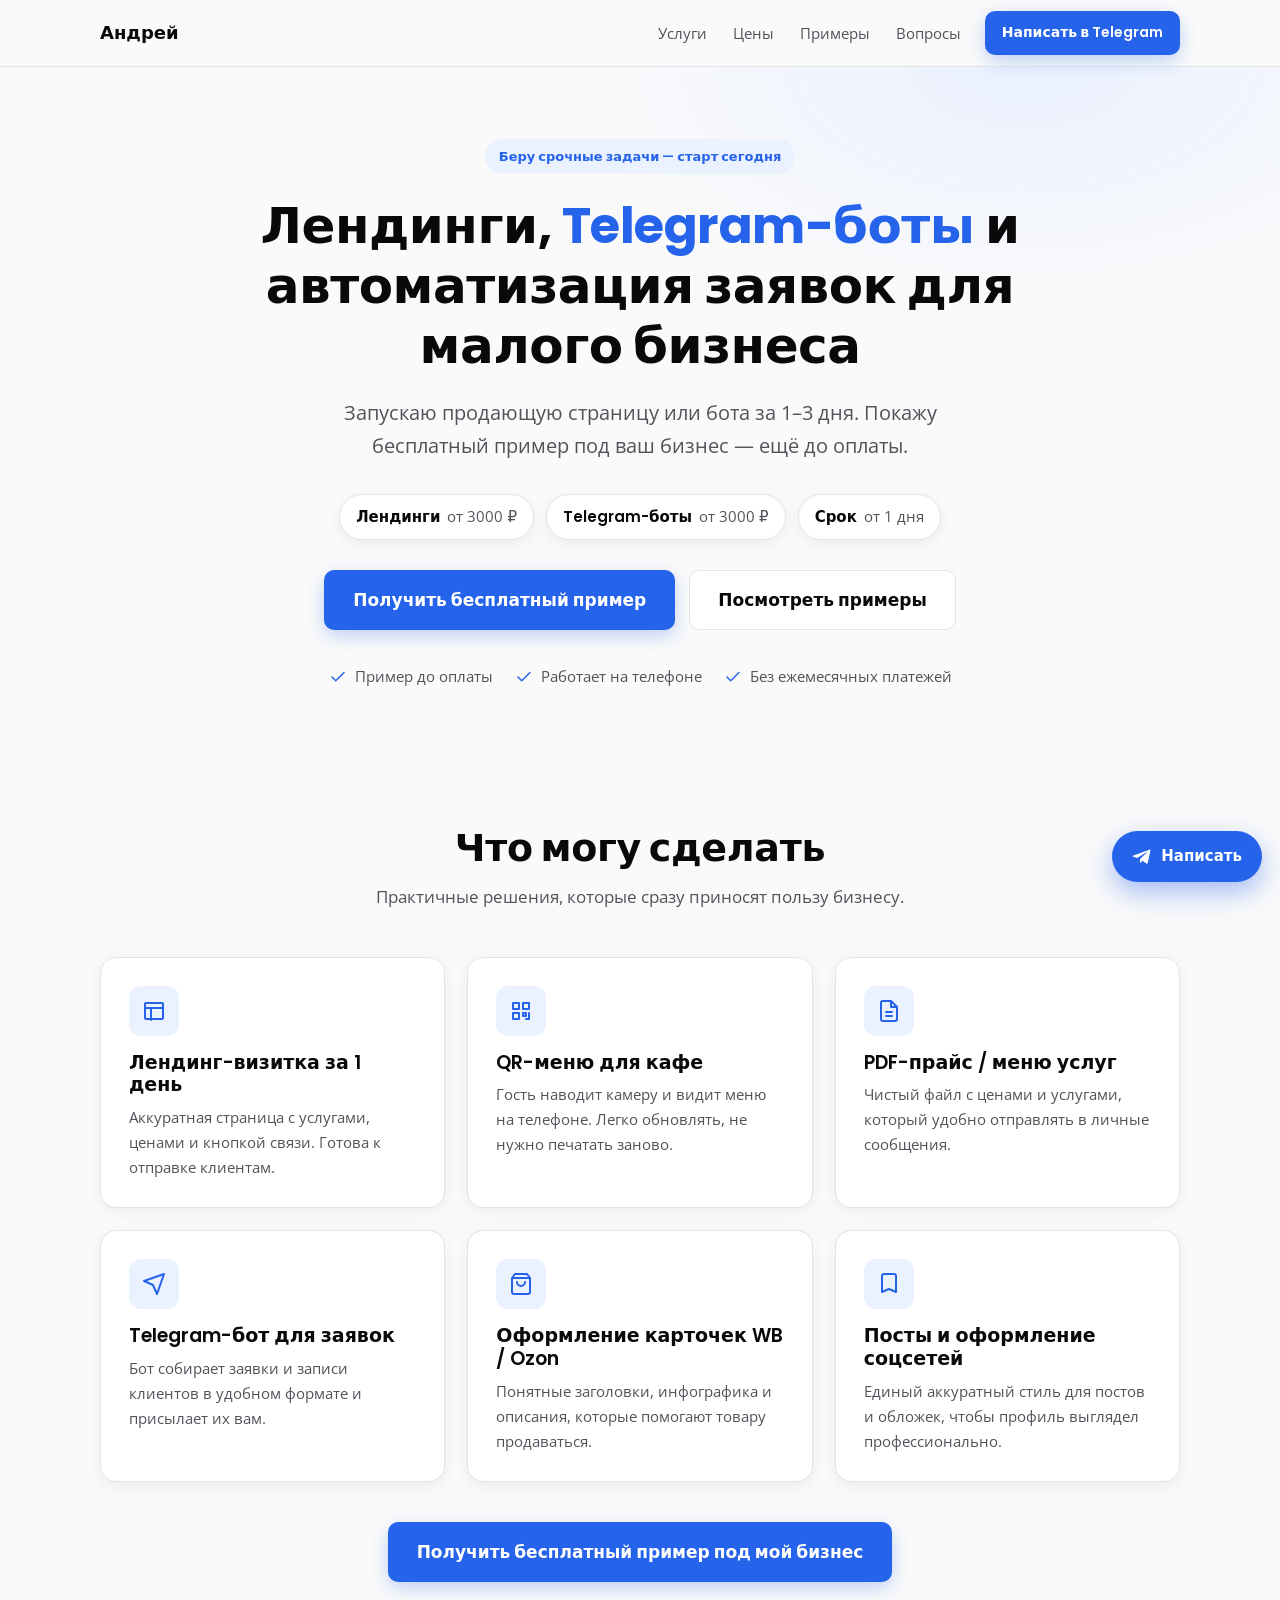
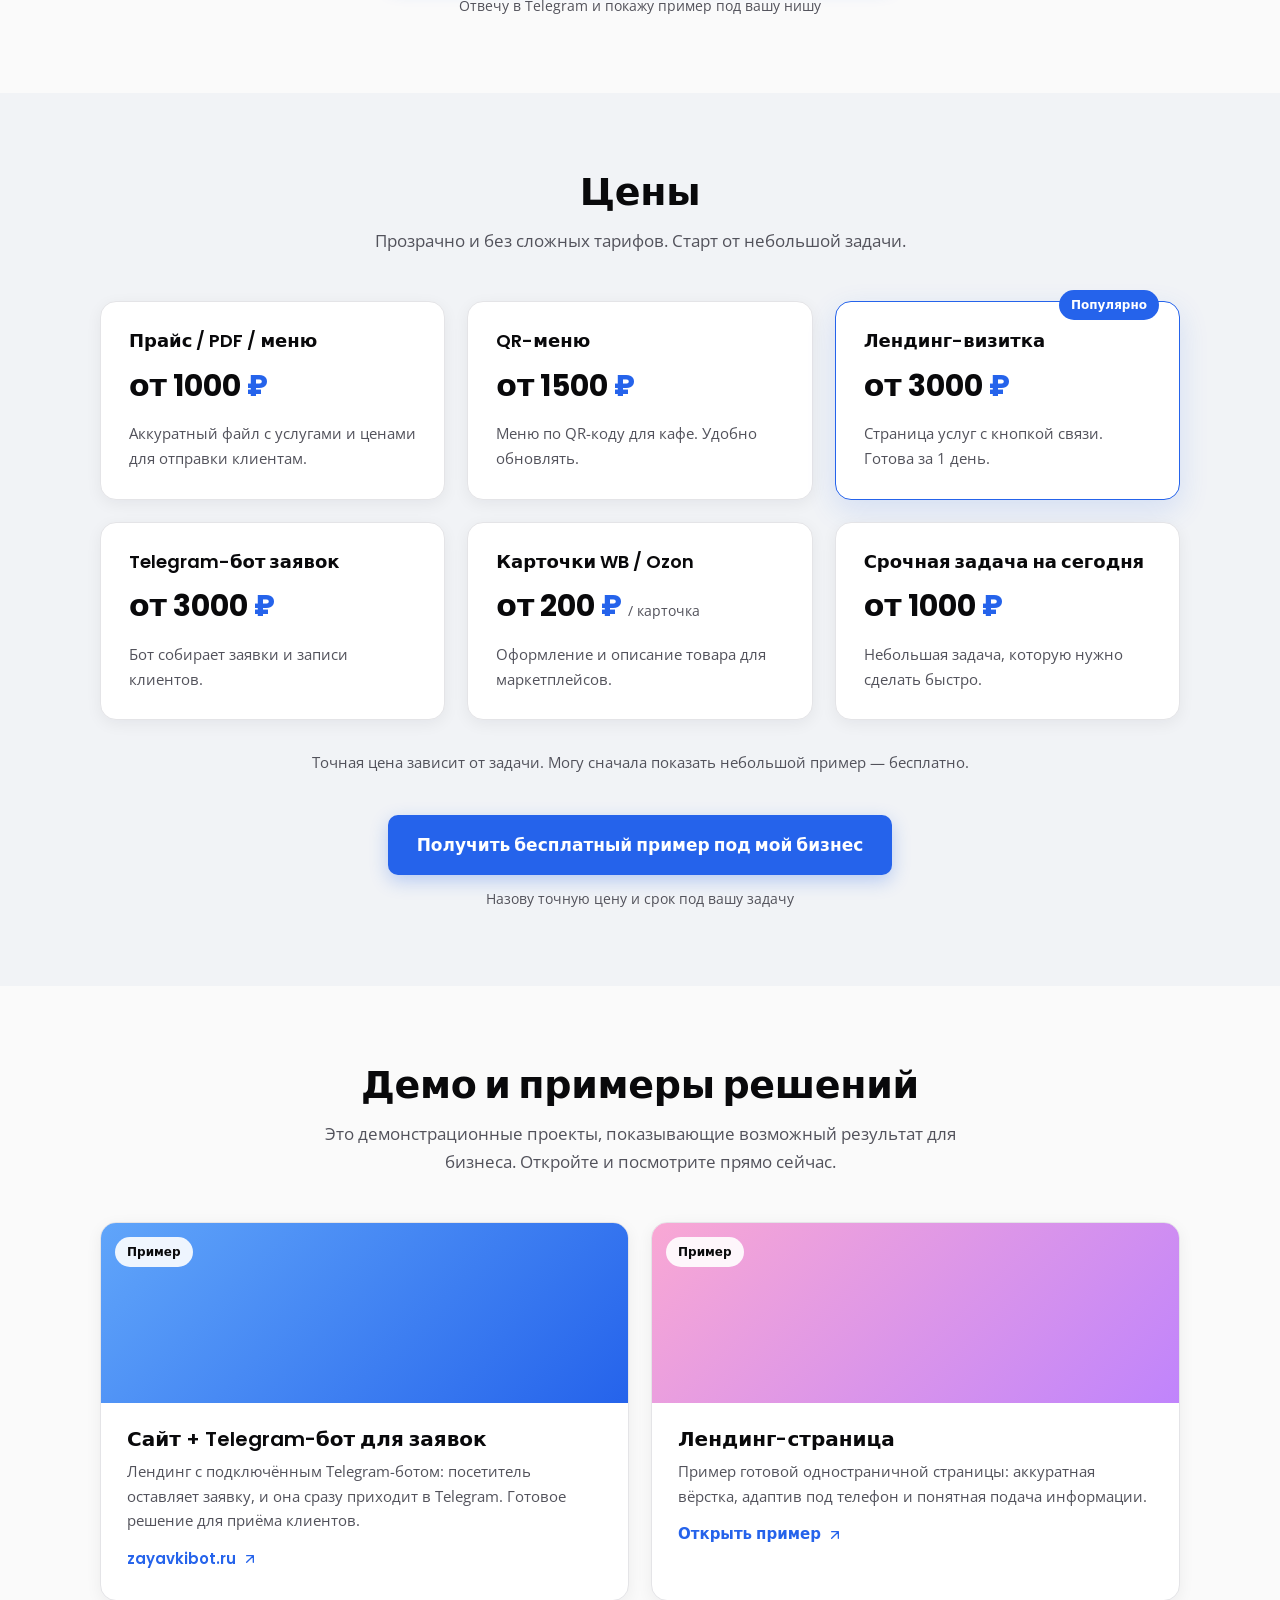
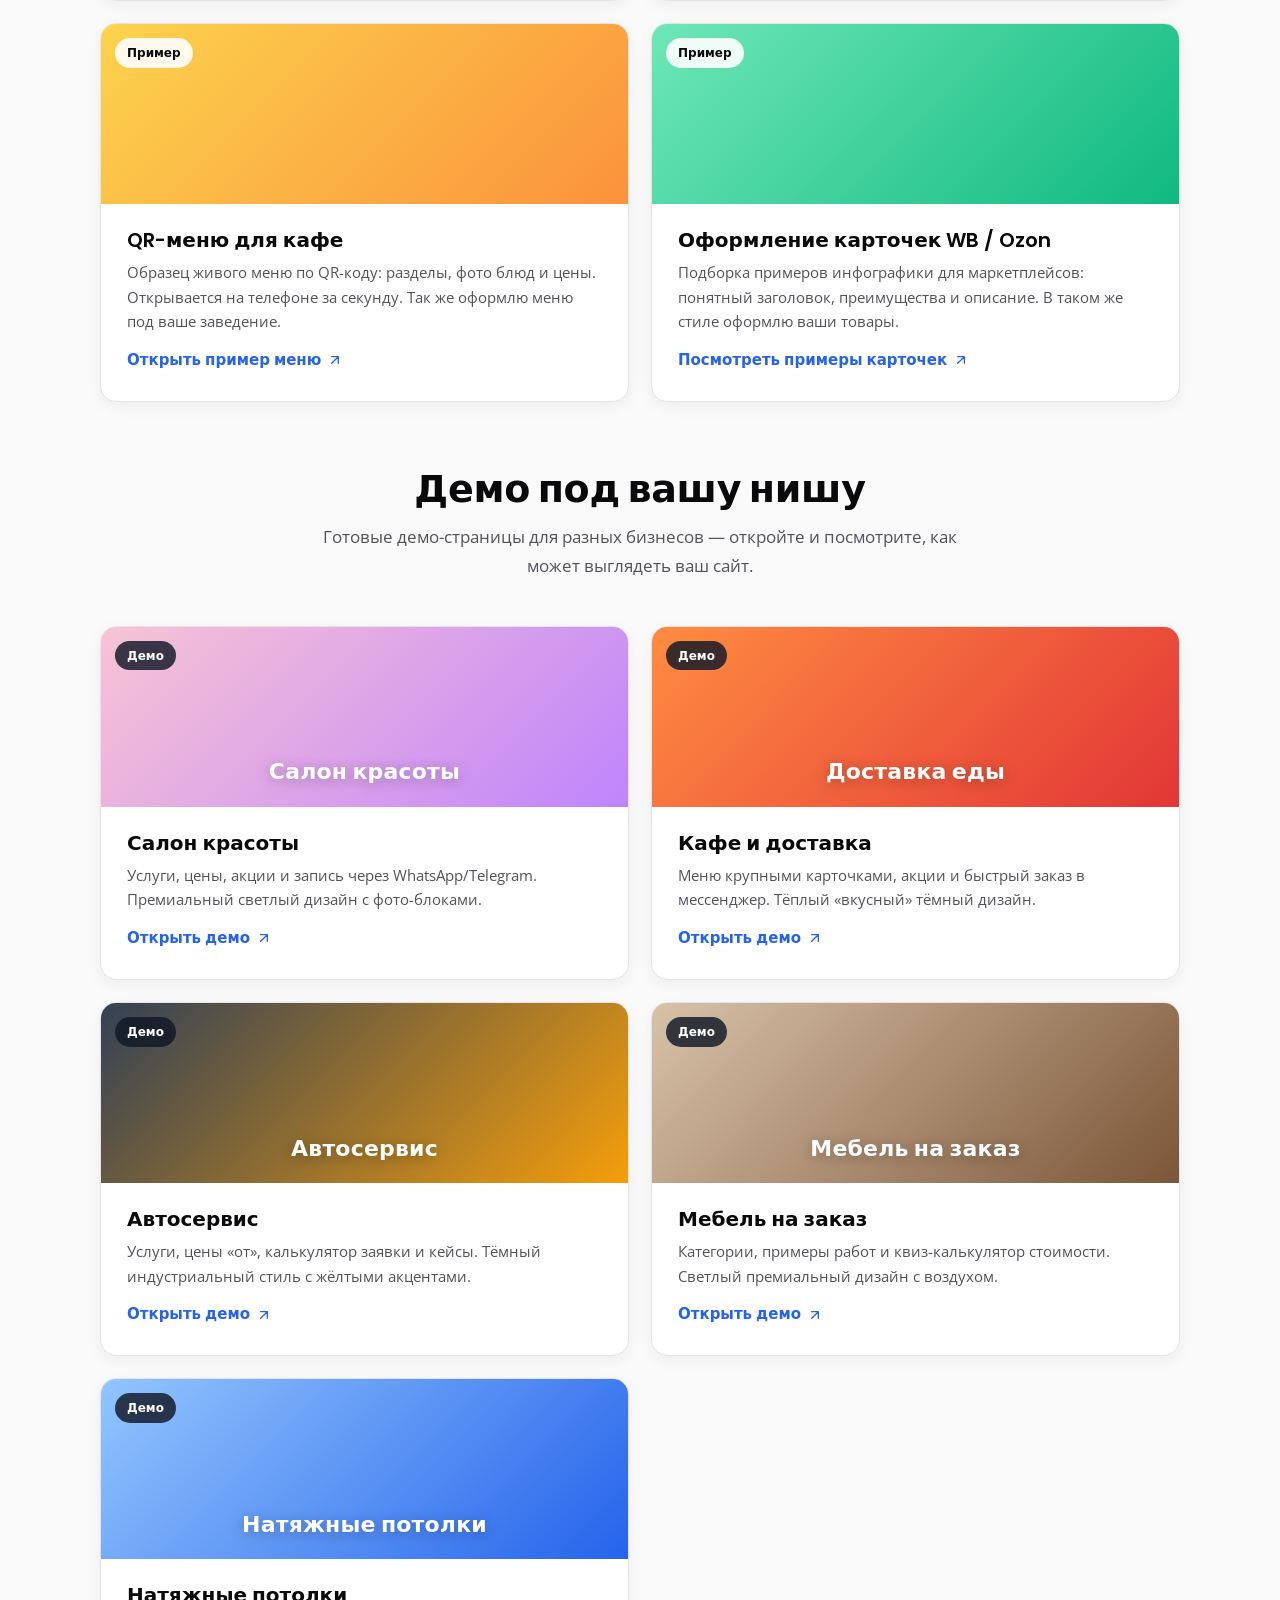
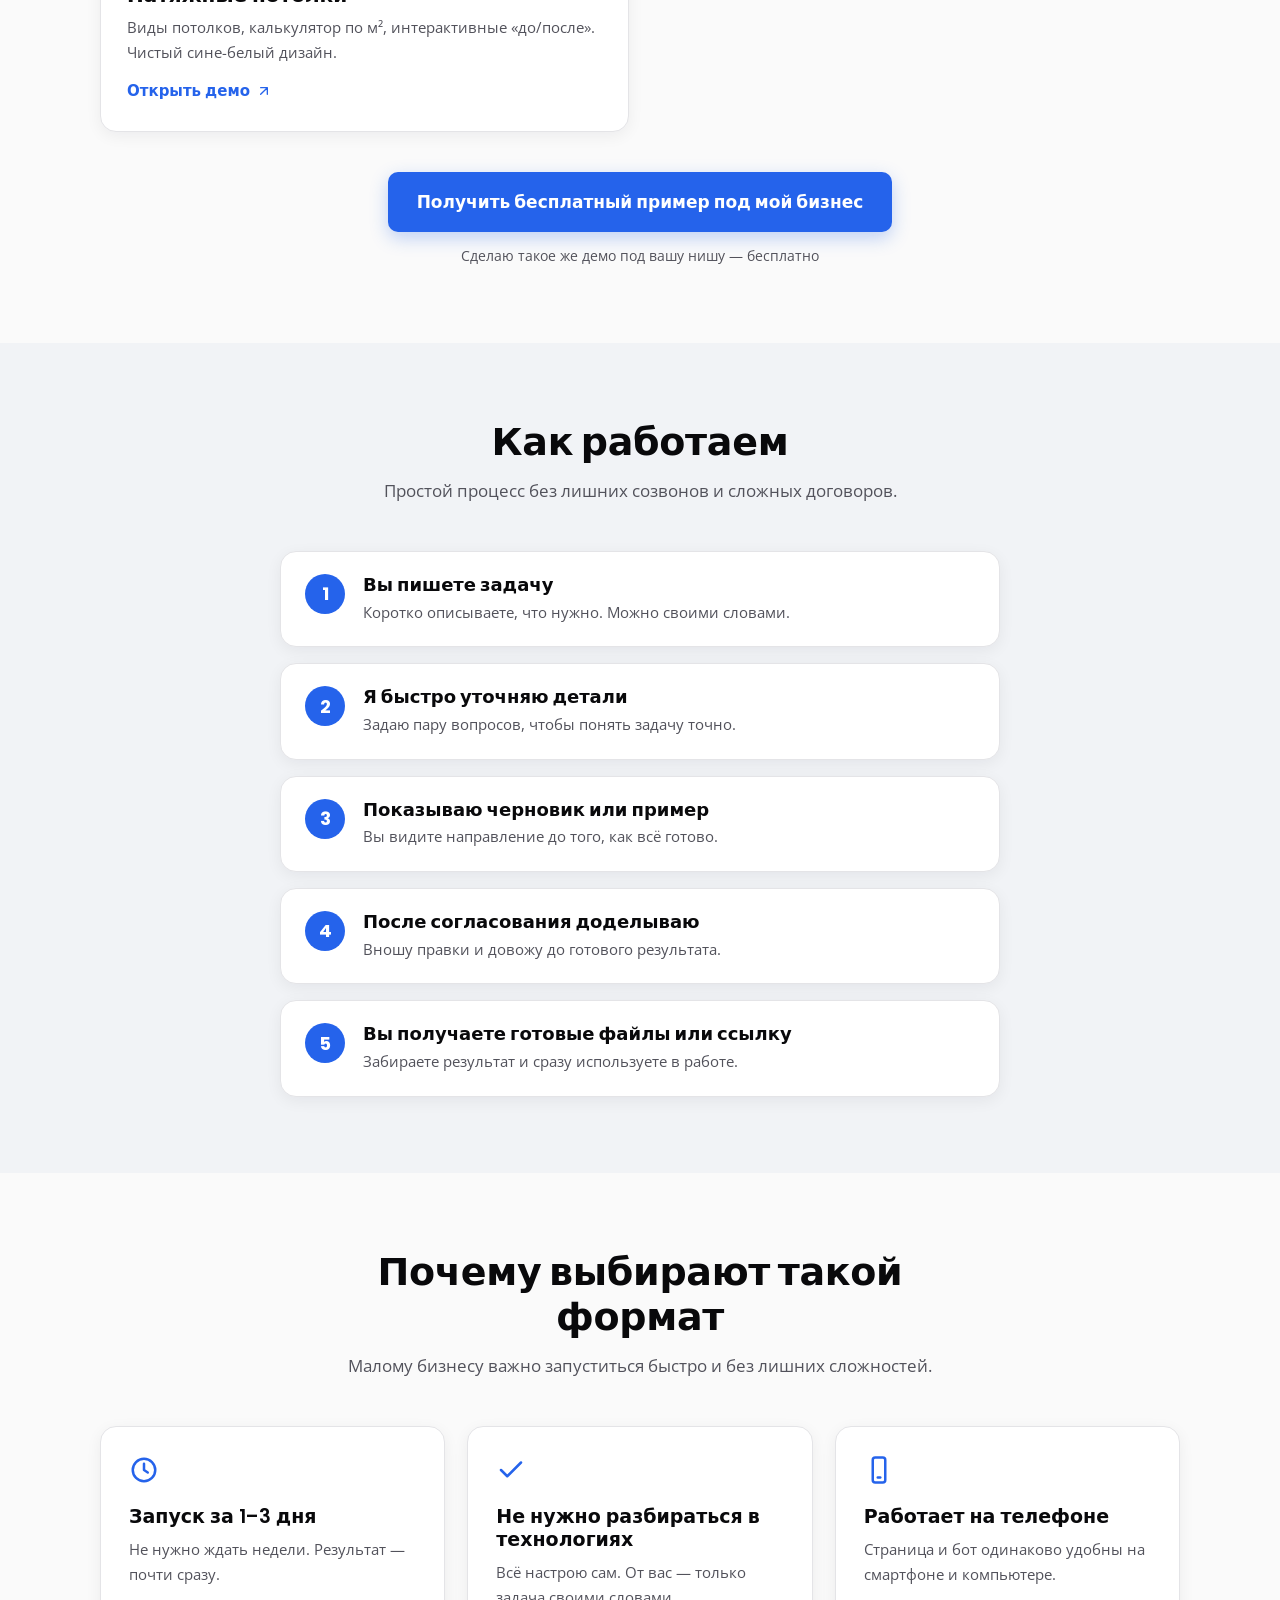
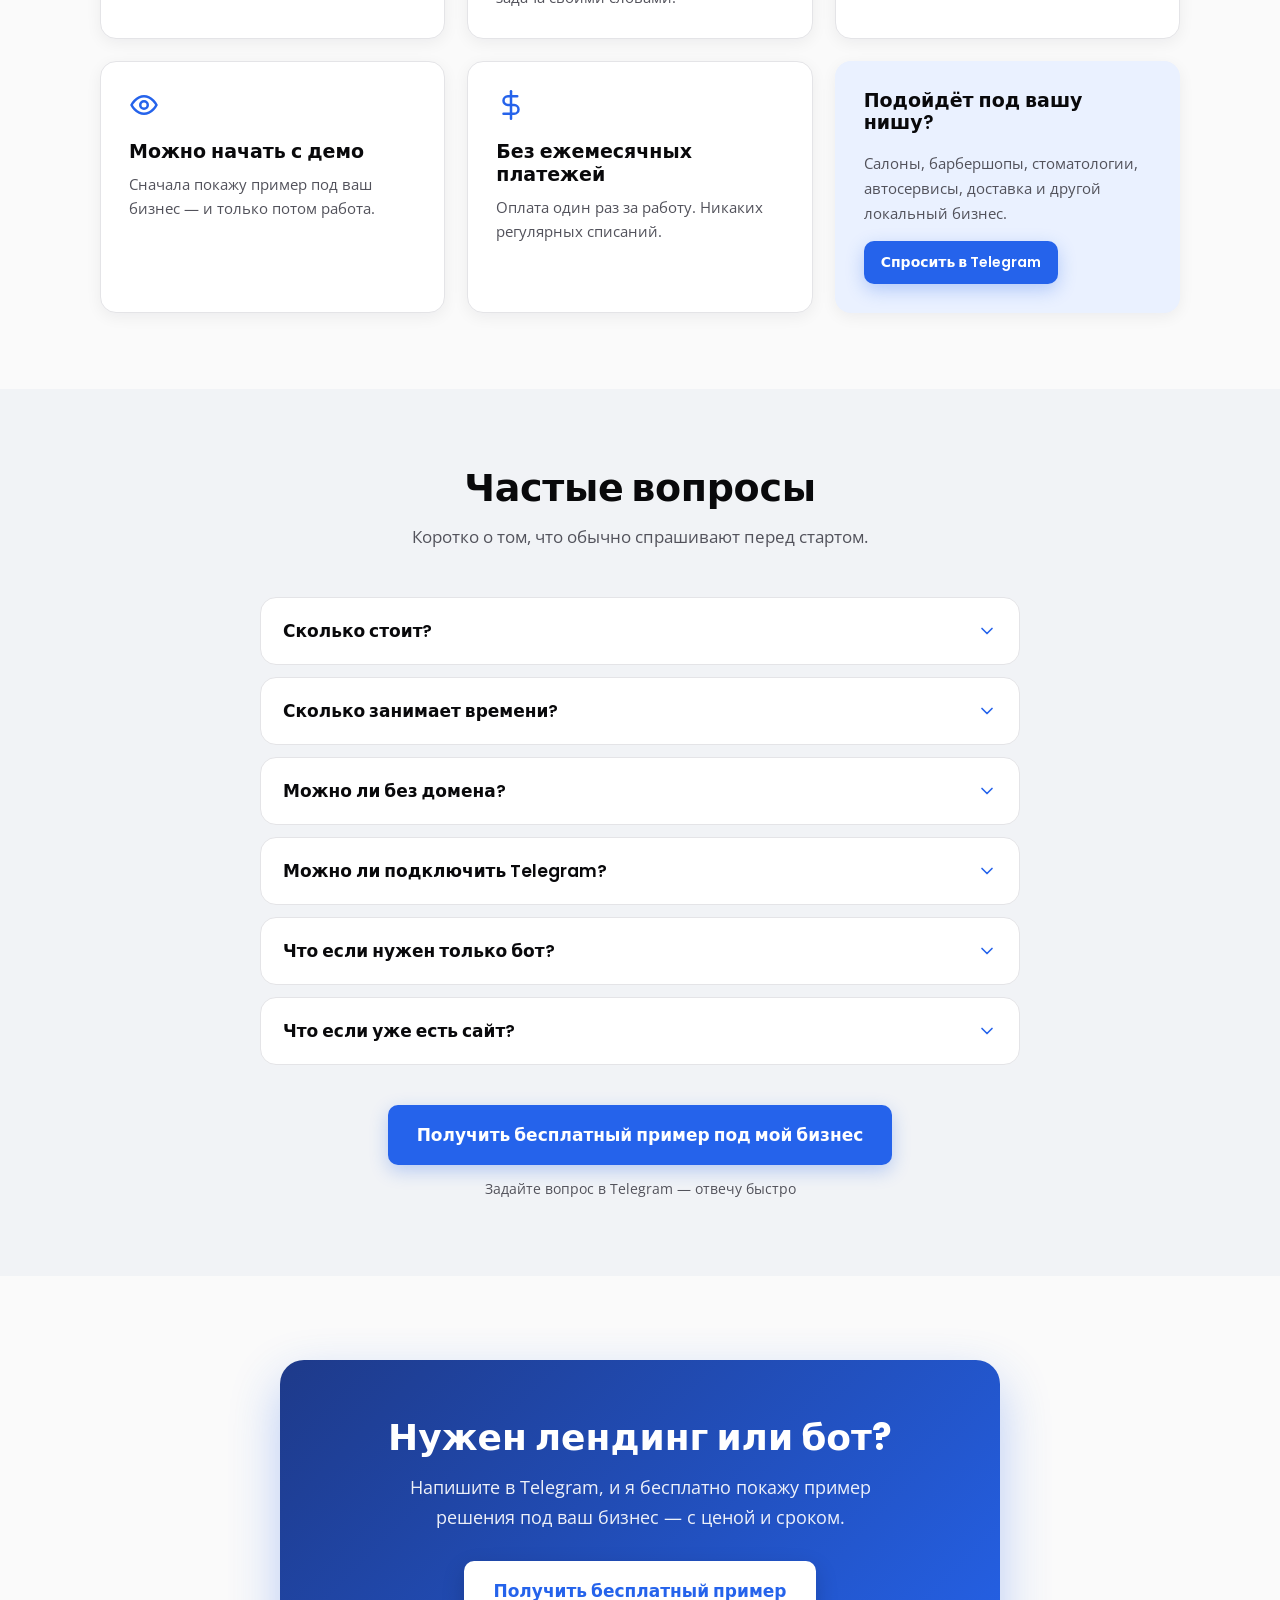
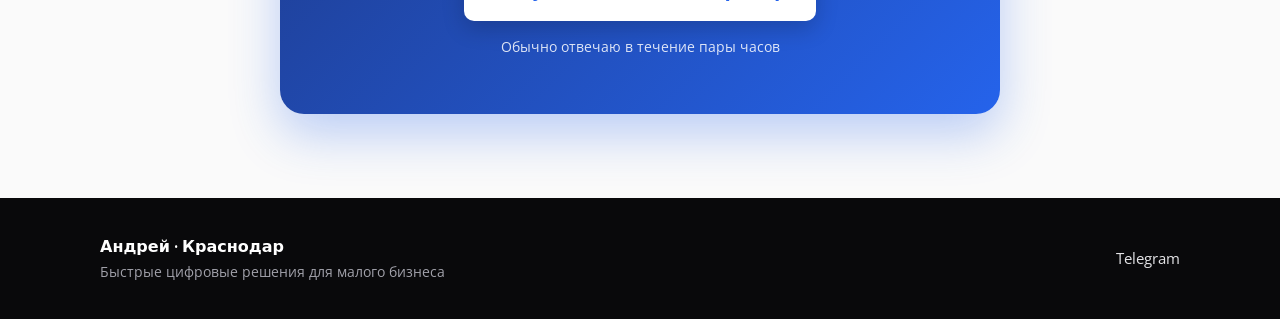
==== commit 3526e9b6: "Update index.html" ====
--- a/index.html
+++ b/index.html
@@ -65,7 +65,7 @@
     <!-- =============================================================== -->
     <section id="hero" class="hero">
       <div class="container hero-inner">
-        <span class="badge reveal">⚡ Беру срочные задачи — старт сегодня</span>
+        <span class="badge reveal"> Беру срочные задачи — старт сегодня</span>
 
         <h1 class="hero-title reveal">
           Лендинги, <span class="accent-text">Telegram-боты</span>
@@ -79,9 +79,9 @@
 
         <!-- Оффер в 3 секунды: что, сколько стоит, сколько времени -->
         <ul class="hero-offers reveal">
-          <li><b>⚡ Лендинги</b><span>от 3000 ₽</span></li>
-          <li><b>⚡ Telegram-боты</b><span>от 3000 ₽</span></li>
-          <li><b>⚡ Срок</b><span>от 1 дня</span></li>
+          <li><b> Лендинги</b><span>от 3000 ₽</span></li>
+          <li><b> Telegram-боты</b><span>от 3000 ₽</span></li>
+          <li><b> Срок</b><span>от 1 дня</span></li>
         </ul>
 
         <div class="hero-actions reveal">
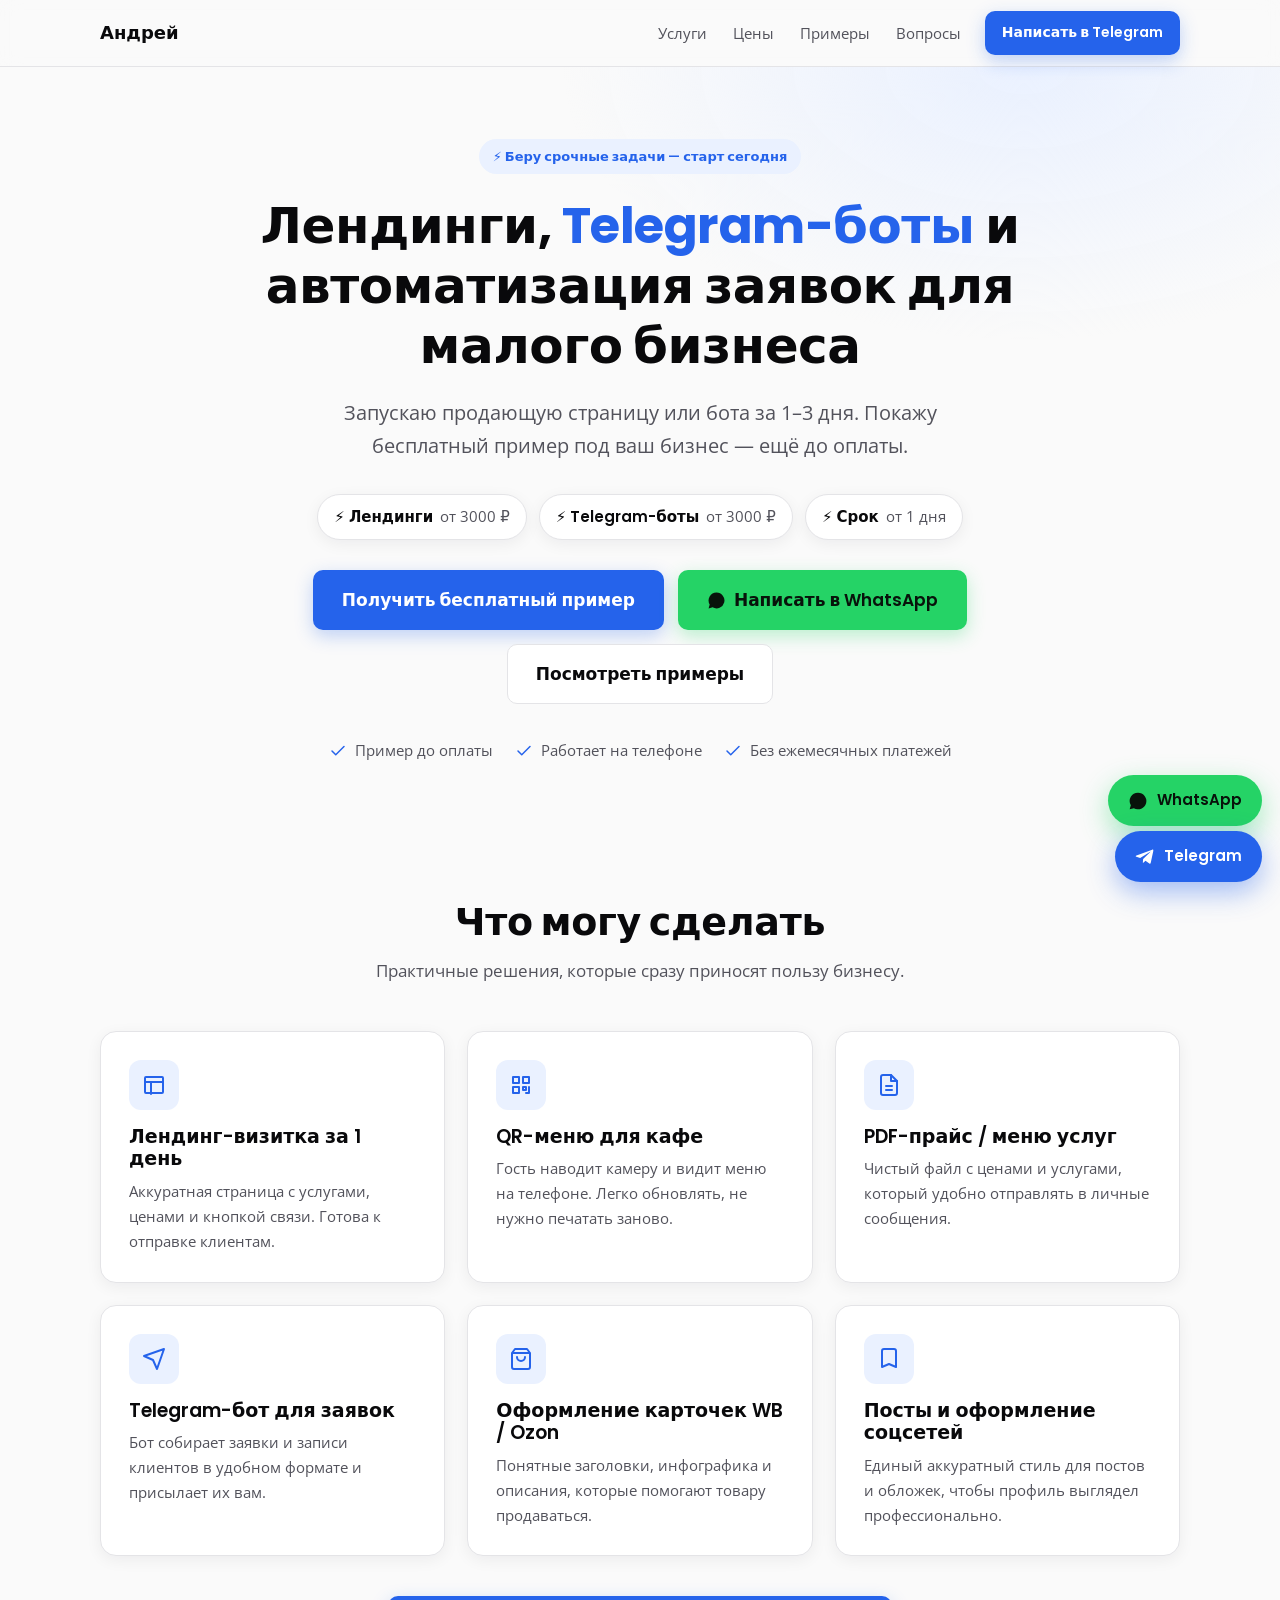
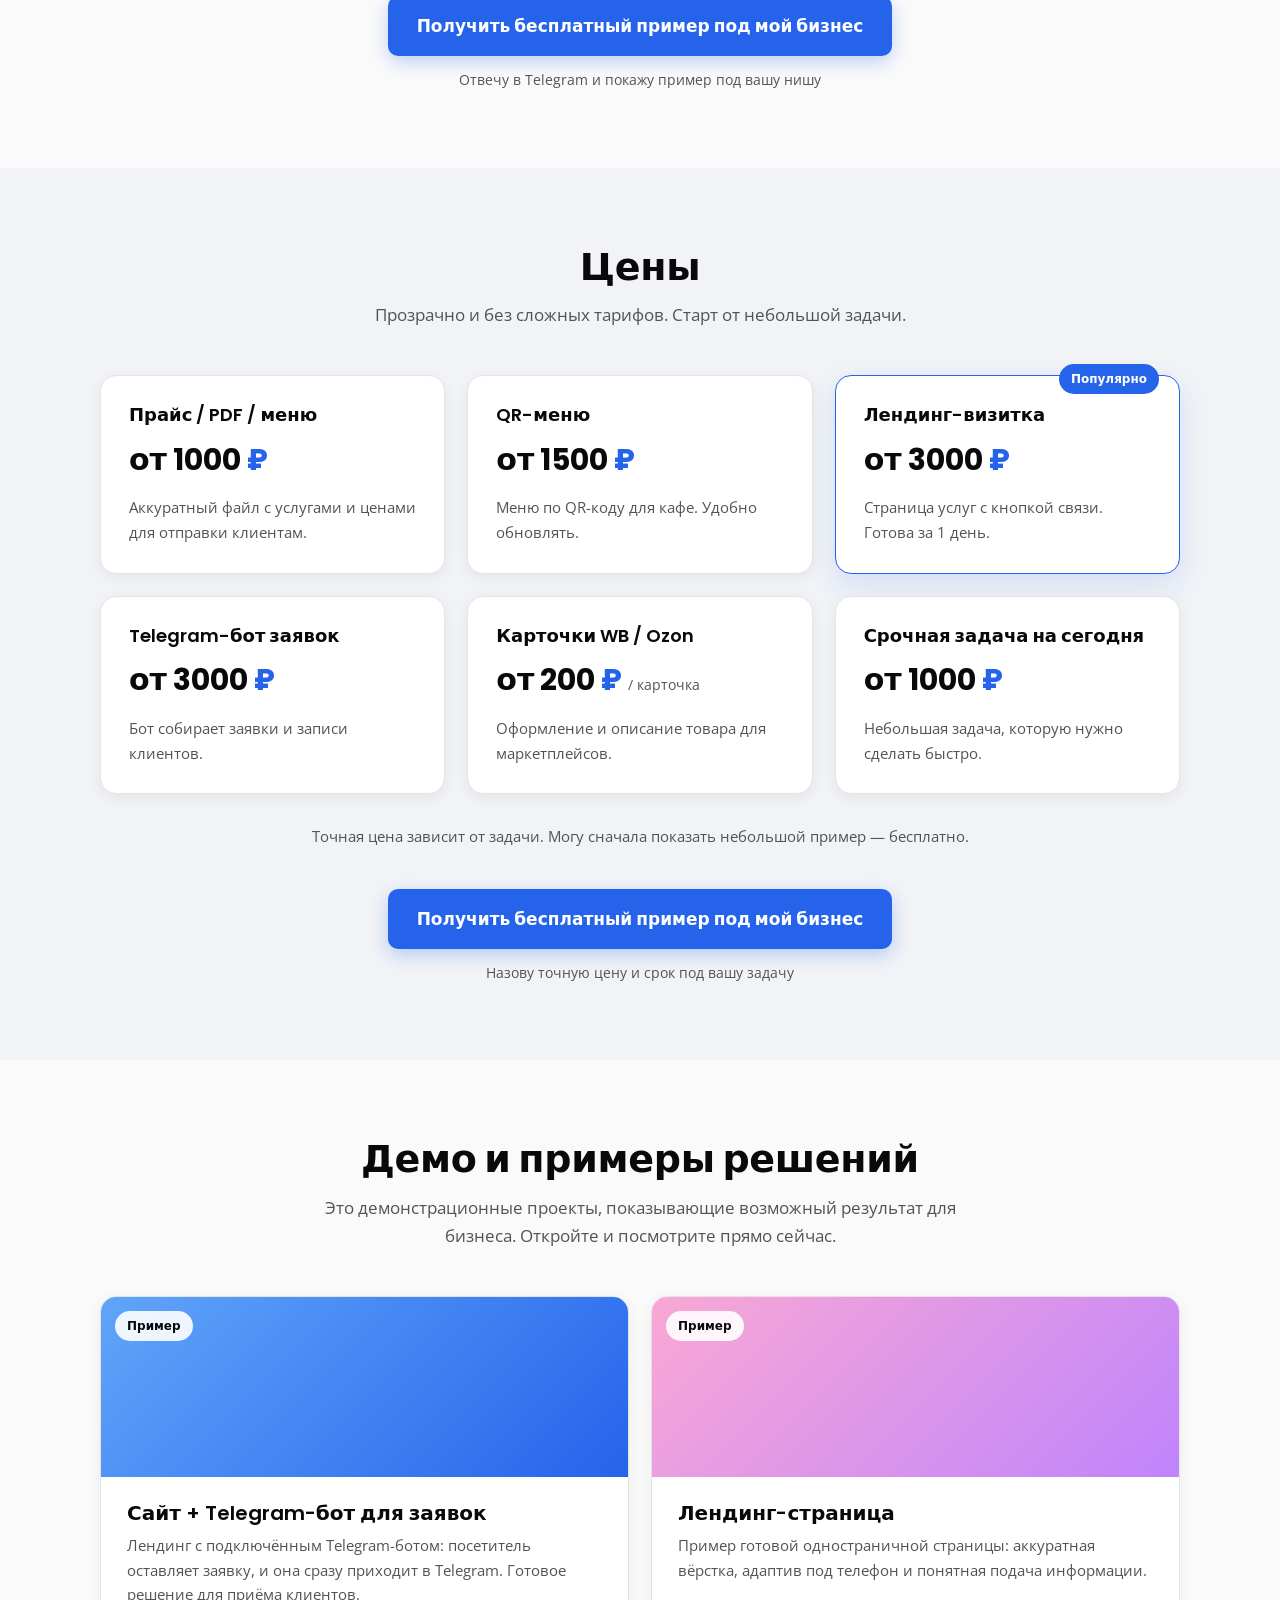
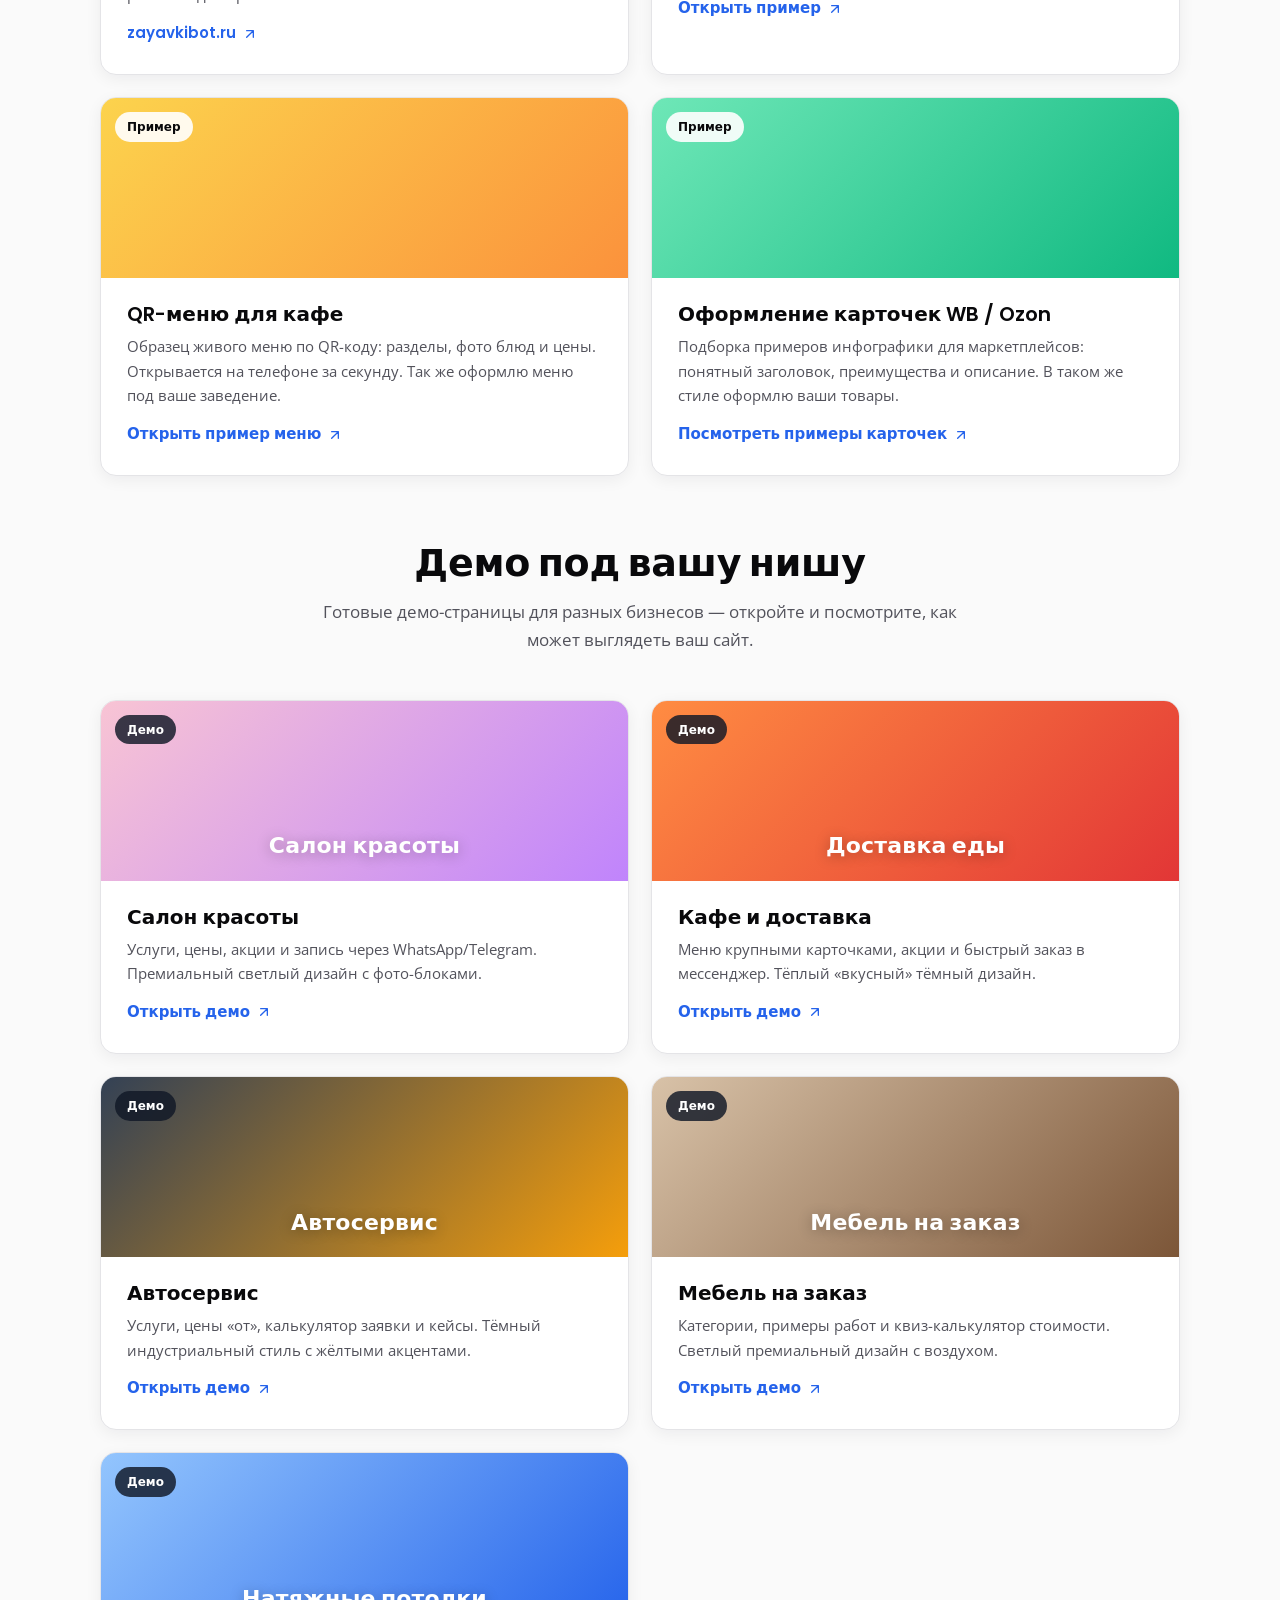
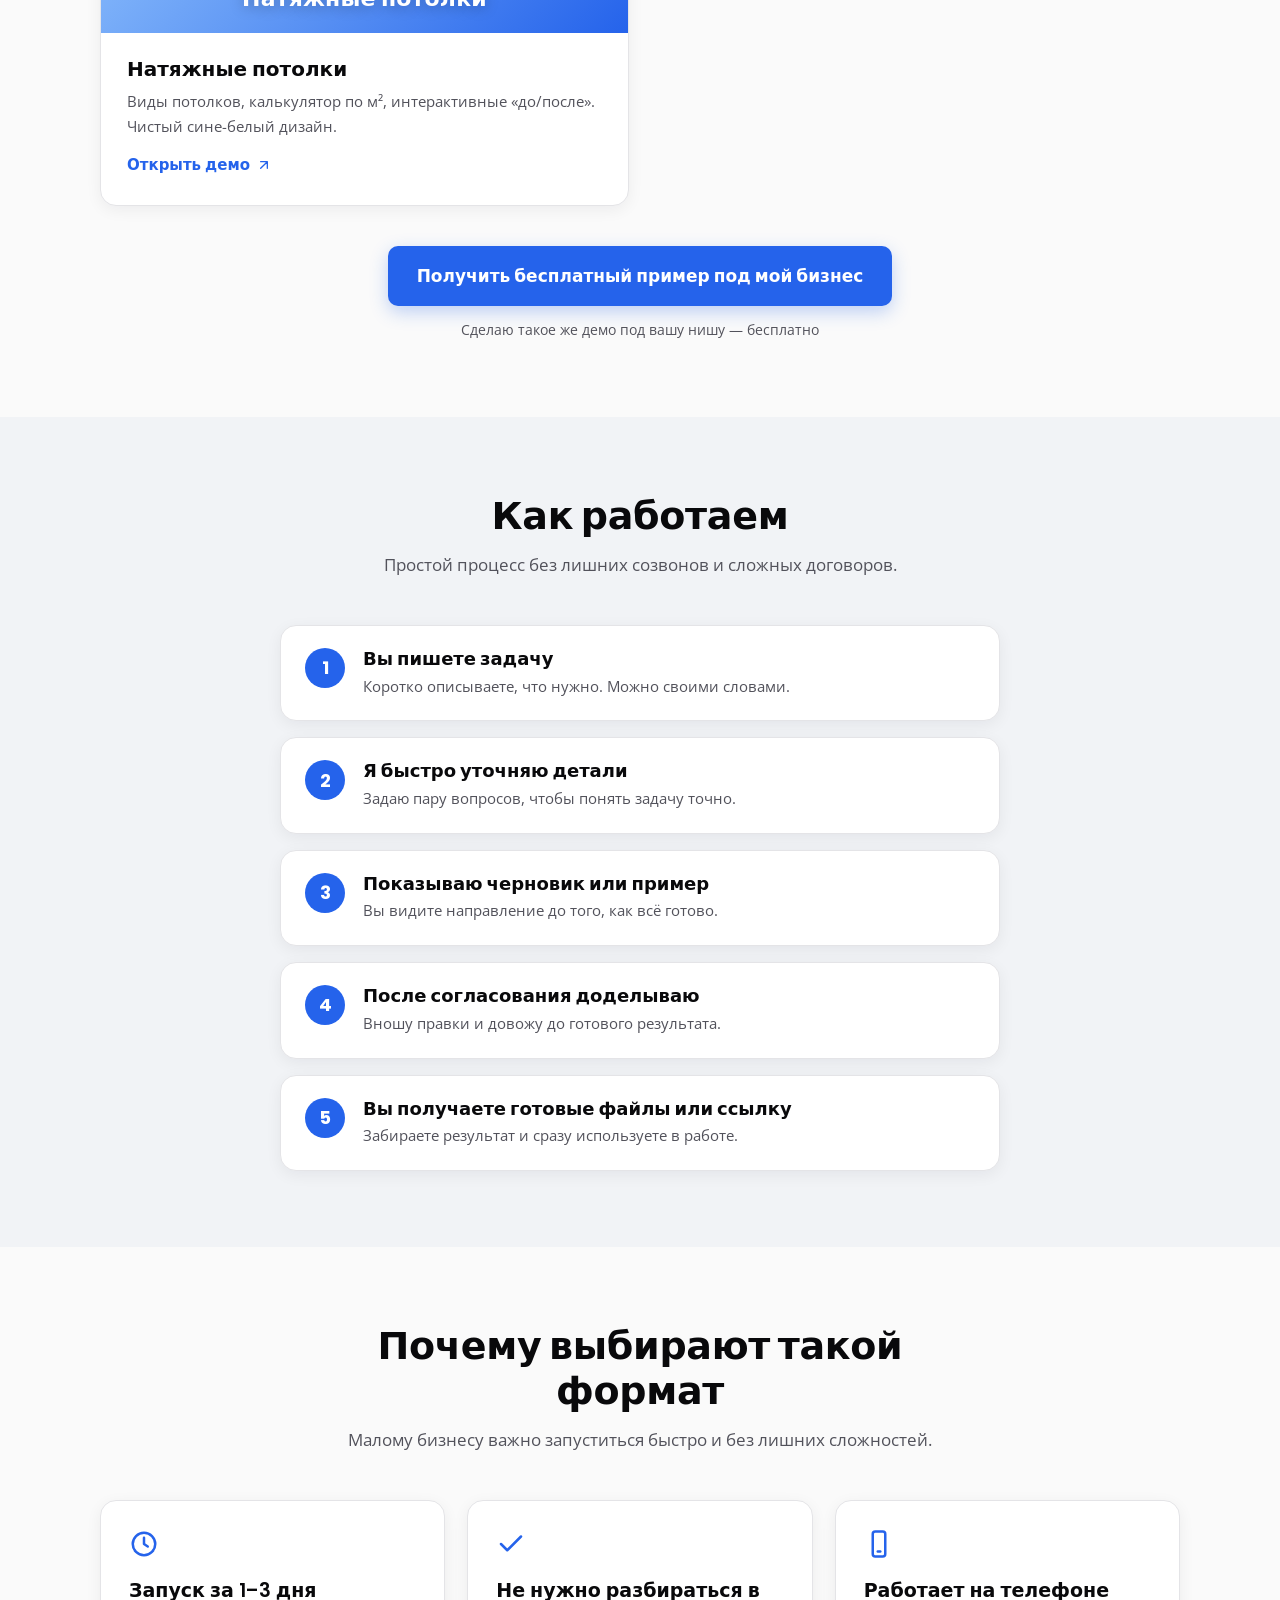
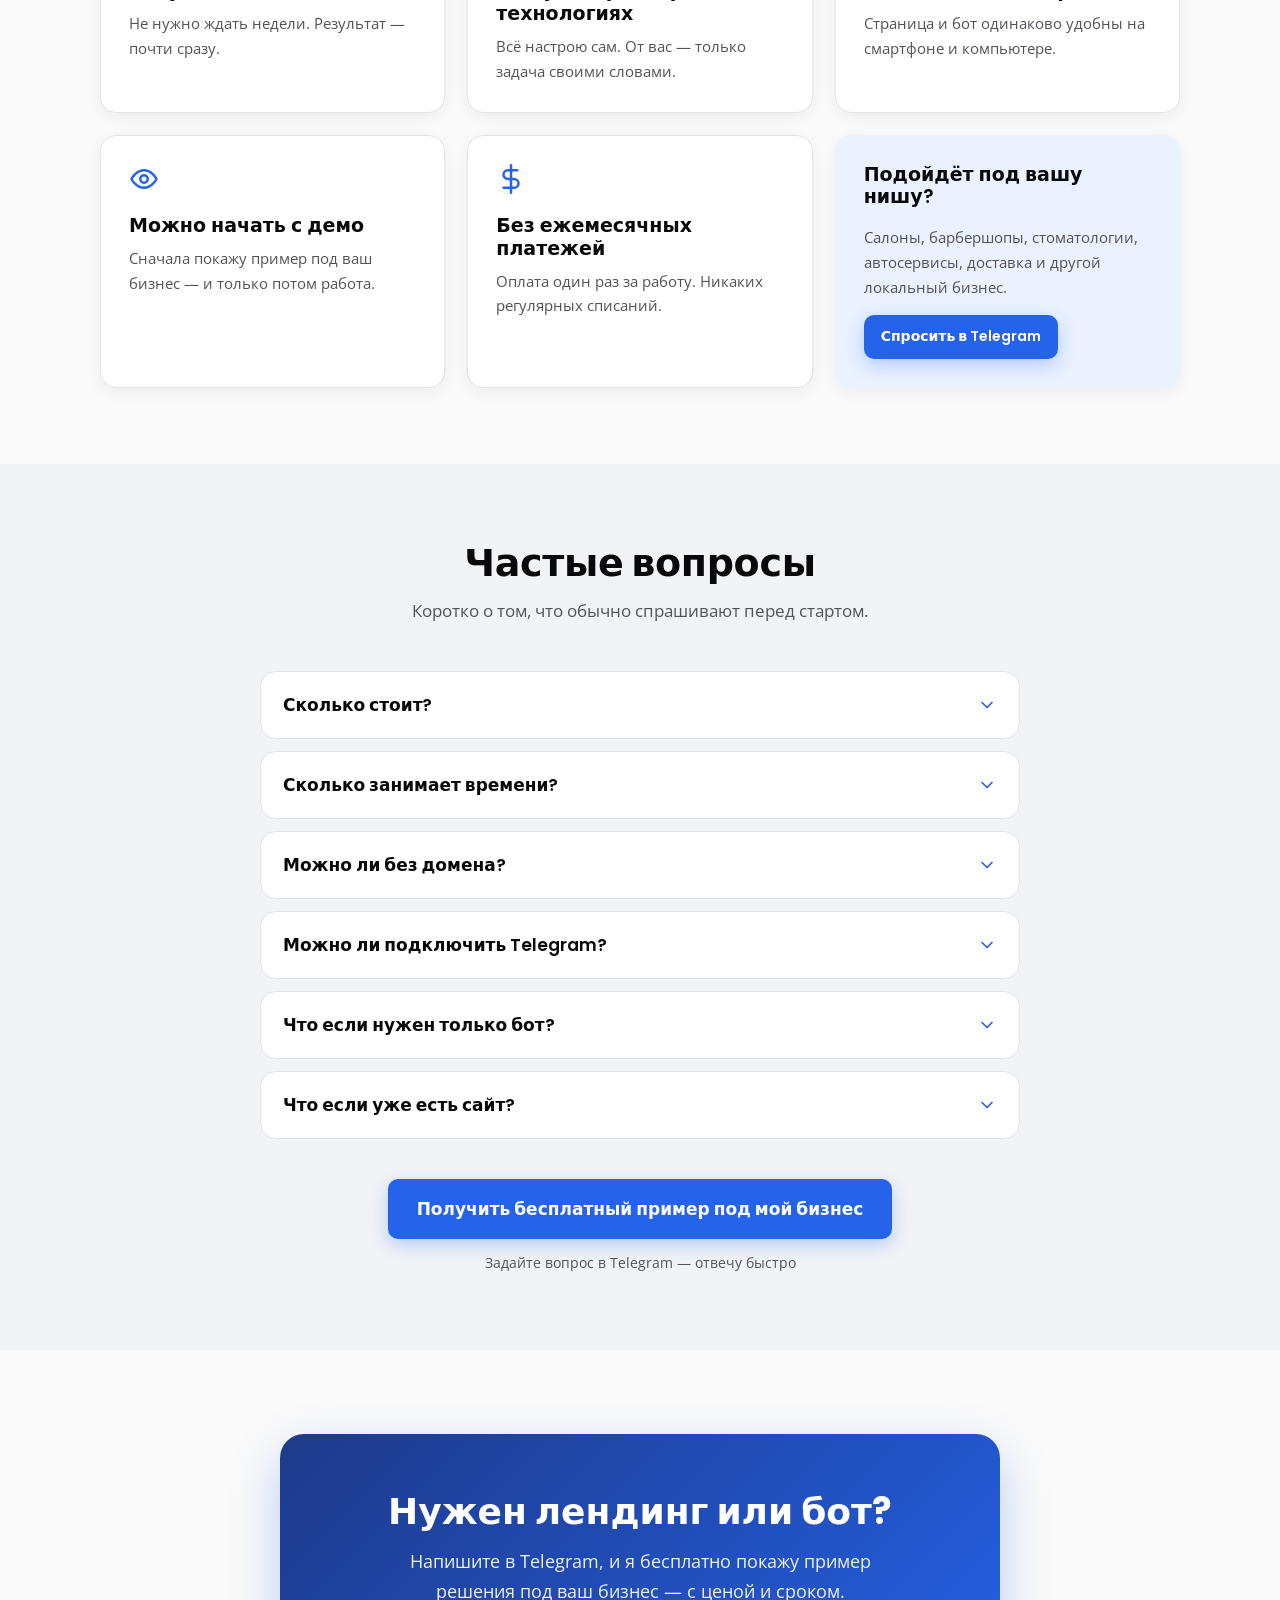
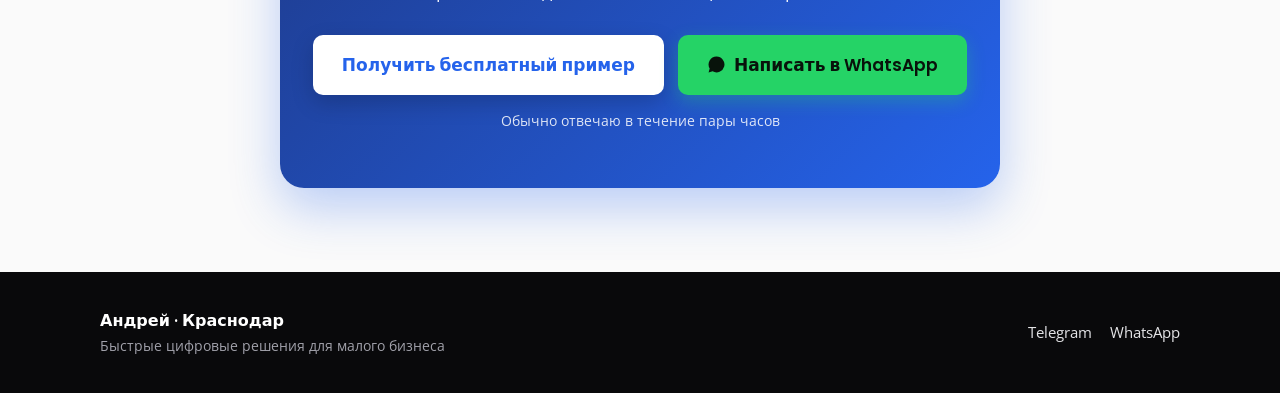
==== commit a6e0fc19: "Add files via upload" ====
--- a/index.html
+++ b/index.html
@@ -65,7 +65,7 @@
     <!-- =============================================================== -->
     <section id="hero" class="hero">
       <div class="container hero-inner">
-        <span class="badge reveal"> Беру срочные задачи — старт сегодня</span>
+        <span class="badge reveal">⚡ Беру срочные задачи — старт сегодня</span>
 
         <h1 class="hero-title reveal">
           Лендинги, <span class="accent-text">Telegram-боты</span>
@@ -79,15 +79,20 @@
 
         <!-- Оффер в 3 секунды: что, сколько стоит, сколько времени -->
         <ul class="hero-offers reveal">
-          <li><b> Лендинги</b><span>от 3000 ₽</span></li>
-          <li><b> Telegram-боты</b><span>от 3000 ₽</span></li>
-          <li><b> Срок</b><span>от 1 дня</span></li>
+          <li><b>⚡ Лендинги</b><span>от 3000 ₽</span></li>
+          <li><b>⚡ Telegram-боты</b><span>от 3000 ₽</span></li>
+          <li><b>⚡ Срок</b><span>от 1 дня</span></li>
         </ul>
 
         <div class="hero-actions reveal">
           <!-- ГЛАВНЫЙ CTA: бесплатный пример → Telegram -->
           <a href="https://t.me/r1mans" data-telegram class="btn btn-accent btn-lg">
             Получить бесплатный пример
+          </a>
+          <!-- WhatsApp: номер подставляется из script.js (CONTACTS.whatsapp) -->
+          <a href="https://wa.me/79937661598" data-whatsapp class="btn btn-whatsapp btn-lg">
+            <svg viewBox="0 0 24 24" aria-hidden="true"><path d="M17.5 14.4c-.3-.15-1.7-.84-2-.94-.26-.1-.46-.15-.65.15-.2.3-.74.94-.9 1.13-.17.2-.34.22-.63.08-.3-.15-1.25-.46-2.38-1.47-.88-.78-1.47-1.75-1.64-2.05-.17-.3-.02-.46.13-.6.13-.14.3-.34.44-.52.15-.17.2-.3.3-.5.1-.2.05-.37-.02-.52-.08-.15-.65-1.57-.9-2.15-.24-.57-.48-.49-.65-.5h-.56c-.2 0-.5.07-.77.37-.26.3-1 .98-1 2.4 0 1.4 1.03 2.76 1.17 2.96.15.2 2.03 3.1 4.92 4.35.69.3 1.22.47 1.64.6.69.22 1.31.19 1.8.12.55-.08 1.7-.7 1.94-1.36.24-.67.24-1.24.17-1.36-.07-.12-.27-.2-.56-.34zM12 2a10 10 0 00-8.6 15.06L2 22l5.06-1.33A10 10 0 1012 2z"/></svg>
+            Написать в WhatsApp
           </a>
           <!-- Плавная прокрутка к примерам через JS -->
           <a href="#cases" class="btn btn-ghost btn-lg js-scroll">
@@ -579,10 +584,17 @@
           Напишите в Telegram, и я бесплатно покажу пример решения под ваш бизнес —
           с ценой и сроком.
         </p>
-        <!-- data-telegram: замените ссылку на свой Telegram -->
-        <a href="https://t.me/r1mans" data-telegram class="btn btn-accent btn-lg">
-          Получить бесплатный пример
-        </a>
+        <div class="cta-actions">
+          <!-- data-telegram: замените ссылку на свой Telegram -->
+          <a href="https://t.me/r1mans" data-telegram class="btn btn-accent btn-lg">
+            Получить бесплатный пример
+          </a>
+          <!-- WhatsApp: номер подставляется из script.js (CONTACTS.whatsapp) -->
+          <a href="https://wa.me/79937661598" data-whatsapp class="btn btn-whatsapp btn-lg">
+            <svg viewBox="0 0 24 24" aria-hidden="true"><path d="M17.5 14.4c-.3-.15-1.7-.84-2-.94-.26-.1-.46-.15-.65.15-.2.3-.74.94-.9 1.13-.17.2-.34.22-.63.08-.3-.15-1.25-.46-2.38-1.47-.88-.78-1.47-1.75-1.64-2.05-.17-.3-.02-.46.13-.6.13-.14.3-.34.44-.52.15-.17.2-.3.3-.5.1-.2.05-.37-.02-.52-.08-.15-.65-1.57-.9-2.15-.24-.57-.48-.49-.65-.5h-.56c-.2 0-.5.07-.77.37-.26.3-1 .98-1 2.4 0 1.4 1.03 2.76 1.17 2.96.15.2 2.03 3.1 4.92 4.35.69.3 1.22.47 1.64.6.69.22 1.31.19 1.8.12.55-.08 1.7-.7 1.94-1.36.24-.67.24-1.24.17-1.36-.07-.12-.27-.2-.56-.34zM12 2a10 10 0 00-8.6 15.06L2 22l5.06-1.33A10 10 0 1012 2z"/></svg>
+            Написать в WhatsApp
+          </a>
+        </div>
         <p class="cta-micro">Обычно отвечаю в течение пары часов</p>
       </div>
     </section>
@@ -603,17 +615,20 @@
       <div class="footer-links">
         <!-- data-telegram: замените ссылку на свой Telegram -->
         <a href="https://t.me/r1mans" data-telegram>Telegram</a>
-        <!-- Чтобы добавить WhatsApp: раскомментируйте строку ниже и впишите номер
-        <a href="https://wa.me/79990000000" data-whatsapp>WhatsApp</a>
-        -->
+        <!-- data-whatsapp: номер подставляется из script.js (CONTACTS.whatsapp) -->
+        <a href="https://wa.me/79937661598" data-whatsapp>WhatsApp</a>
       </div>
     </div>
   </footer>
 
-  <!-- Плавающая кнопка связи (всегда видна, особенно важно на телефоне) -->
+  <!-- Плавающие кнопки связи (всегда видны, особенно важно на телефоне) -->
+  <a href="https://wa.me/79937661598" data-whatsapp class="fab fab-wa" aria-label="Написать в WhatsApp">
+    <svg viewBox="0 0 24 24" aria-hidden="true"><path d="M17.5 14.4c-.3-.15-1.7-.84-2-.94-.26-.1-.46-.15-.65.15-.2.3-.74.94-.9 1.13-.17.2-.34.22-.63.08-.3-.15-1.25-.46-2.38-1.47-.88-.78-1.47-1.75-1.64-2.05-.17-.3-.02-.46.13-.6.13-.14.3-.34.44-.52.15-.17.2-.3.3-.5.1-.2.05-.37-.02-.52-.08-.15-.65-1.57-.9-2.15-.24-.57-.48-.49-.65-.5h-.56c-.2 0-.5.07-.77.37-.26.3-1 .98-1 2.4 0 1.4 1.03 2.76 1.17 2.96.15.2 2.03 3.1 4.92 4.35.69.3 1.22.47 1.64.6.69.22 1.31.19 1.8.12.55-.08 1.7-.7 1.94-1.36.24-.67.24-1.24.17-1.36-.07-.12-.27-.2-.56-.34zM12 2a10 10 0 00-8.6 15.06L2 22l5.06-1.33A10 10 0 1012 2z"/></svg>
+    <span>WhatsApp</span>
+  </a>
   <a href="https://t.me/r1mans" data-telegram class="fab" aria-label="Написать в Telegram">
     <svg viewBox="0 0 24 24" aria-hidden="true"><path d="M21.94 4.66 18.9 19c-.23 1-.83 1.25-1.68.78l-4.65-3.43-2.24 2.16c-.25.25-.46.46-.93.46l.33-4.72L18.4 6.1c.37-.33-.08-.51-.58-.18L6.2 13.18l-4.6-1.44c-1-.31-1.02-1 .21-1.48L20.66 3.2c.83-.31 1.56.2 1.28 1.46z"/></svg>
-    <span>Написать</span>
+    <span>Telegram</span>
   </a>
 
   <script src="script.js"></script>
--- a/styles.css
+++ b/styles.css
@@ -47,6 +47,7 @@
   color: var(--text);
   background: var(--bg);
   -webkit-font-smoothing: antialiased;
+  overflow-x: hidden;            /* страховка от горизонтального сдвига */
 }
 
 h1, h2, h3 {
@@ -131,6 +132,22 @@
   color: var(--accent);
   transform: translateY(-2px);
 }
+
+/* Кнопка WhatsApp (фирменный зелёный) */
+.btn-whatsapp {
+  background: #25D366;
+  color: #08130b;
+  box-shadow: 0 6px 18px rgba(37, 211, 102, .30);
+}
+.btn-whatsapp:hover {
+  background: #1ebe5a;
+  transform: translateY(-2px);
+  box-shadow: 0 10px 24px rgba(37, 211, 102, .4);
+}
+.btn-whatsapp svg { width: 19px; height: 19px; fill: currentColor; }
+
+/* Большие кнопки могут переноситься на узких экранах (без обрезки/overflow) */
+.btn-lg { white-space: normal; max-width: 100%; text-align: center; }
 
 /* Доступный фокус для клавиатуры */
 .btn:focus-visible,
@@ -564,7 +581,14 @@
   max-width: 520px;
   margin: 0 auto 28px;
 }
-/* На цветном фоне делаем кнопку белой */
+/* Группа кнопок в финальном CTA */
+.cta-actions {
+  display: flex;
+  gap: 14px;
+  justify-content: center;
+  flex-wrap: wrap;
+}
+/* На цветном фоне делаем основную кнопку белой */
 .cta-inner .btn-accent {
   background: #fff;
   color: var(--accent);
@@ -765,6 +789,18 @@
   box-shadow: 0 14px 34px rgba(37, 99, 235, .5);
 }
 
+/* Вторая плавающая кнопка — WhatsApp (стоит над Telegram) */
+.fab-wa {
+  bottom: 74px;
+  background: #25D366;
+  color: #08130b;
+  box-shadow: 0 10px 28px rgba(37, 211, 102, .42);
+}
+.fab-wa:hover {
+  background: #1ebe5a;
+  box-shadow: 0 14px 34px rgba(37, 211, 102, .5);
+}
+
 /* =================================================================
    АДАПТИВ
    ================================================================= */
@@ -779,15 +815,17 @@
   .grid-2 { grid-template-columns: 1fr; }
   .hero { padding: 52px 0 44px; }
   .hero-actions { flex-direction: column; }
-  .hero-actions .btn { width: 100%; }
+  .hero-actions .btn,
+  .cta-actions .btn { width: 100%; }
   .header-cta { display: none; }   /* на маленьком экране CTA в шапке прячем — связь даёт плавающая кнопка */
   .cta-inner { padding: 44px 22px; }
   .footer-inner { flex-direction: column; align-items: flex-start; }
 
-  /* Плавающая кнопка компактнее и не перекрывает текст */
+  /* Плавающие кнопки компактнее и не перекрывают текст */
   .fab { right: 14px; bottom: 14px; padding: 12px 16px; font-size: 14px; }
+  .fab-wa { bottom: 66px; }
   .hero-offers li { font-size: 14px; padding: 8px 14px; }
-  .site-footer { padding-bottom: 84px; } /* запас под плавающую кнопку */
+  .site-footer { padding-bottom: 130px; } /* запас под две плавающие кнопки */
 }
 
 /* Уважение к настройке «уменьшить движение» */
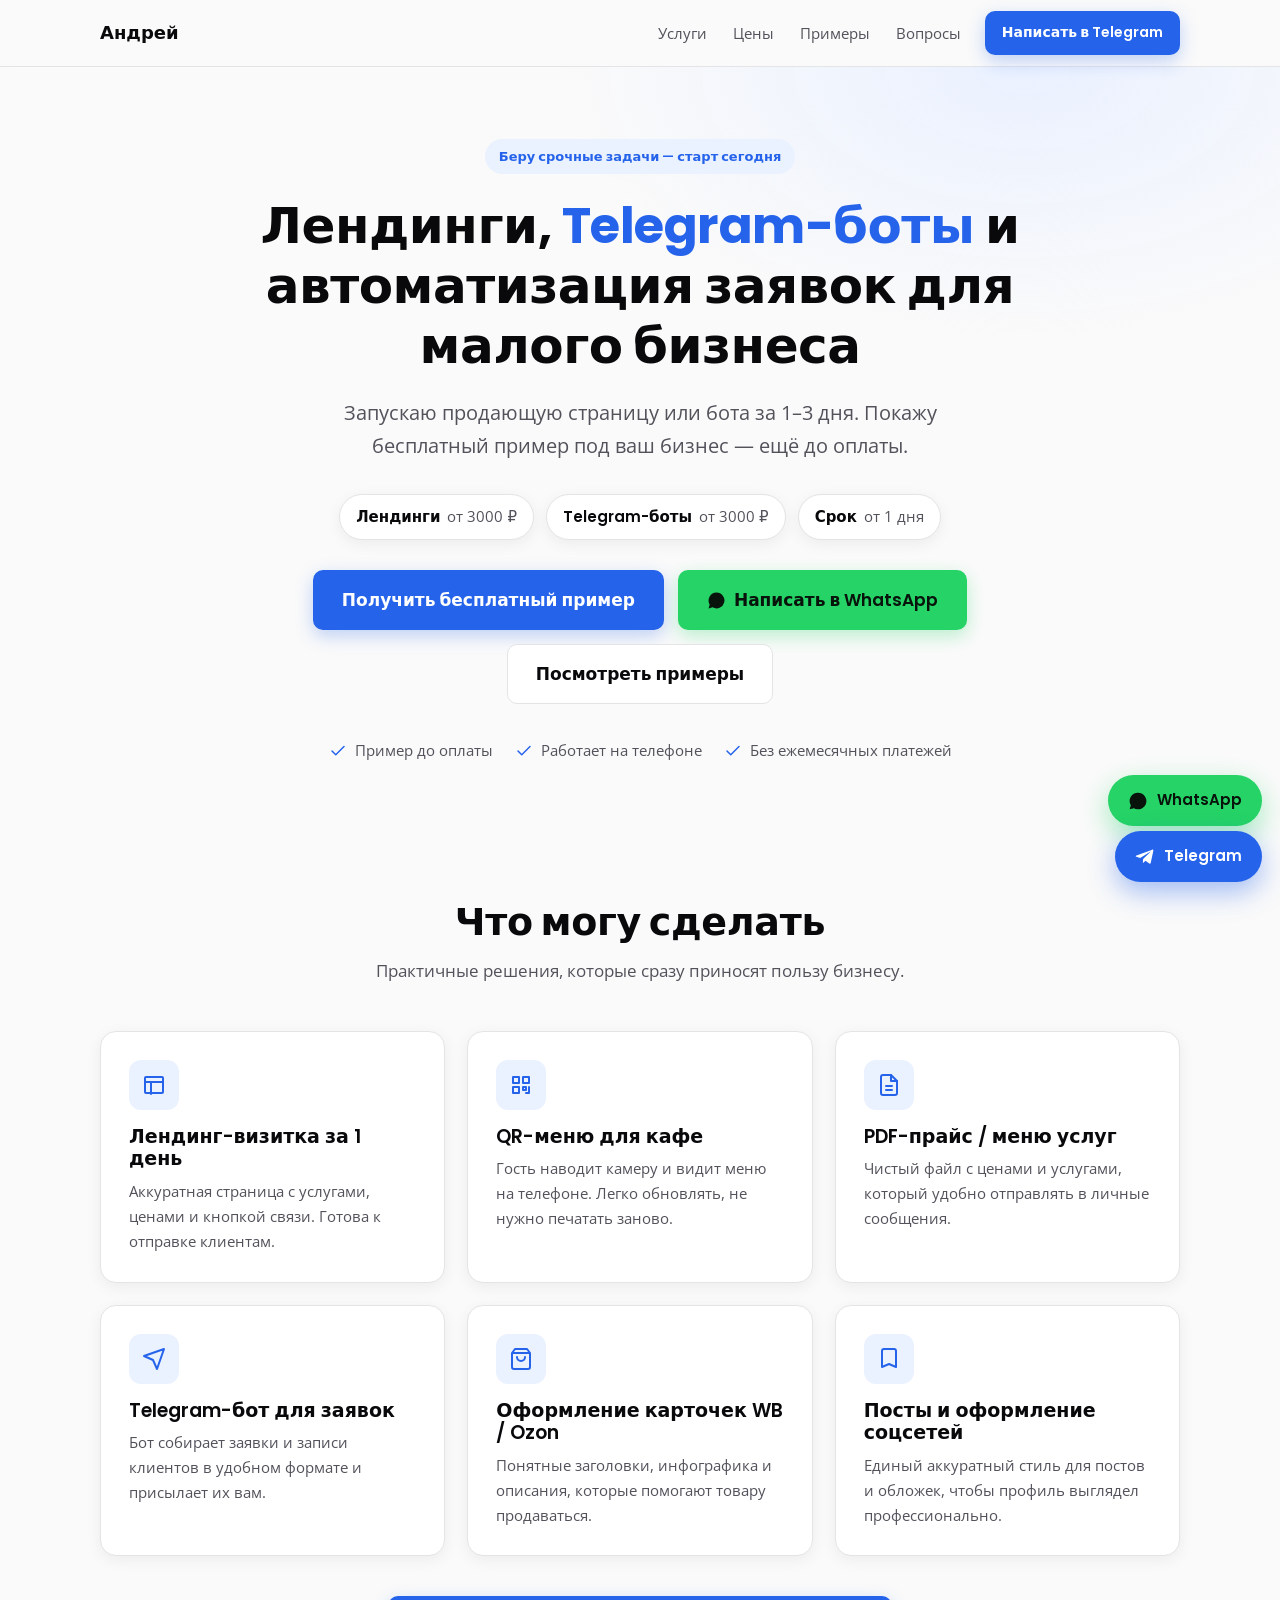
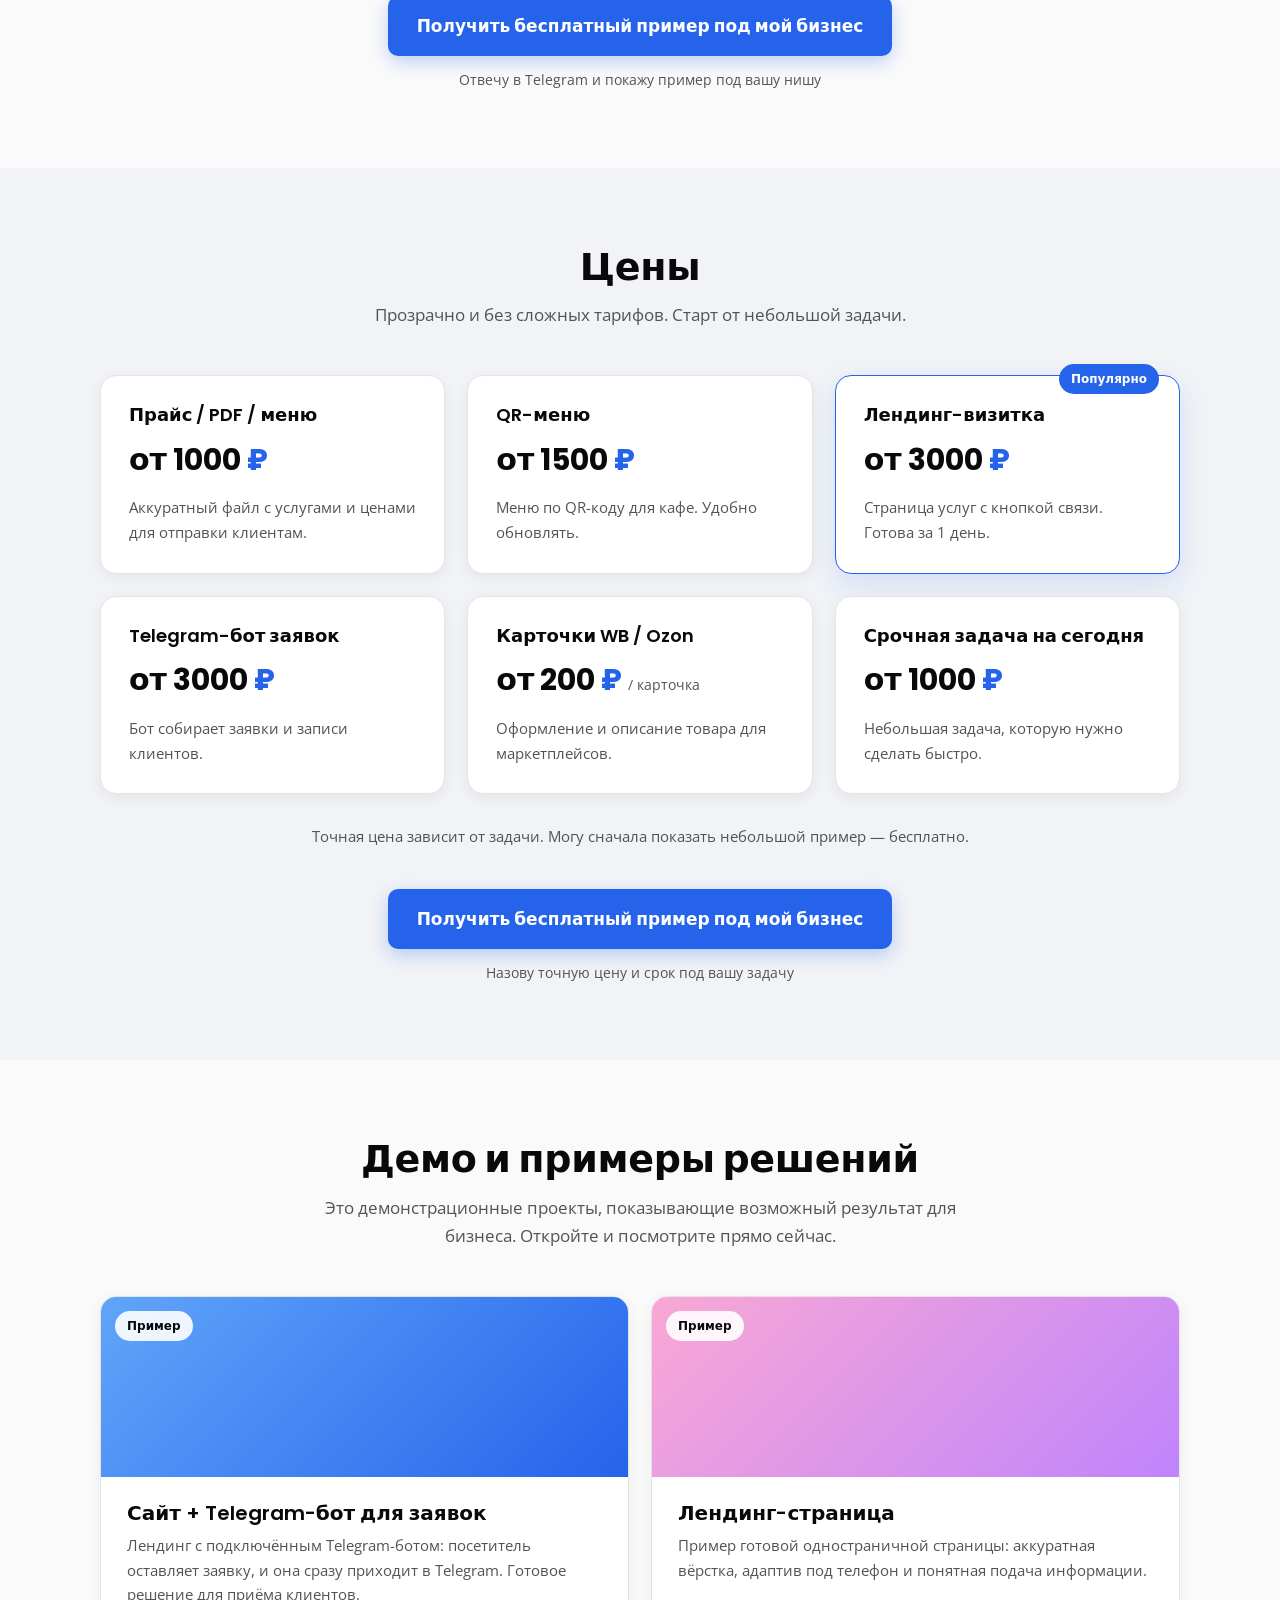
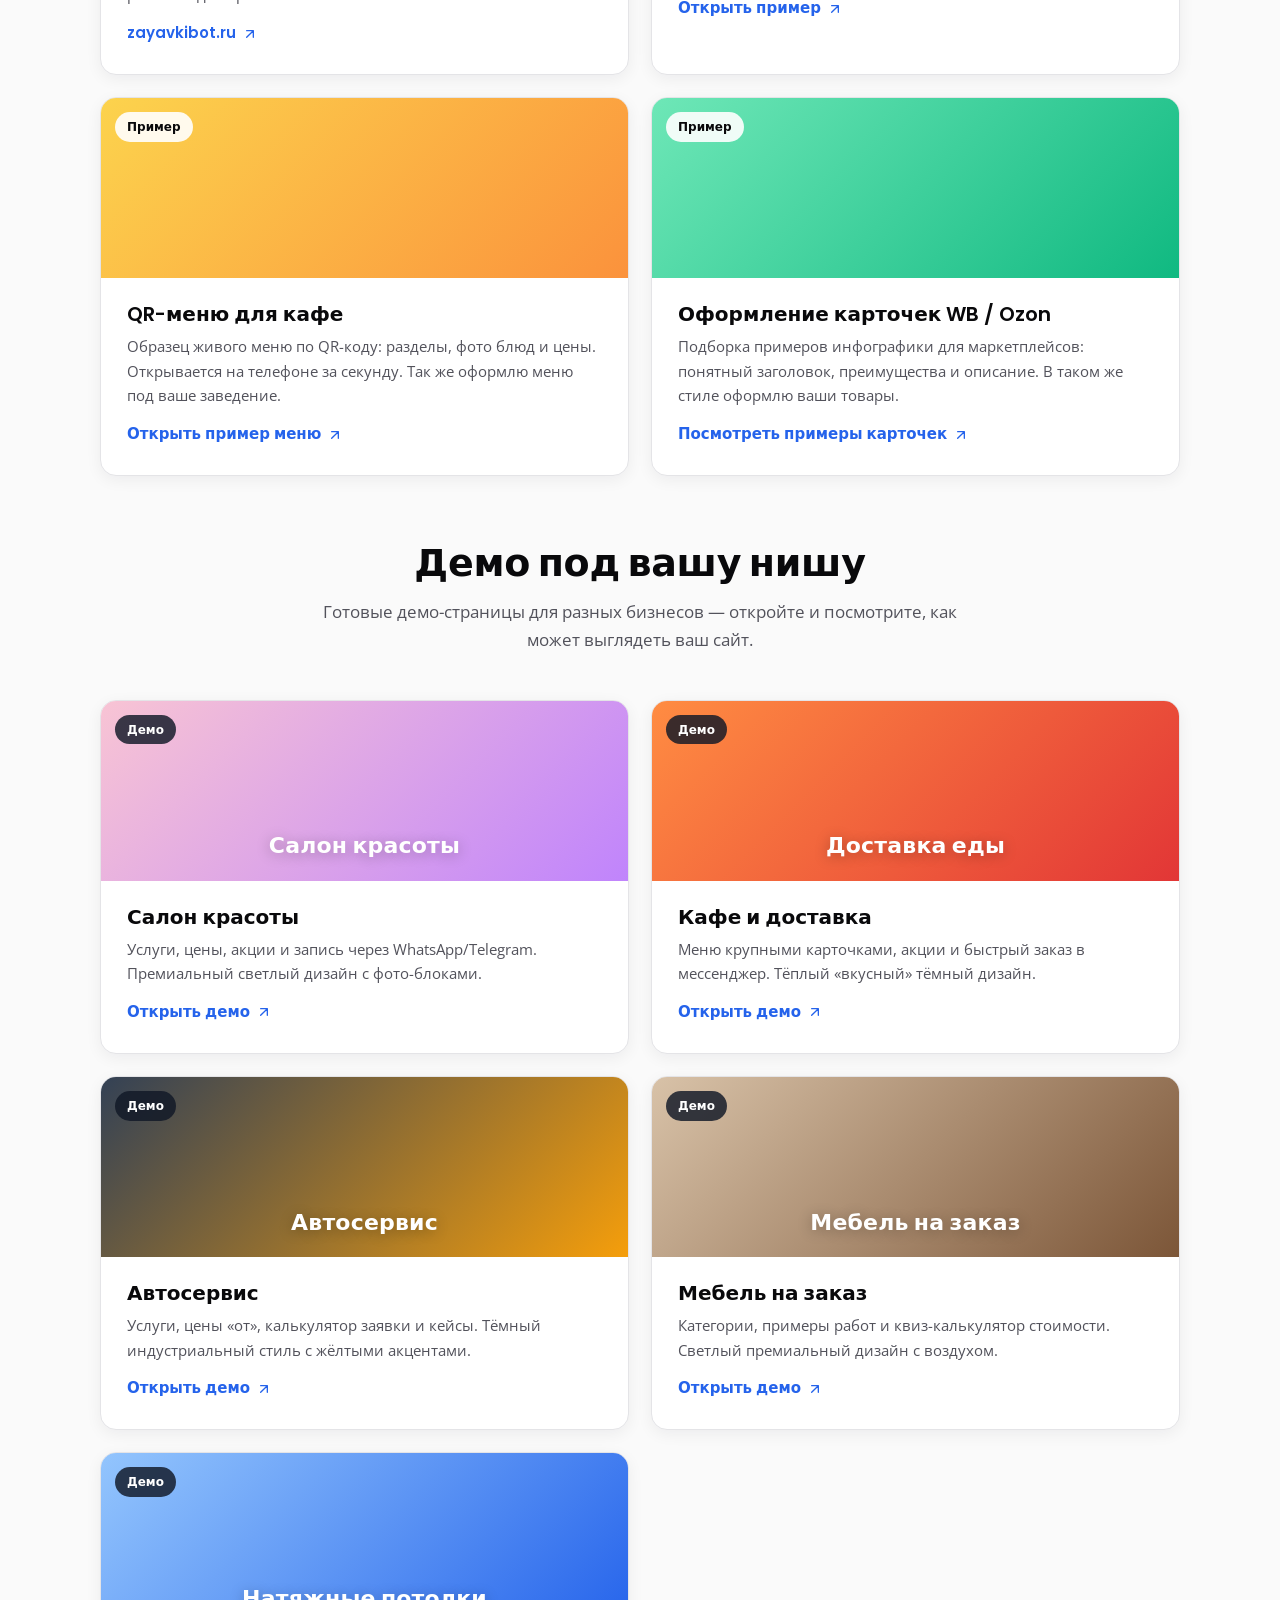
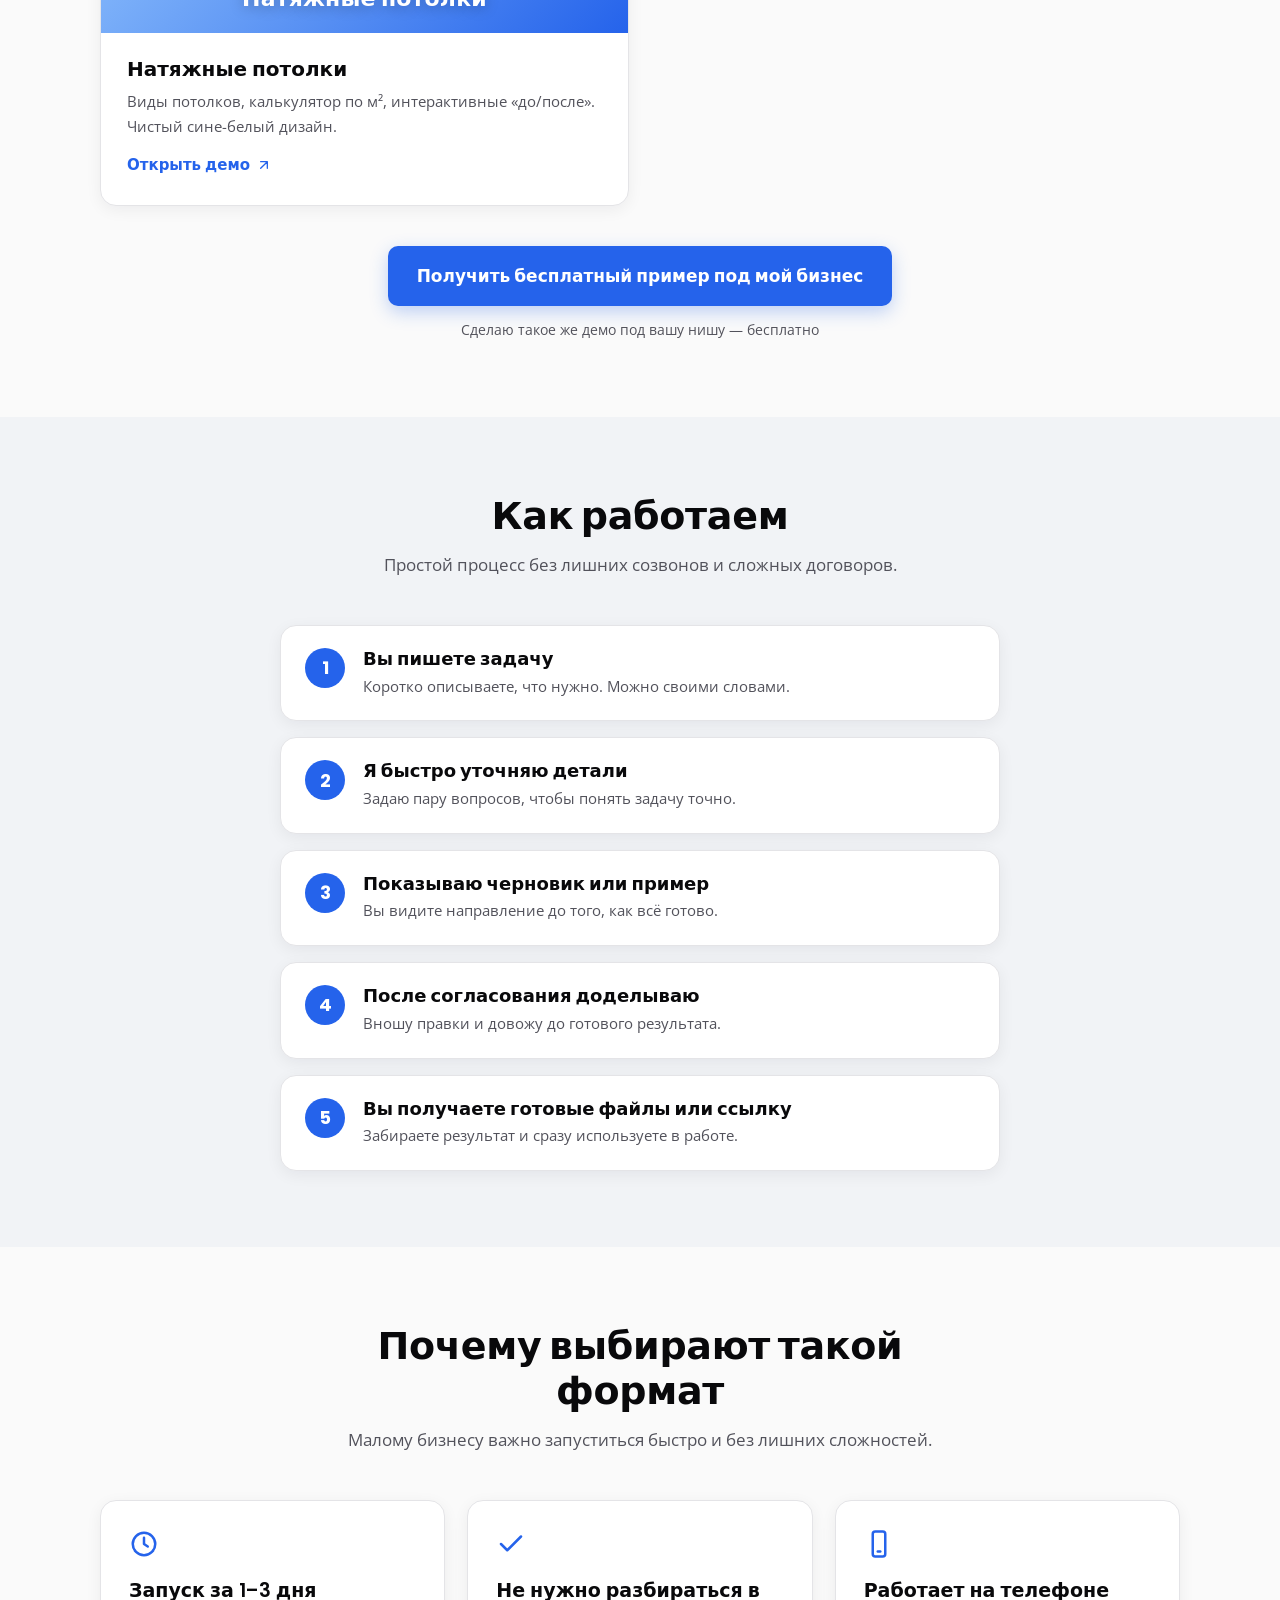
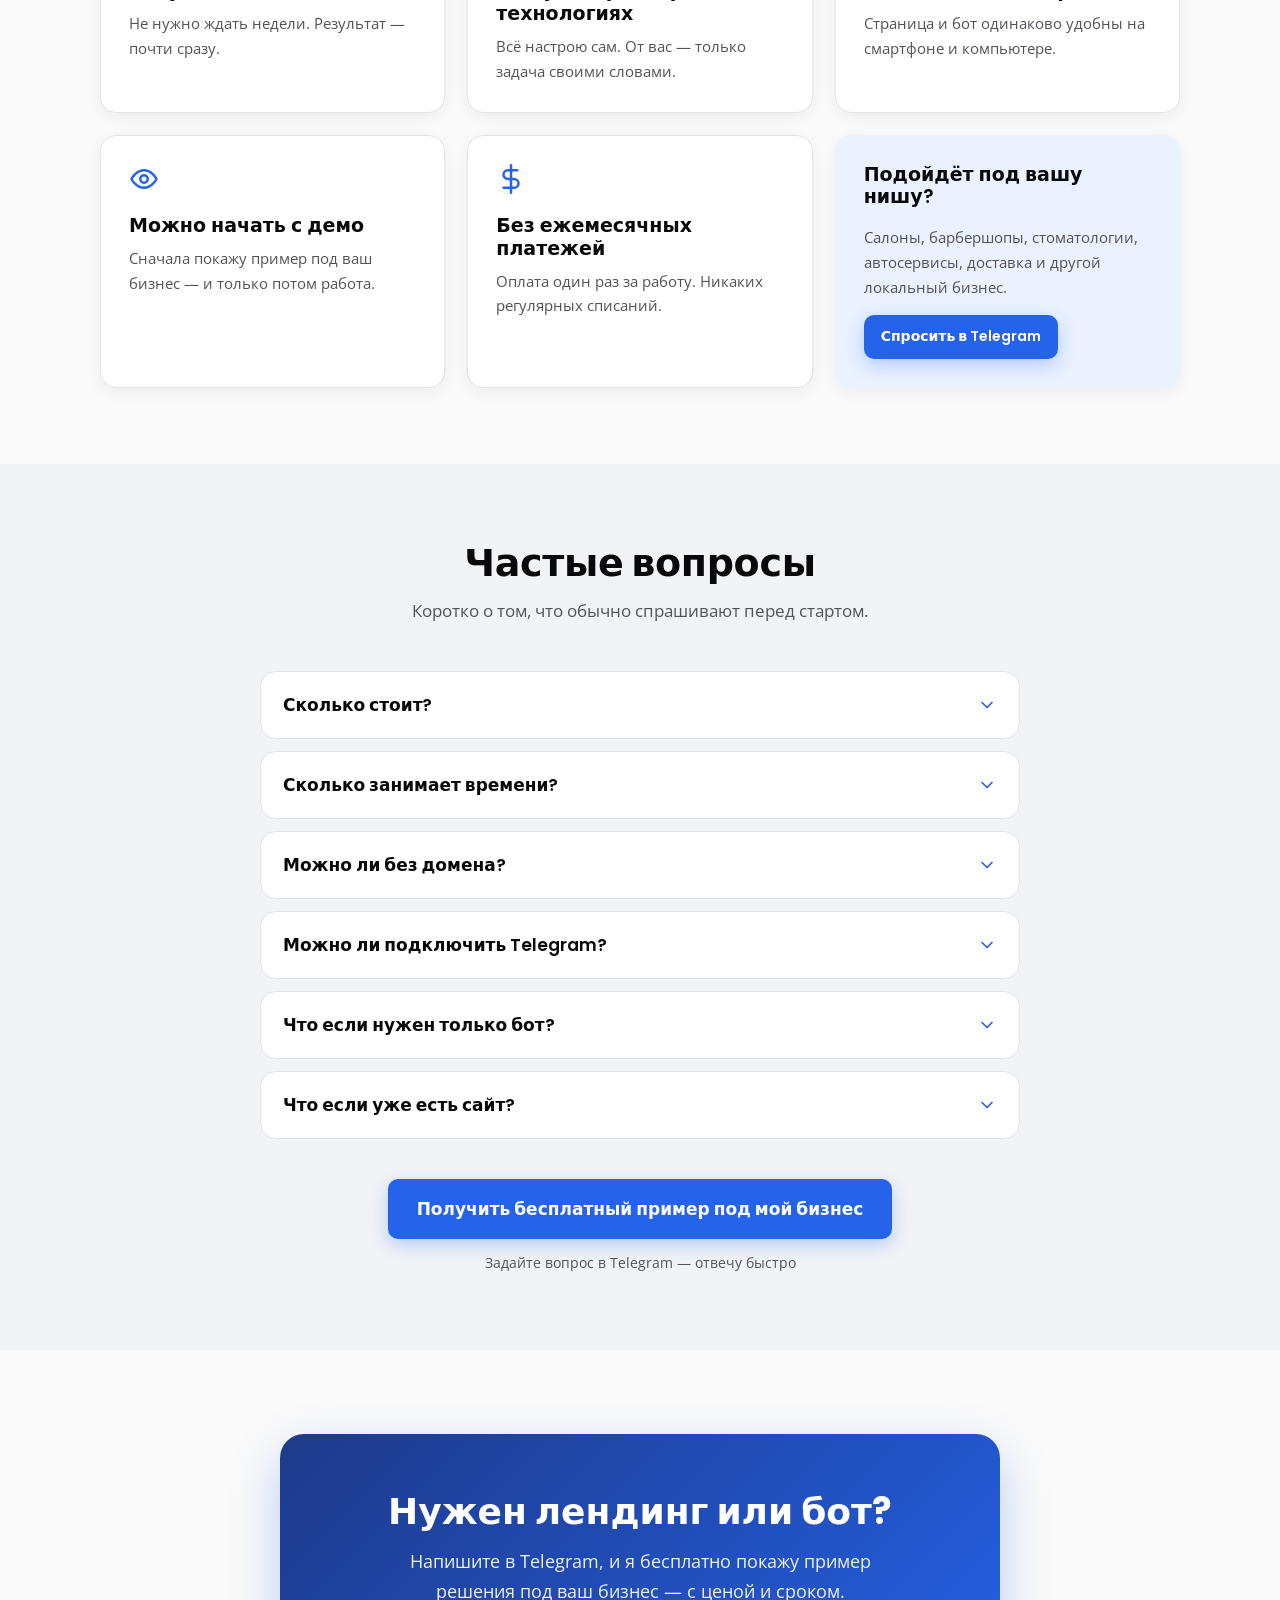
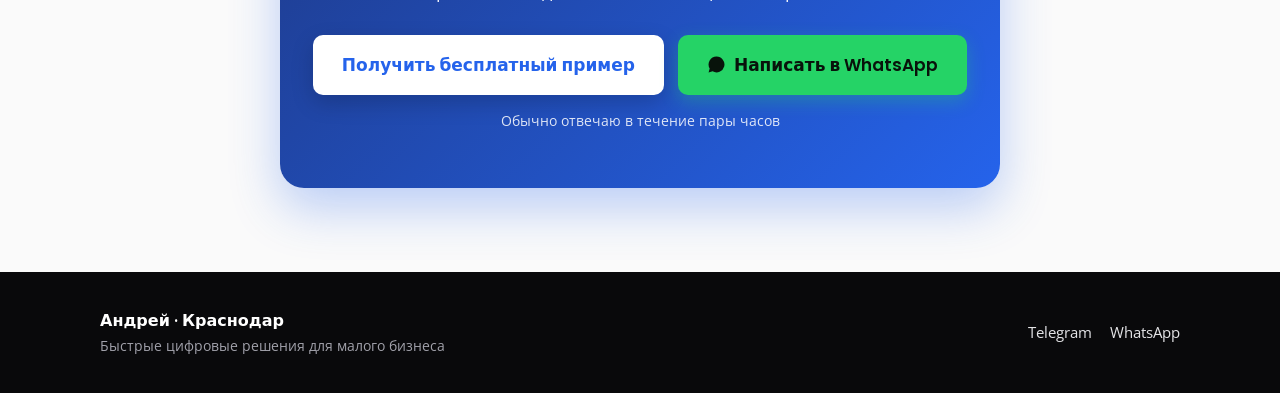
==== commit 5d17be59: "Update index.html" ====
--- a/index.html
+++ b/index.html
@@ -65,7 +65,7 @@
     <!-- =============================================================== -->
     <section id="hero" class="hero">
       <div class="container hero-inner">
-        <span class="badge reveal">⚡ Беру срочные задачи — старт сегодня</span>
+        <span class="badge reveal"> Беру срочные задачи — старт сегодня</span>
 
         <h1 class="hero-title reveal">
           Лендинги, <span class="accent-text">Telegram-боты</span>
@@ -79,9 +79,9 @@
 
         <!-- Оффер в 3 секунды: что, сколько стоит, сколько времени -->
         <ul class="hero-offers reveal">
-          <li><b>⚡ Лендинги</b><span>от 3000 ₽</span></li>
-          <li><b>⚡ Telegram-боты</b><span>от 3000 ₽</span></li>
-          <li><b>⚡ Срок</b><span>от 1 дня</span></li>
+          <li><b> Лендинги</b><span>от 3000 ₽</span></li>
+          <li><b> Telegram-боты</b><span>от 3000 ₽</span></li>
+          <li><b> Срок</b><span>от 1 дня</span></li>
         </ul>
 
         <div class="hero-actions reveal">
